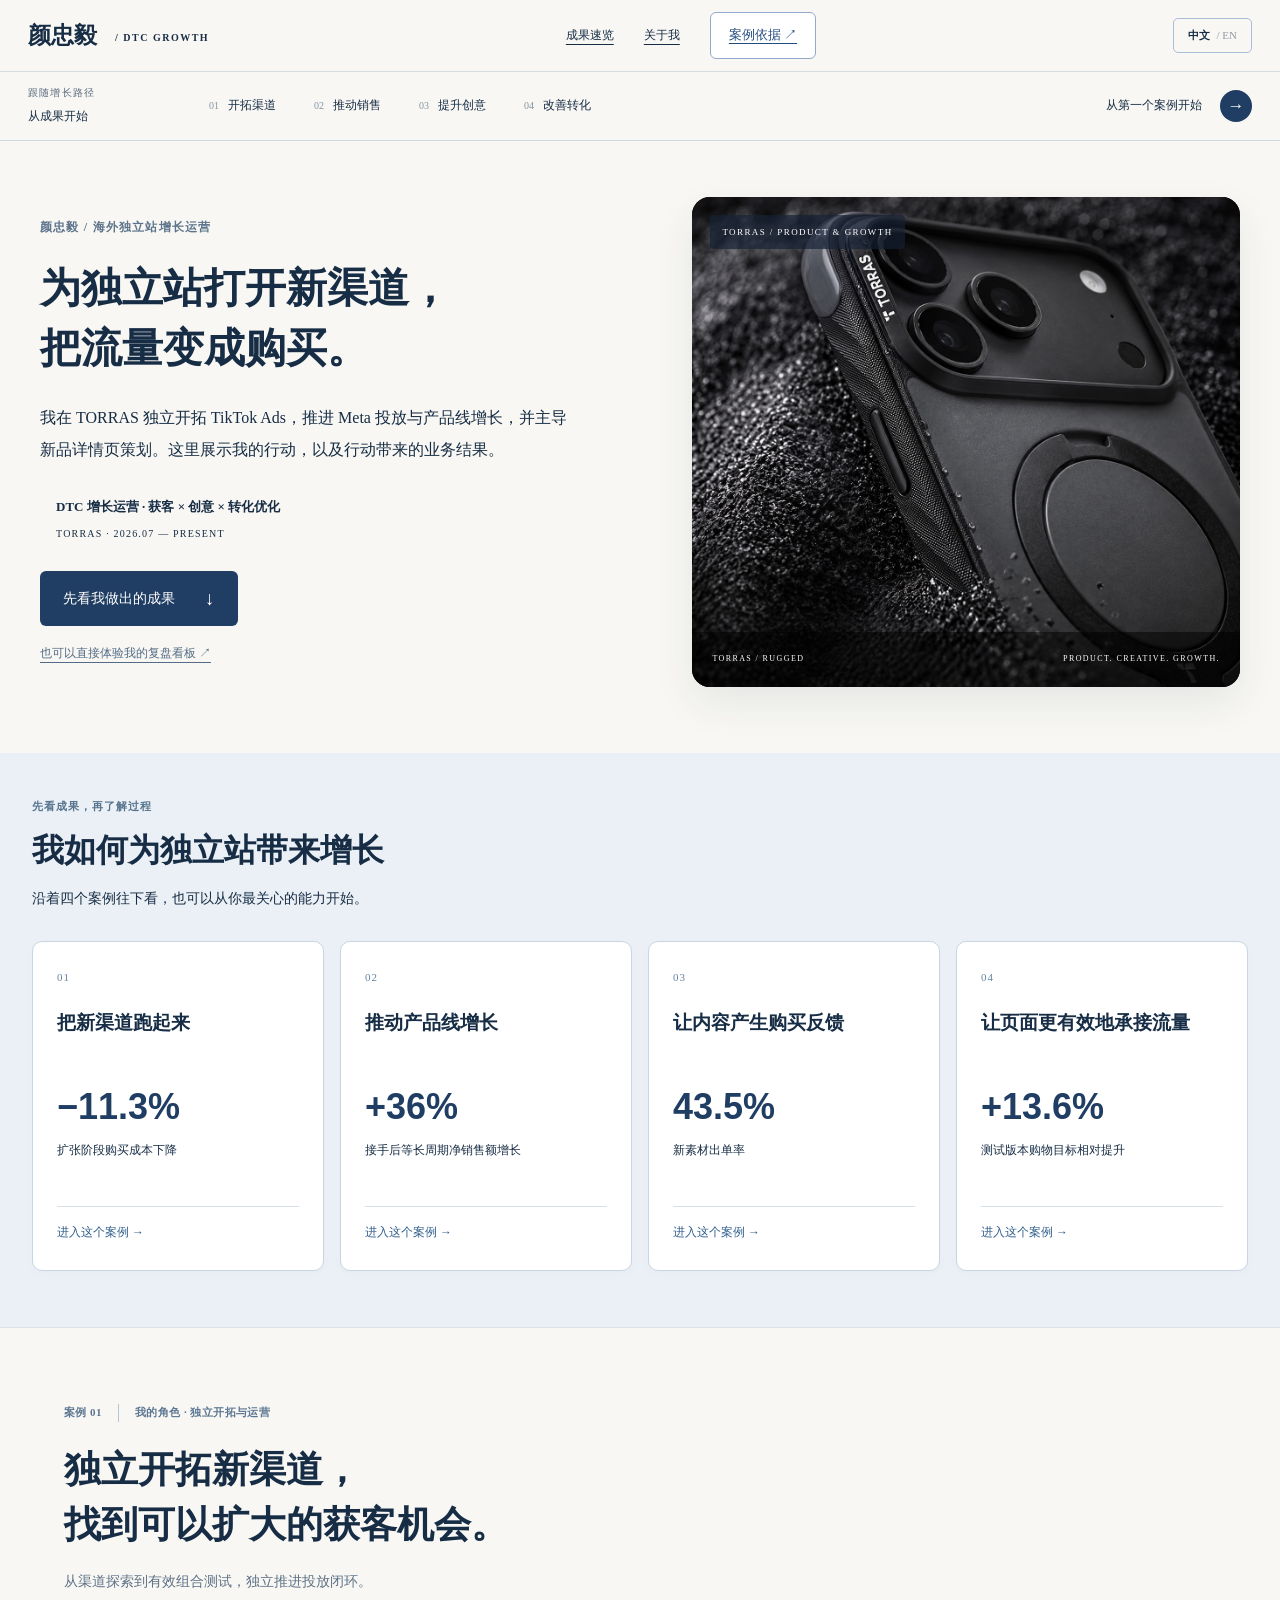
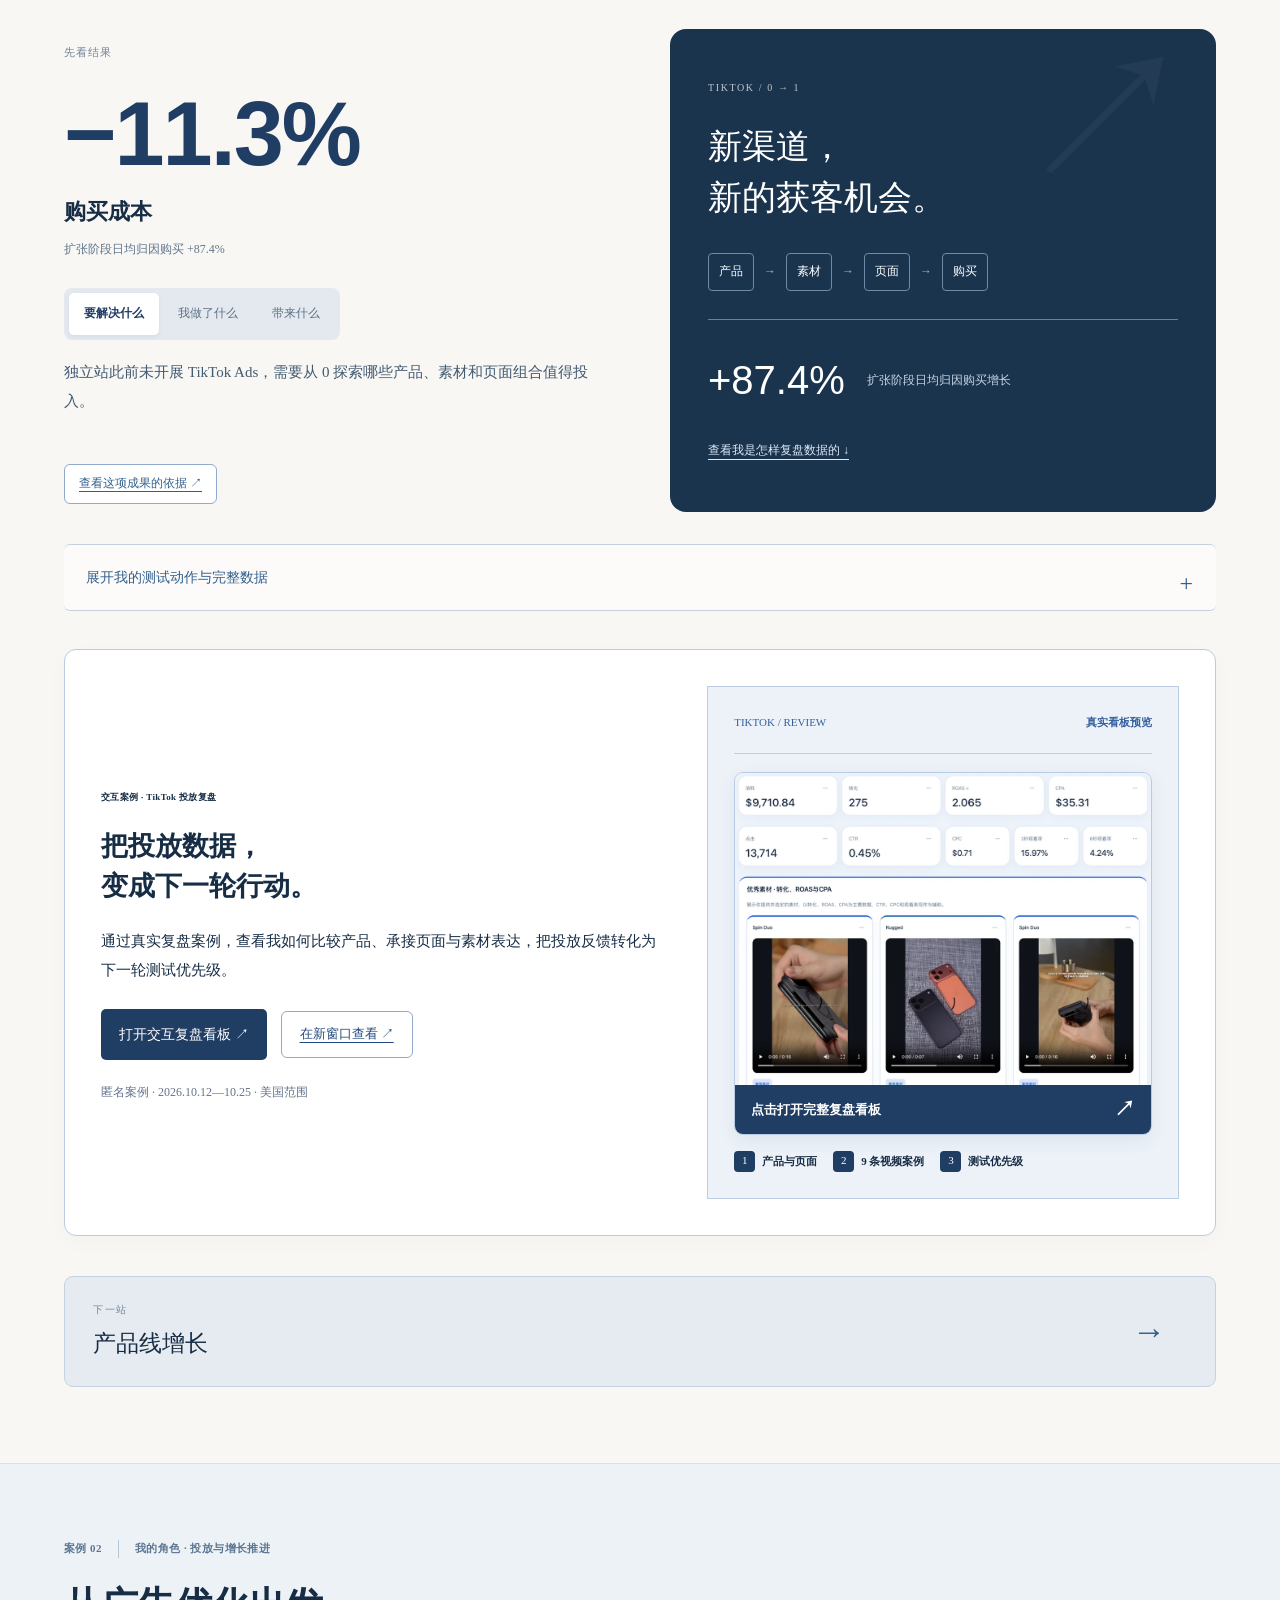
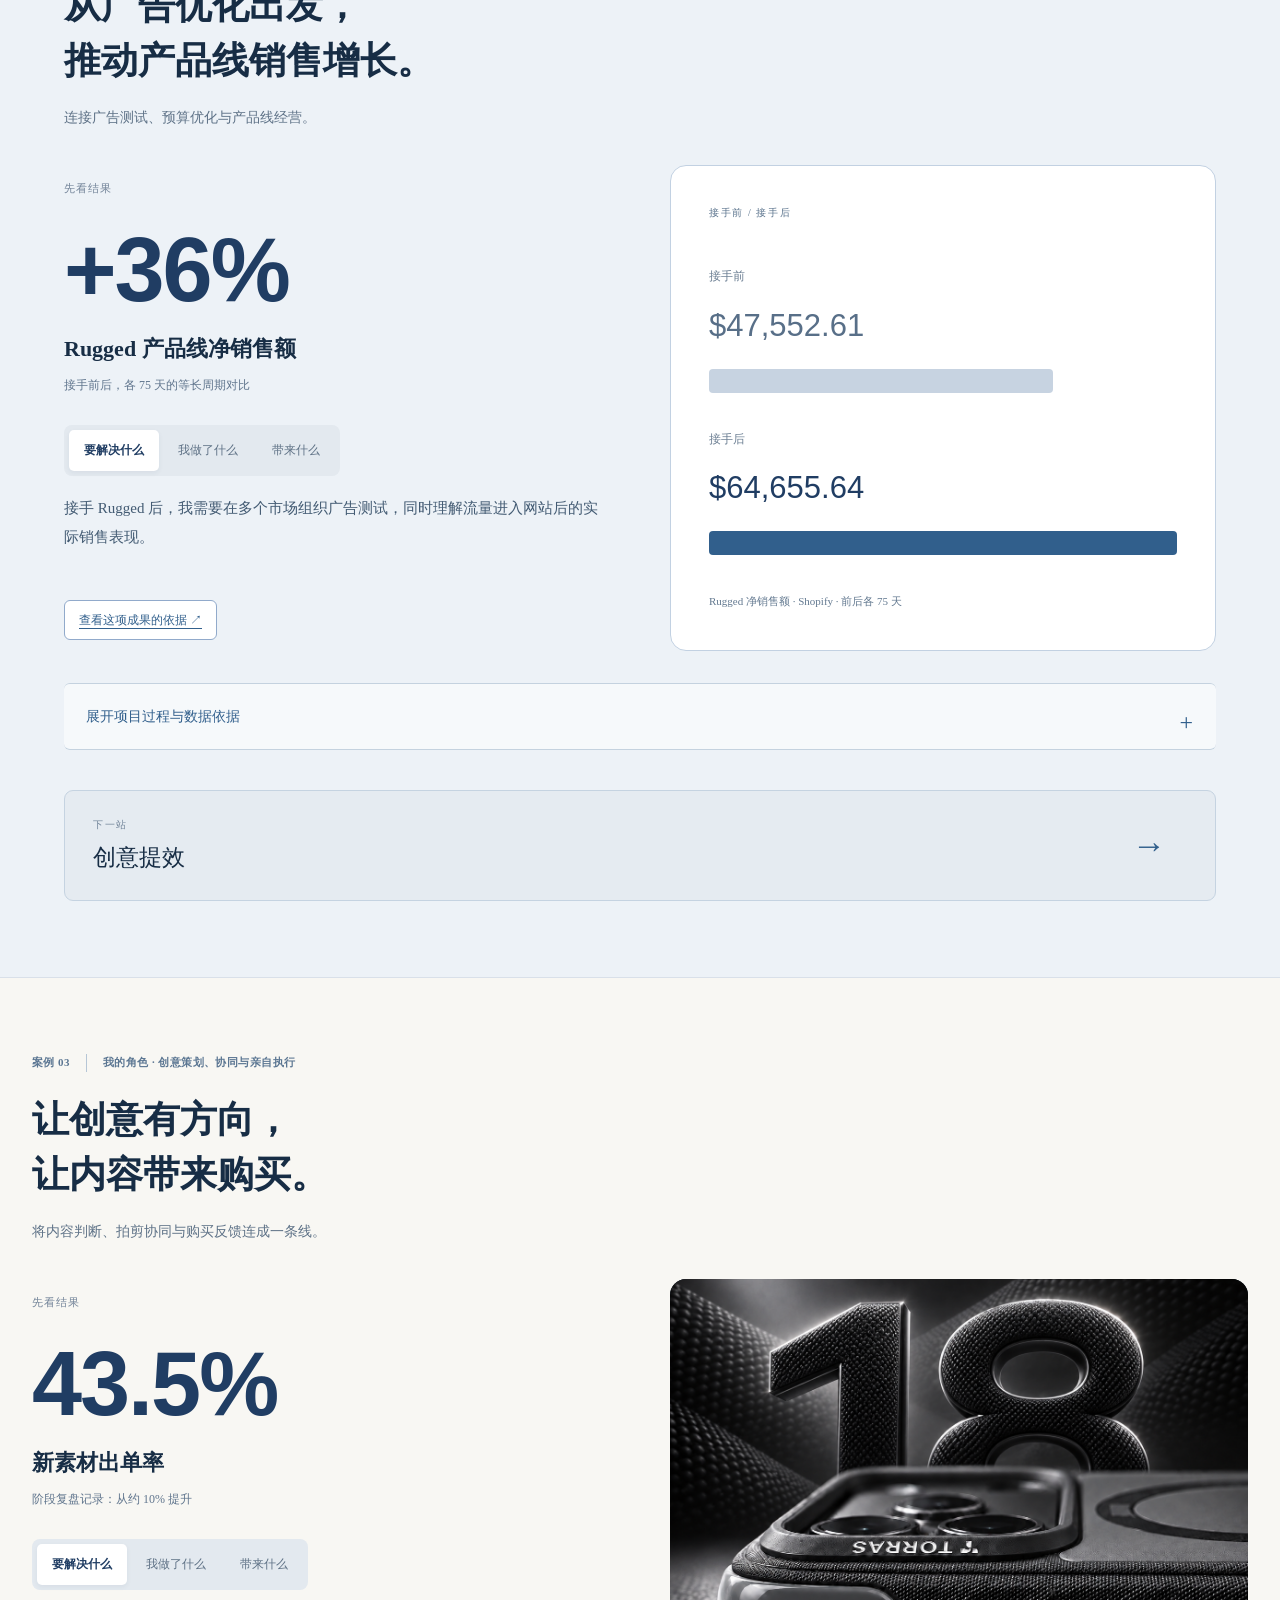
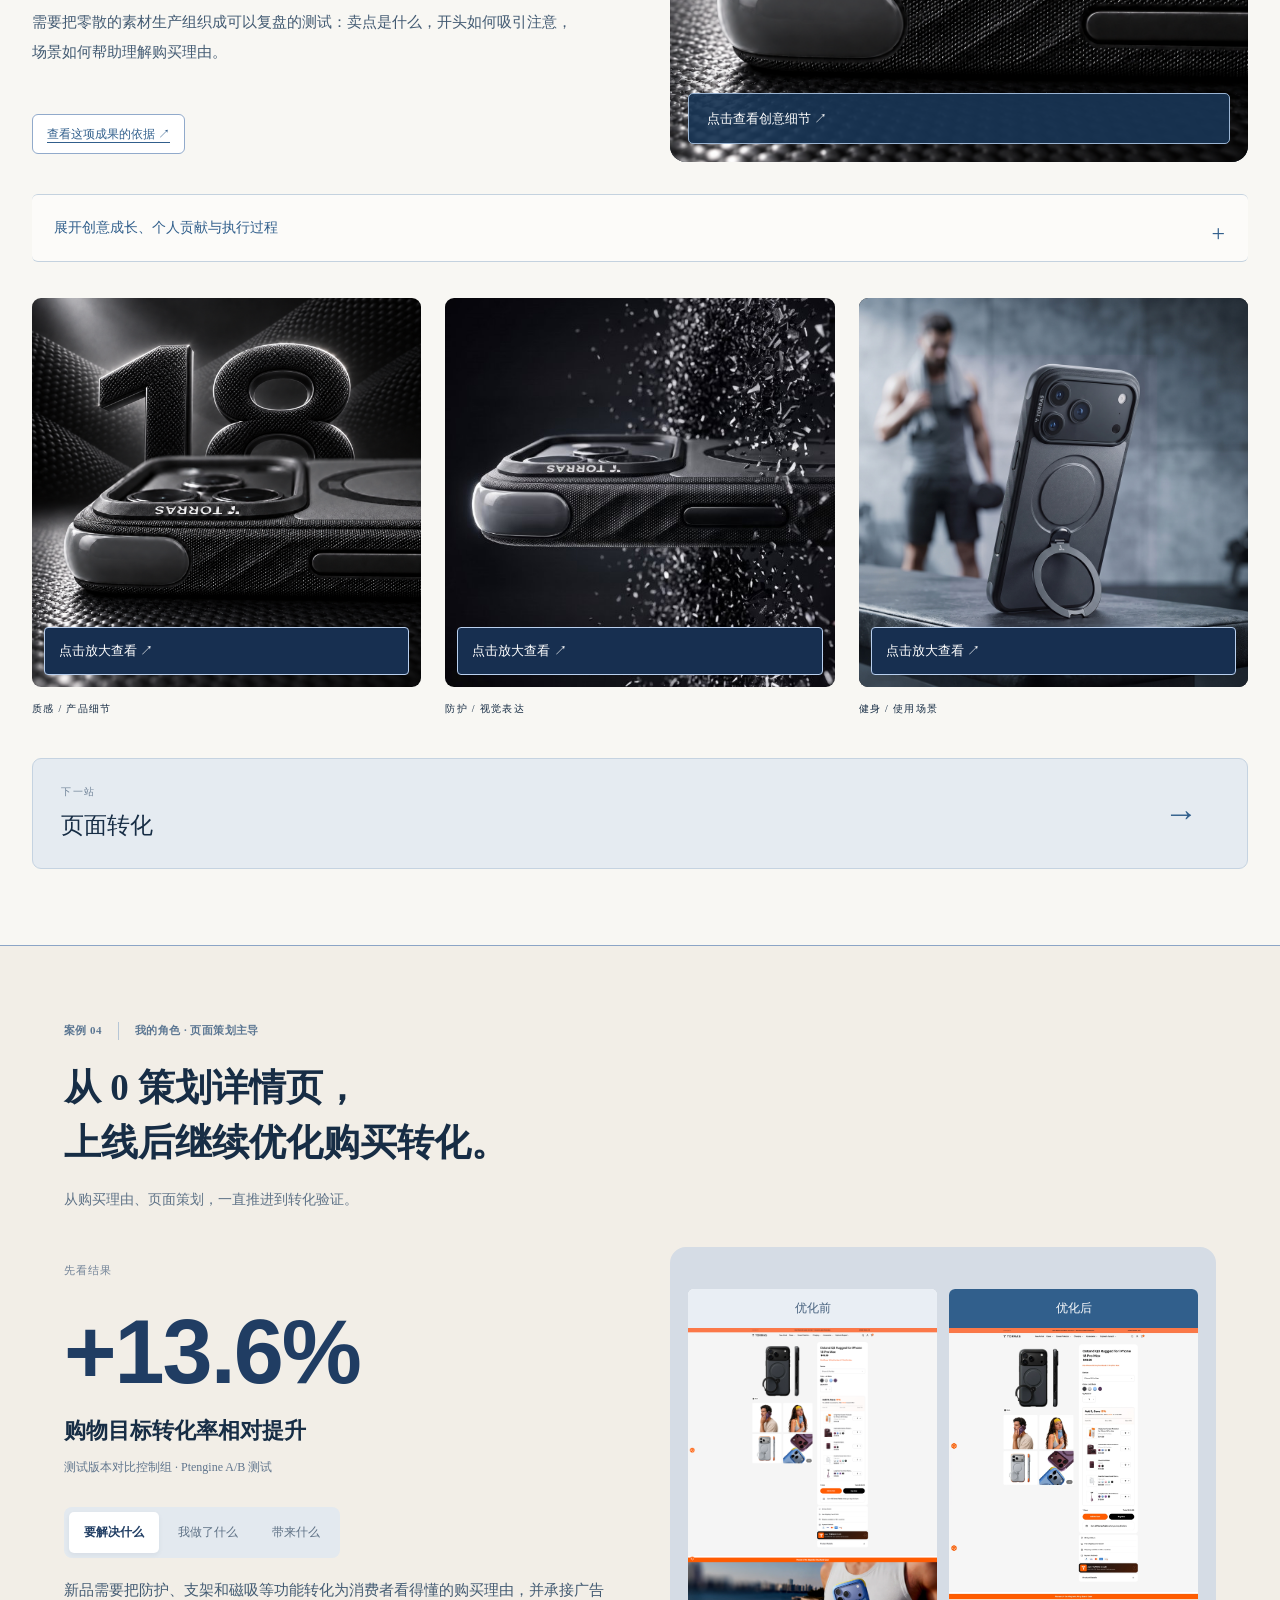
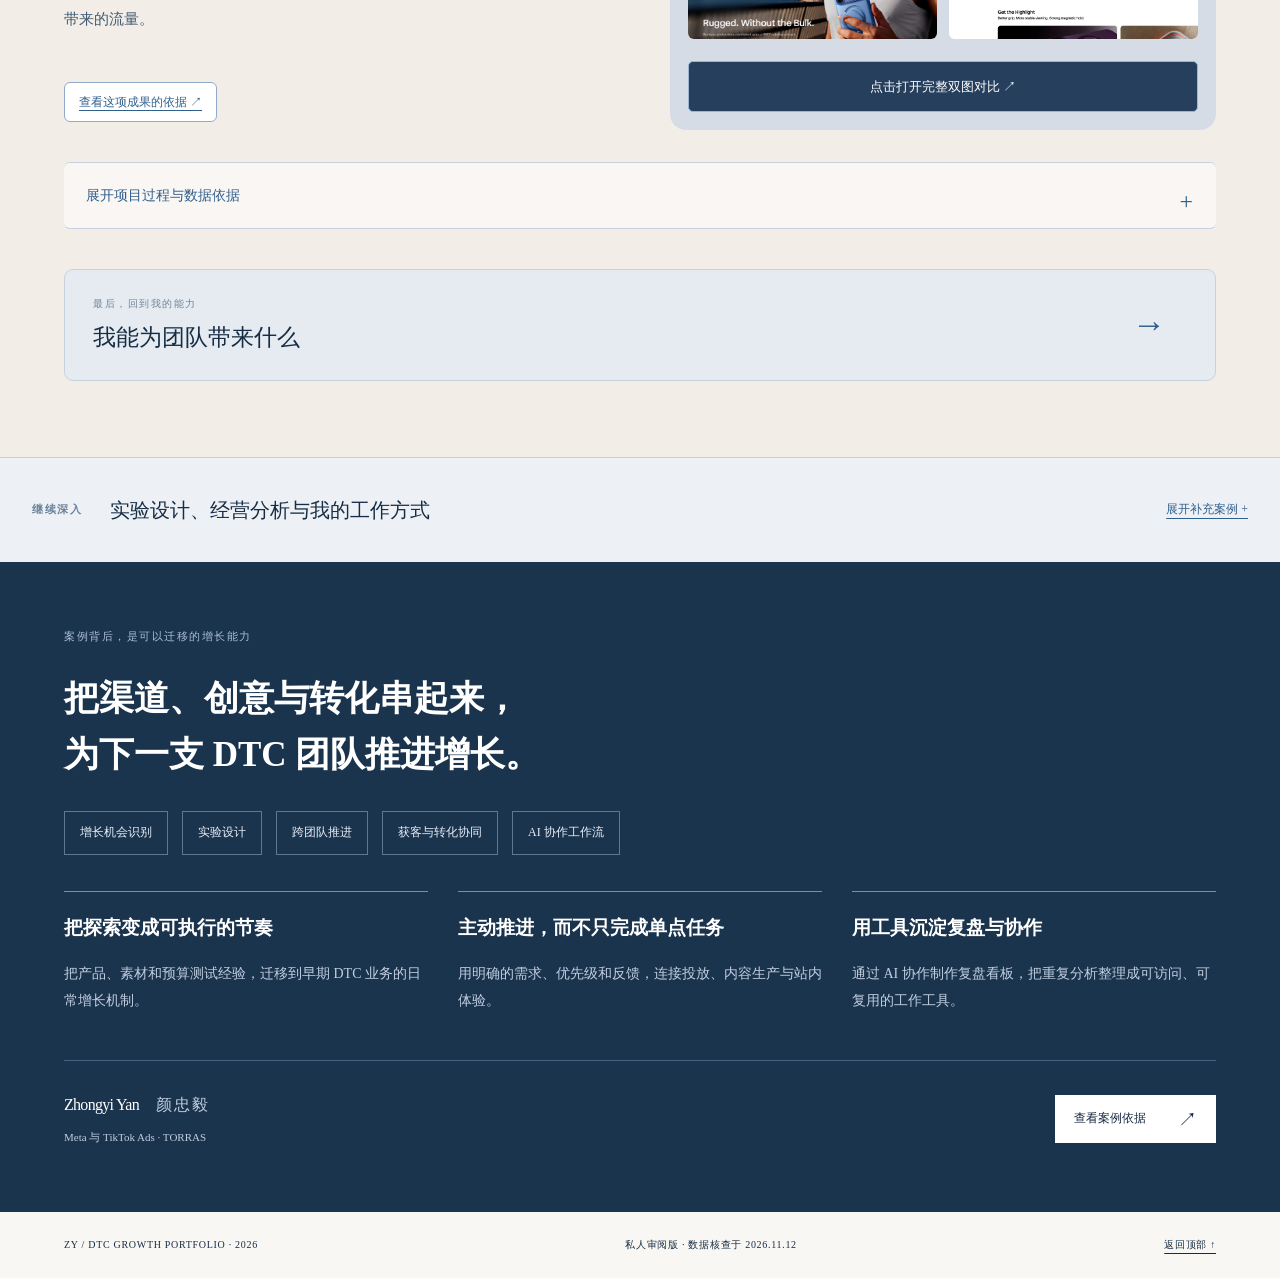
==== index.html @ 9bdf6122 "Publish DTC growth portfolio with interactive review and video examples" ====
<!doctype html>











<html lang="zh-CN">
<head>
<meta charset="utf-8"><meta name="viewport" content="width=device-width,initial-scale=1">
<title>颜忠毅 — TORRAS 独立站增长作品集</title>
<meta name="description" content="TORRAS growth case studies. Global TikTok Ads channel ownership, creative strategy, conversion optimization and growth analytics.">
<meta name="theme-color" content="#f7f8fa"><link rel="stylesheet" href="style.css"><link rel="stylesheet" href="layout.css"><link rel="stylesheet" href="chapters.css">
<link rel="stylesheet" href="presentation.css"><link rel="stylesheet" href="growth.css"><link rel="stylesheet" href="creator.css"><link rel="stylesheet" href="experience.css"></head>
<body class="guided-experience">
<div class="reading-progress" aria-hidden="true"></div>
<header class="header"><a class="wordmark" href="#top" aria-label="Zhongyi Yan home" data-en="ZY&lt;span&gt; / GROWTH&lt;/span&gt;" data-zh="颜忠毅&lt;span&gt; / DTC GROWTH&lt;/span&gt;">颜忠毅<span> / DTC GROWTH</span></a><nav aria-label="Main navigation"><a href="#work" data-en="Results" data-zh="成果速览">成果速览</a><a href="#about" data-en="About" data-zh="关于我">关于我</a><button class="source-trigger" data-en="Evidence ↗" data-zh="案例依据 ↗">案例依据 ↗</button></nav><button id="language" aria-label="切换为英文">中文 <span>/ EN</span></button></header>
<nav class="journey-nav" aria-label="案例阅读路线"><div class="journey-position"><span data-en="THE GROWTH PATH" data-zh="跟随增长路径">跟随增长路径</span><b id="journey-status" aria-live="polite">从成果开始</b></div><div class="journey-links"><a href="#tiktok"><i>01</i><span data-en="New channel" data-zh="开拓渠道">开拓渠道</span></a><a href="#meta"><i>02</i><span data-en="Sales growth" data-zh="推动销售">推动销售</span></a><a href="#creative"><i>03</i><span data-en="Creative" data-zh="提升创意">提升创意</span></a><a href="#cro"><i>04</i><span data-en="Conversion" data-zh="改善转化">改善转化</span></a></div><a class="journey-next" id="journey-next" href="#tiktok"><span data-en="Start the first case" data-zh="从第一个案例开始">从第一个案例开始</span><b>→</b></a></nav>
<main>
<section class="hero wrap" id="top">
 <div class="hero-copy"><div class="eyebrow"><i></i> ZHONGYI YAN <span>颜忠毅</span></div><p class="edition" data-en="ZHONGYI YAN / DTC GROWTH" data-zh="颜忠毅 / 海外独立站增长运营">颜忠毅 / 海外独立站增长运营</p><h1 data-en="Open new channels.&lt;br&gt;Turn traffic into purchases." data-zh="为独立站打开新渠道，&lt;br&gt;把流量变成购买。">为独立站打开新渠道，<br>把流量变成购买。</h1><p class="hero-desc" data-en="I build acquisition channels, connect creative with media feedback, and improve the purchase experience. These cases show the decisions and work behind the results." data-zh="我在 TORRAS 独立开拓 TikTok Ads，推进 Meta 投放与产品线增长，并主导新品详情页策划。这里展示我的行动，以及行动带来的业务结果。">我在 TORRAS 独立开拓 TikTok Ads，推进 Meta 投放与产品线增长，并主导新品详情页策划。这里展示我的行动，以及行动带来的业务结果。</p><div class="hero-role"><span class="status-dot"></span><div><b data-en="DTC Growth Operations · Acquisition × Creative × CRO" data-zh="DTC 增长运营 · 获客 × 创意 × 转化优化">DTC 增长运营 · 获客 × 创意 × 转化优化</b><small>TORRAS · 2026.07 — PRESENT</small></div></div><a class="primary-link" href="#work" data-en="See the results &lt;span&gt;↓&lt;/span&gt;" data-zh="先看我做出的成果 &lt;span&gt;↓&lt;/span&gt;">先看我做出的成果 <span>↓</span></a><a class="hero-secondary" href="#review-lab" data-en="Explore the interactive review ↗" data-zh="也可以直接体验我的复盘看板 ↗">也可以直接体验我的复盘看板 ↗</a></div>
 <figure class="hero-visual"><img src="assets/hero-rugged.png" alt="TORRAS 黑色 Rugged 手机壳特写，展示镜头防护与磁吸支架" fetchpriority="high"><figcaption><span>TORRAS / RUGGED</span><span>PRODUCT. CREATIVE. GROWTH.</span></figcaption><div class="image-label">TORRAS / PRODUCT &amp; GROWTH</div></figure>
</section>


<section class="selected wrap" id="work"><div class="route-heading"><span class="eyebrow" data-en="RESULTS AT A GLANCE" data-zh="先看成果，再了解过程">先看成果，再了解过程</span><h2 data-en="Four cases.&lt;br&gt;One growth operating path." data-zh="我如何为独立站带来增长">我如何为独立站带来增长</h2><p data-en="Follow the cases in order, or choose the capability you care about." data-zh="沿着四个案例往下看，也可以从你最关心的能力开始。">沿着四个案例往下看，也可以从你最关心的能力开始。</p></div><div class="route-cards"><a class="route-card" href="#tiktok"><span class="route-index" data-en="01" data-zh="01">01</span><h3 data-en="Run a new acquisition channel" data-zh="把新渠道跑起来">把新渠道跑起来</h3><strong class="route-metric" data-en="−11.3%" data-zh="−11.3%">−11.3%</strong><p data-en="Purchase CPA in the expansion window" data-zh="扩张阶段购买成本下降">扩张阶段购买成本下降</p><span class="route-cta" data-en="Open this case →" data-zh="进入这个案例 →">进入这个案例 →</span></a><a class="route-card" href="#meta"><span class="route-index" data-en="02" data-zh="02">02</span><h3 data-en="Grow a product line" data-zh="推动产品线增长">推动产品线增长</h3><strong class="route-metric" data-en="+36%" data-zh="+36%">+36%</strong><p data-en="Rugged net sales after takeover" data-zh="接手后等长周期净销售额增长">接手后等长周期净销售额增长</p><span class="route-cta" data-en="Open this case →" data-zh="进入这个案例 →">进入这个案例 →</span></a><a class="route-card" href="#creative"><span class="route-index" data-en="03" data-zh="03">03</span><h3 data-en="Turn creative into purchases" data-zh="让内容产生购买反馈">让内容产生购买反馈</h3><strong class="route-metric" data-en="43.5%" data-zh="43.5%">43.5%</strong><p data-en="New creative purchase rate" data-zh="新素材出单率">新素材出单率</p><span class="route-cta" data-en="Open this case →" data-zh="进入这个案例 →">进入这个案例 →</span></a><a class="route-card" href="#cro"><span class="route-index" data-en="04" data-zh="04">04</span><h3 data-en="Improve the purchase path" data-zh="让页面更有效地承接流量">让页面更有效地承接流量</h3><strong class="route-metric" data-en="+13.6%" data-zh="+13.6%">+13.6%</strong><p data-en="Test version vs control" data-zh="测试版本购物目标相对提升">测试版本购物目标相对提升</p><span class="route-cta" data-en="Open this case →" data-zh="进入这个案例 →">进入这个案例 →</span></a></div></section>
<section class="case-section blue-tint guided-case" id="tiktok" data-case="1"><div class="wrap"><div class="case-heading"><div><span class="section-number" data-en="CASE 01" data-zh="案例 01">案例 01</span><span class="tag" data-en="Independent channel owner" data-zh="我的角色 · 独立开拓与运营">我的角色 · 独立开拓与运营</span></div><h2 data-en="Build a new channel.&lt;br&gt;Find room to scale." data-zh="独立开拓新渠道，&lt;br&gt;找到可以扩大的获客机会。">独立开拓新渠道，<br>找到可以扩大的获客机会。</h2><p data-en="Open a new acquisition channel and scale effective combinations." data-zh="从渠道探索到有效组合测试，独立推进投放闭环。">从渠道探索到有效组合测试，独立推进投放闭环。</p></div><div class="case-story"><div class="case-story-copy"><span class="proof-eyebrow" data-en="THE RESULT" data-zh="先看结果">先看结果</span><strong class="case-result" data-en="−11.3%" data-zh="−11.3%">−11.3%</strong><h3 class="case-result-label" data-en="Purchase acquisition cost" data-zh="购买成本">购买成本</h3><p class="case-result-support" data-en="+87.4% daily attributed purchases during expansion" data-zh="扩张阶段日均归因购买 +87.4%">扩张阶段日均归因购买 +87.4%</p><div class="case-insight"><div class="insight-tabs" role="tablist" aria-label="案例说明"><button class="insight-tab" data-en="The problem" data-zh="要解决什么" type="button" role="tab" id="tiktok-tab-0" aria-controls="tiktok-panel-0" aria-selected="true" tabindex="0">要解决什么</button><button class="insight-tab" data-en="My action" data-zh="我做了什么" type="button" role="tab" id="tiktok-tab-1" aria-controls="tiktok-panel-1" aria-selected="false" tabindex="-1">我做了什么</button><button class="insight-tab" data-en="The result" data-zh="带来什么" type="button" role="tab" id="tiktok-tab-2" aria-controls="tiktok-panel-2" aria-selected="false" tabindex="-1">带来什么</button></div><div class="insight-panel" data-en="A new acquisition opportunity had no established operating playbook." data-zh="独立站此前未开展 TikTok Ads，需要从 0 探索哪些产品、素材和页面组合值得投入。" id="tiktok-panel-0" role="tabpanel" aria-labelledby="tiktok-tab-0" tabindex="0">独立站此前未开展 TikTok Ads，需要从 0 探索哪些产品、素材和页面组合值得投入。</div><div class="insight-panel" data-en="I built product and creative tests, structured campaigns, and deliberately changed budgets to examine scale and efficiency together." data-zh="我搭建产品与素材测试机制，设计广告结构和预算节奏，并主动安排放量与缩量，评估购买规模和效率。" id="tiktok-panel-1" role="tabpanel" aria-labelledby="tiktok-tab-1" tabindex="0" hidden>我搭建产品与素材测试机制，设计广告结构和预算节奏，并主动安排放量与缩量，评估购买规模和效率。</div><div class="insight-panel" data-en="In the selected October expansion window, purchases grew faster than spend while CPA fell. This informed the next testing priorities." data-zh="10 月扩张窗口中，购买增速高于消耗增速，购买成本下降。我据此筛选值得继续验证的产品与投放组合。" id="tiktok-panel-2" role="tabpanel" aria-labelledby="tiktok-tab-2" tabindex="0" hidden>10 月扩张窗口中，购买增速高于消耗增速，购买成本下降。我据此筛选值得继续验证的产品与投放组合。</div></div><button class="source-link" data-en="View the evidence ↗" data-zh="查看这项成果的依据 ↗" data-source="pulse">查看这项成果的依据 ↗</button></div><div class="case-story-visual"><div class="channel-visual"><span class="visual-caption">TIKTOK / 0 → 1</span><strong data-en="A new channel.&lt;br&gt;A working growth loop." data-zh="新渠道，&lt;br&gt;新的获客机会。">新渠道，<br>新的获客机会。</strong><div class="channel-route"><span data-en="Product" data-zh="产品">产品</span><i>→</i><span data-en="Creative" data-zh="素材">素材</span><i>→</i><span data-en="Landing page" data-zh="页面">页面</span><i>→</i><span data-en="Purchase" data-zh="购买">购买</span></div><div class="channel-proof"><b>+87.4%</b><span data-en="Daily attributed purchase growth in the expansion window" data-zh="扩张阶段日均归因购买增长">扩张阶段日均归因购买增长</span></div><a href="#review-lab" class="visual-action" data-en="See how I review the data ↓" data-zh="查看我是怎样复盘数据的 ↓">查看我是怎样复盘数据的 ↓</a></div></div></div>





<details class="case-depth" id="tiktok-depth"><summary data-en="Explore my tests and the full metrics" data-zh="展开我的测试动作与完整数据">展开我的测试动作与完整数据</summary><div class="case-depth-body"><div class="kpi-grid"><article><small data-en="AD SPEND" data-zh="广告消耗">广告消耗</small><strong>$20,689.77</strong><span>Oct 1–31, 2026</span></article><article><small data-en="WEBSITE PURCHASES" data-zh="网站购买">网站购买</small><strong>601</strong><span data-en="TikTok-attributed events" data-zh="TikTok 平台归因事件">TikTok 平台归因事件</span></article><article><small data-en="PURCHASE CPA" data-zh="购买 CPA">购买 CPA</small><strong>$34.43</strong><span data-en="Spend ÷ website purchases" data-zh="广告消耗 ÷ 网站购买">广告消耗 ÷ 网站购买</span></article><article><small data-en="PURCHASE ROAS" data-zh="购买 ROAS">购买 ROAS</small><strong>2.08<span>×</span></strong><span data-en="Platform attribution" data-zh="平台归因口径">平台归因口径</span></article></div><div class="three-col"><article><div class="small-index" data-en="1 / PRODUCT &amp; DESTINATION" data-zh="1 / 产品与页面匹配">1 / 产品与页面匹配</div><h3 data-en="Connect product, creative and destination" data-zh="打通产品、素材与承接页面">打通产品、素材与承接页面</h3><p data-en="Organized tests by product and price tier, aligning the buying reason, creative execution and landing destination to build effective acquisition combinations." data-zh="围绕产品与客单价组织测试，将购买理由、素材表达和承接页面匹配，验证有效的获客组合。">围绕产品与客单价组织测试，将购买理由、素材表达和承接页面匹配，验证有效的获客组合。</p></article><article><div class="small-index" data-en="2 / CREATIVE PRIORITIES" data-zh="2 / 素材测试优先级">2 / 素材测试优先级</div><h3 data-en="Turn a large asset pool into priorities" data-zh="把大量素材变成明确的测试优先级">把大量素材变成明确的测试优先级</h3><p data-en="Reviewed 457 ad records across 339 creative names. Identified 12 names with at least 10 website purchases and CPA at or below the account average, creating a focused pool for further testing." data-zh="从 457 条广告记录、339 个素材名称中，识别出 12 个至少获得 10 次网站购买、CPA 不高于账户均值的素材名称，为后续测试建立优先池。">从 457 条广告记录、339 个素材名称中，识别出 12 个至少获得 10 次网站购买、CPA 不高于账户均值的素材名称，为后续测试建立优先池。</p></article><article><div class="small-index" data-en="3 / EXPERIMENT DESIGN" data-zh="3 / 主动实验设计">3 / 主动实验设计</div><h3 data-en="Design a test around the business question" data-zh="围绕业务问题主动设计实验">围绕业务问题主动设计实验</h3><p data-en="Designed and executed budget pulsing and planned spend withdrawal, bringing TikTok delivery signals together with Shopify daily orders to inform channel evaluation and budget decisions." data-zh="事先设计并执行预算脉冲与主动缩量测试，联动 TikTok 投放信号和 Shopify 日级订单，为渠道评价与预算决策补充依据。">事先设计并执行预算脉冲与主动缩量测试，联动 TikTok 投放信号和 Shopify 日级订单，为渠道评价与预算决策补充依据。</p></article></div><div class="achievement-panel" id="scaling"><div class="achievement-intro"><span class="small-index" data-en="SCALING ACHIEVEMENT" data-zh="投放扩张成果">投放扩张成果</span><h3 data-en="More scale.&lt;br&gt;Better purchase efficiency." data-zh="规模扩大，&lt;br&gt;购买效率同步改善。">规模扩大，<br>购买效率同步改善。</h3><p data-en="During the Oct 15–26 expansion, the product, creative and campaign mix generated faster growth in attributed purchases than in spend." data-zh="10 月 15—26 日扩张阶段，产品、素材与广告组合的归因购买增速高于消耗增速。">10 月 15—26 日扩张阶段，产品、素材与广告组合的归因购买增速高于消耗增速。</p></div><div class="achievement-metrics"><article><strong>+66.2%</strong><span data-en="Daily ad spend" data-zh="日均广告消耗">日均广告消耗</span></article><article><strong>+87.4%</strong><span data-en="Daily attributed website purchases" data-zh="日均平台归因网站购买">日均平台归因网站购买</span></article><article><strong>−11.3%</strong><span data-en="Website purchase CPA" data-zh="网站购买 CPA">网站购买 CPA</span></article></div><div class="achievement-footer"><p data-en="Oct 1–14 vs Oct 15–26, 2026 · CPA $35.53 → $31.51 · TikTok-attributed website purchases." data-zh="2026.10.01—10.14 对比 10.15—10.26 · CPA $35.53 → $31.51 · TikTok 平台归因网站购买。">2026.10.01—10.14 对比 10.15—10.26 · CPA $35.53 → $31.51 · TikTok 平台归因网站购买。</p><button class="source-link" data-source="pulse" data-en="[09] Scaling evidence ↗" data-zh="[09] 扩张成果依据 ↗">[09] 扩张成果依据 ↗</button></div></div><div class="achievement-panel core-combinations"><div class="achievement-intro"><span class="small-index" data-en="PRODUCT × CREATIVE × CAMPAIGN" data-zh="产品 × 素材 × 广告组合">产品 × 素材 × 广告组合</span><h3 data-en="Two core combinations.&lt;br&gt;Disproportionate purchase output." data-zh="两个核心组合，&lt;br&gt;更高效的购买产出。">两个核心组合，<br>更高效的购买产出。</h3><p data-en="The two highest-spend October ad groups, focused on SpinDuo and Rugged, delivered 45.1% of account-attributed website purchases with 34.7% of spend." data-zh="10 月消耗最高的两个广告组，分别围绕 SpinDuo 与 Rugged，以 34.7% 的账户消耗获得 45.1% 的平台归因网站购买。">10 月消耗最高的两个广告组，分别围绕 SpinDuo 与 Rugged，以 34.7% 的账户消耗获得 45.1% 的平台归因网站购买。</p><ol class="combination-list"><li><span>1</span><b>SpinDuo</b></li><li><span>2</span><b>Rugged</b></li></ol></div><div class="achievement-metrics"><article><strong>271</strong><span data-en="Attributed website purchases" data-zh="平台归因网站购买">平台归因网站购买</span></article><article><strong>$26.46</strong><span data-en="Combined purchase CPA" data-zh="合并购买 CPA">合并购买 CPA</span></article><article><strong>35.4%</strong><span data-en="Lower CPA than the remaining ad groups" data-zh="CPA 低于其余广告组">CPA 低于其余广告组</span></article></div><div class="achievement-footer"><p data-en="Oct 1–31, 2026 · $7,171.94 combined spend · compared with CPA $40.96 for the remaining ad groups." data-zh="2026.10.01—10.31 · 合计消耗 $7,171.94 · 对比其余广告组 CPA $40.96。">2026.10.01—10.31 · 合计消耗 $7,171.94 · 对比其余广告组 CPA $40.96。</p><button class="source-link" data-source="pulse" data-en="[09] Combination analysis ↗" data-zh="[09] 核心组合分析 ↗">[09] 核心组合分析 ↗</button></div></div></div></details><div class="review-showcase" id="review-lab"><div class="review-showcase-copy"><span class="small-index" data-en="INTERACTIVE CASE STUDY" data-zh="交互案例 · TikTok 投放复盘">交互案例 · TikTok 投放复盘</span><h3 data-en="Turn media data&lt;br&gt;into the next operating decision." data-zh="把投放数据，&lt;br&gt;变成下一轮行动。">把投放数据，<br>变成下一轮行动。</h3><p data-en="Explore how I compare products, landing destinations and creative approaches, and turn campaign feedback into testing priorities." data-zh="通过真实复盘案例，查看我如何比较产品、承接页面与素材表达，把投放反馈转化为下一轮测试优先级。">通过真实复盘案例，查看我如何比较产品、承接页面与素材表达，把投放反馈转化为下一轮测试优先级。</p><div class="review-showcase-actions"><button class="review-open primary-link" data-review-url="review/tiktok/index.html?view=1&amp;tab=dashboard" aria-haspopup="dialog" aria-controls="review-dialog" data-en="Explore the review ↗" data-zh="打开交互复盘看板 ↗">打开交互复盘看板 ↗</button><a class="source-link" href="review/tiktok/index.html?view=1&amp;tab=dashboard" target="_blank" rel="noopener" data-en="Open in a new window ↗" data-zh="在新窗口查看 ↗">在新窗口查看 ↗</a></div><span class="review-privacy" data-en="Anonymized case · Oct 12–25, 2026 · US scope" data-zh="匿名案例 · 2026.10.12—10.25 · 美国范围">匿名案例 · 2026.10.12—10.25 · 美国范围</span></div><div class="review-showcase-preview"><div class="review-preview-bar"><span>TIKTOK / REVIEW</span><b data-en="Actual dashboard preview" data-zh="真实看板预览">真实看板预览</b></div><button type="button" class="review-open review-thumbnail" data-review-url="review/tiktok/index.html?view=1&amp;tab=dashboard" aria-haspopup="dialog" aria-controls="review-dialog" aria-label="打开完整 TikTok 复盘看板"><img src="assets/review-dashboard-preview.webp" width="1024" height="768" loading="lazy" alt="脱敏 TikTok 复盘看板缩略图，展示投放指标与视频素材案例"><span class="review-thumbnail-cta"><span data-en="Open the full interactive review" data-zh="点击打开完整复盘看板">点击打开完整复盘看板</span><b aria-hidden="true">↗</b></span></button><ol class="review-preview-topics"><li><span>1</span><b data-en="Products &amp; pages" data-zh="产品与页面">产品与页面</b></li><li><span>2</span><b data-en="9 video cases" data-zh="9 条视频案例">9 条视频案例</b></li><li><span>3</span><b data-en="Test priorities" data-zh="测试优先级">测试优先级</b></li></ol></div></div><a class="case-next" href="#meta"><span class="next-eyebrow" data-en="NEXT CASE" data-zh="下一站">下一站</span><strong data-en="Product-line growth" data-zh="产品线增长">产品线增长</strong><b class="next-arrow" data-en="→" data-zh="→">→</b></a></div></section>

<section class="case-section offwhite guided-case" id="meta" data-case="2"><div class="wrap"><div class="case-heading"><div><span class="section-number" data-en="CASE 02" data-zh="案例 02">案例 02</span><span class="tag muted" data-en="Campaign and growth operations" data-zh="我的角色 · 投放与增长推进">我的角色 · 投放与增长推进</span></div><h2 data-en="Connect media optimization&lt;br&gt;with product-line growth." data-zh="从广告优化出发，&lt;br&gt;推动产品线销售增长。">从广告优化出发，<br>推动产品线销售增长。</h2><p data-en="Turn campaign learning into product-line sales results." data-zh="连接广告测试、预算优化与产品线经营。">连接广告测试、预算优化与产品线经营。</p></div><div class="case-story"><div class="case-story-copy"><span class="proof-eyebrow" data-en="THE RESULT" data-zh="先看结果">先看结果</span><strong class="case-result" data-en="+36%" data-zh="+36%">+36%</strong><h3 class="case-result-label" data-en="Rugged product-line net sales" data-zh="Rugged 产品线净销售额">Rugged 产品线净销售额</h3><p class="case-result-support" data-en="Two equal 75-day windows, before and after takeover" data-zh="接手前后，各 75 天的等长周期对比">接手前后，各 75 天的等长周期对比</p><div class="case-insight"><div class="insight-tabs" role="tablist" aria-label="案例说明"><button class="insight-tab" data-en="The problem" data-zh="要解决什么" type="button" role="tab" id="meta-tab-0" aria-controls="meta-panel-0" aria-selected="true" tabindex="0">要解决什么</button><button class="insight-tab" data-en="My action" data-zh="我做了什么" type="button" role="tab" id="meta-tab-1" aria-controls="meta-panel-1" aria-selected="false" tabindex="-1">我做了什么</button><button class="insight-tab" data-en="The result" data-zh="带来什么" type="button" role="tab" id="meta-tab-2" aria-controls="meta-panel-2" aria-selected="false" tabindex="-1">带来什么</button></div><div class="insight-panel" data-en="Performance needed to be evaluated beyond a single ad account." data-zh="接手 Rugged 后，我需要在多个市场组织广告测试，同时理解流量进入网站后的实际销售表现。" id="meta-panel-0" role="tabpanel" aria-labelledby="meta-tab-0" tabindex="0">接手 Rugged 后，我需要在多个市场组织广告测试，同时理解流量进入网站后的实际销售表现。</div><div class="insight-panel" data-en="I managed campaign structure, creative testing and budgets, and checked product-line sales through Shopify." data-zh="我调整广告结构、素材测试与预算配置，并结合 Shopify 产品销售复盘，将广告与产品线经营连接起来。" id="meta-panel-1" role="tabpanel" aria-labelledby="meta-tab-1" tabindex="0" hidden>我调整广告结构、素材测试与预算配置，并结合 Shopify 产品销售复盘，将广告与产品线经营连接起来。</div><div class="insight-panel" data-en="The first 75 days after takeover recorded $64,655.64 in product-line net sales, 36% above the previous equal window." data-zh="接手后首个 75 天，产品线净销售额达到 $64,655.64，较此前等长窗口增长 36%。这体现了我的投放与经营联动能力。" id="meta-panel-2" role="tabpanel" aria-labelledby="meta-tab-2" tabindex="0" hidden>接手后首个 75 天，产品线净销售额达到 $64,655.64，较此前等长窗口增长 36%。这体现了我的投放与经营联动能力。</div></div><button class="source-link" data-en="View the evidence ↗" data-zh="查看这项成果的依据 ↗" data-source="meta">查看这项成果的依据 ↗</button></div><div class="case-story-visual"><div class="sales-visual"><span class="visual-caption" data-en="BEFORE / AFTER OWNERSHIP" data-zh="接手前 / 接手后">接手前 / 接手后</span><div class="sales-bar"><span data-en="Before takeover" data-zh="接手前">接手前</span><strong>$47,552.61</strong><i style="--amount:73.55%"></i></div><div class="sales-bar after"><span data-en="After takeover" data-zh="接手后">接手后</span><strong>$64,655.64</strong><i style="--amount:100%"></i></div><p data-en="Rugged net sales · Shopify · equal 75-day windows" data-zh="Rugged 净销售额 · Shopify · 前后各 75 天">Rugged 净销售额 · Shopify · 前后各 75 天</p></div></div></div>


<details class="case-depth" id="meta-depth"><summary data-en="Explore project work and supporting evidence" data-zh="展开项目过程与数据依据">展开项目过程与数据依据</summary><div class="case-depth-body"><div class="two-col comparison-grid"><article class="comparison"><span class="eyebrow" data-en="SHOPIFY / EQUAL 75-DAY WINDOWS" data-zh="Shopify · 等长 75 天窗口">Shopify · 等长 75 天窗口</span><h3 data-en="Rugged net sales" data-zh="Rugged 商品净销售额">Rugged 商品净销售额</h3><div class="stat-head"><strong>+36.0%</strong><small data-en="RESULTS AFTER I TOOK OWNERSHIP" data-zh="我接手后的项目成果">我接手后的项目成果</small></div><div class="horizontal-bars"><div><span data-en="Before I took over · Apr 29–Jul 12" data-zh="接手前 · 4月29日—7月12日">接手前 · 4月29日—7月12日</span><div style="width:73.55%">$47,552.61</div></div><div><span data-en="After I took over · Jul 13–Sep 25" data-zh="接手后 · 7月13日—9月25日">接手后 · 7月13日—9月25日</span><div class="accent" style="width:100%">$64,655.64</div></div></div><p class="note" data-en="Rugged product-line net sales across acquisition sources · Shopify · two equal 75-day windows." data-zh="Rugged 产品线净销售额 · 全来源 · Shopify · 前后等长 75 天窗口。">Rugged 产品线净销售额 · 全来源 · Shopify · 前后等长 75 天窗口。</p></article><article class="comparison"><span class="eyebrow" data-en="META / PLATFORM ATTRIBUTION" data-zh="Meta · 平台归因口径">Meta · 平台归因口径</span><h3>Meta-attributed AOV</h3><div class="stat-head"><strong>+15.9%</strong><small data-en="RESULTS AFTER I TOOK OWNERSHIP" data-zh="我接手后的项目成果">我接手后的项目成果</small></div><div class="aov-pair"><div><span data-en="Before I took over" data-zh="接手前">接手前</span><strong>$59.26</strong><small>Apr 29–Jul 12 · 75 days</small></div><span>→</span><div><span data-en="After I took over" data-zh="接手后">接手后</span><strong>$68.66</strong><small>Jul 13–Oct 31 · 111 days</small></div></div><p class="note" data-en="Meta-attributed purchase value divided by attributed purchases; reporting windows shown above." data-zh="Meta 归因购买价值 ÷ 归因购买次数；对应统计窗口见上。">Meta 归因购买价值 ÷ 归因购买次数；对应统计窗口见上。</p></article></div><button class="source-link" data-source="meta" data-en="[03] Calculations &amp; sources ↗" data-zh="[03] 计算口径与来源 ↗">[03] 计算口径与来源 ↗</button></div></details><a class="case-next" href="#creative"><span class="next-eyebrow" data-en="NEXT CASE" data-zh="下一站">下一站</span><strong data-en="Creative performance" data-zh="创意提效">创意提效</strong><b class="next-arrow" data-en="→" data-zh="→">→</b></a></div></section>
<section class="case-section wrap guided-case" id="creative" data-case="3"><div class="case-heading"><div><span class="section-number" data-en="CASE 03" data-zh="案例 03">案例 03</span><span class="tag muted" data-en="Creative strategy and hands-on execution" data-zh="我的角色 · 创意策划、协同与亲自执行">我的角色 · 创意策划、协同与亲自执行</span></div><h2 data-en="Give creative direction.&lt;br&gt;Turn content into purchase response." data-zh="让创意有方向，&lt;br&gt;让内容带来购买。">让创意有方向，<br>让内容带来购买。</h2><p data-en="Connect creative strategy, collaboration and purchase feedback." data-zh="将内容判断、拍剪协同与购买反馈连成一条线。">将内容判断、拍剪协同与购买反馈连成一条线。</p></div><div class="case-story"><div class="case-story-copy"><span class="proof-eyebrow" data-en="THE RESULT" data-zh="先看结果">先看结果</span><strong class="case-result" data-en="43.5%" data-zh="43.5%">43.5%</strong><h3 class="case-result-label" data-en="New creative purchase rate" data-zh="新素材出单率">新素材出单率</h3><p class="case-result-support" data-en="From approximately 10% in historical review-stage records" data-zh="阶段复盘记录：从约 10% 提升">阶段复盘记录：从约 10% 提升</p><div class="case-insight"><div class="insight-tabs" role="tablist" aria-label="案例说明"><button class="insight-tab" data-en="The problem" data-zh="要解决什么" type="button" role="tab" id="creative-tab-0" aria-controls="creative-panel-0" aria-selected="true" tabindex="0">要解决什么</button><button class="insight-tab" data-en="My action" data-zh="我做了什么" type="button" role="tab" id="creative-tab-1" aria-controls="creative-panel-1" aria-selected="false" tabindex="-1">我做了什么</button><button class="insight-tab" data-en="The result" data-zh="带来什么" type="button" role="tab" id="creative-tab-2" aria-controls="creative-panel-2" aria-selected="false" tabindex="-1">带来什么</button></div><div class="insight-panel" data-en="Producing more assets alone did not provide a clear learning loop." data-zh="需要把零散的素材生产组织成可以复盘的测试：卖点是什么，开头如何吸引注意，场景如何帮助理解购买理由。" id="creative-panel-0" role="tabpanel" aria-labelledby="creative-tab-0" tabindex="0">需要把零散的素材生产组织成可以复盘的测试：卖点是什么，开头如何吸引注意，场景如何帮助理解购买理由。</div><div class="insight-panel" data-en="I coordinated four filming/editing contributors and participated in AI image creation, connecting media feedback with the next creative brief." data-zh="我牵头协同 4 人拍剪团队，复盘历史素材、研究竞品和 Creator 表达，也亲自参与 AI 图片制作与投放联动。" id="creative-panel-1" role="tabpanel" aria-labelledby="creative-tab-1" tabindex="0" hidden>我牵头协同 4 人拍剪团队，复盘历史素材、研究竞品和 Creator 表达，也亲自参与 AI 图片制作与投放联动。</div><div class="insight-panel" data-en="Review-stage purchase rates reached 43.5%. Creatives I contributed to and was credited on recorded 317 attributed purchases in the launch month, exceeding the four filming and editing contributors’ combined 223. Among creative credit groups, only the design team’s poster creatives recorded more." data-zh="新素材出单率在阶段复盘中达到 43.5%；新机首月本人参与并署名的素材组获得 317 次归因购买，超过 4 名拍剪人员合计的 223 次，在素材归属分组中仅次于设计团队的海报素材，体现内容判断与执行能力。" id="creative-panel-2" role="tabpanel" aria-labelledby="creative-tab-2" tabindex="0" hidden>新素材出单率在阶段复盘中达到 43.5%；新机首月本人参与并署名的素材组获得 317 次归因购买，超过 4 名拍剪人员合计的 223 次，在素材归属分组中仅次于设计团队的海报素材，体现内容判断与执行能力。</div></div><button class="source-link" data-en="View the evidence ↗" data-zh="查看这项成果的依据 ↗" data-source="creative">查看这项成果的依据 ↗</button></div><div class="case-story-visual"><button class="image-open case-creative-image" data-image="assets/creative-texture.png" data-caption="Rugged 创意执行示例"><img src="assets/creative-texture.png" alt="Rugged 产品质感创意示例" loading="lazy"><span data-en="Explore the creative ↗" data-zh="点击查看创意细节 ↗">点击查看创意细节 ↗</span></button></div></div>

<details class="case-depth" id="creative-depth"><summary data-en="Explore creative learning and personal contribution" data-zh="展开创意成长、个人贡献与执行过程">展开创意成长、个人贡献与执行过程</summary><div class="case-depth-body"><div class="creative-phases"><h3 data-en="Creative learning, across four review stages" data-zh="四阶段复盘，呈现创意测试的成长轨迹">四阶段复盘，呈现创意测试的成长轨迹</h3><div class="phase-grid">
<article><small data-en="Early stage" data-zh="初期">初期</small><strong>10.3%</strong><div class="phase-track"><i style="width:23.68%"></i></div></article>
<article><small data-en="Stage two" data-zh="第二阶段">第二阶段</small><strong>15.4%</strong><div class="phase-track"><i style="width:35.40%"></i></div></article>
<article><small data-en="Stage three" data-zh="第三阶段">第三阶段</small><strong>22.6%</strong><div class="phase-track"><i style="width:51.95%"></i></div></article>
<article><small data-en="Later stage" data-zh="后期">后期</small><strong>43.5%</strong><div class="phase-track"><i style="width:100%"></i></div></article>
</div><p data-en="Review-stage records · supporting details in the source index." data-zh="阶段复盘记录 · 详细口径见来源说明。">阶段复盘记录 · 详细口径见来源说明。</p></div><div class="creative-layout"><div><div class="creative-stat creative-hero"><strong>43.5<span>%</span></strong><div><b data-en="New creative purchase rate" data-zh="新素材出单率">新素材出单率</b><p data-en="Turning creative learning into purchase response" data-zh="让创意复盘转化为购买反馈">让创意复盘转化为购买反馈</p></div></div><p class="note" data-en="Aug 17–23, 2026 · Meta-attributed purchases" data-zh="2026.08.17—08.23 · Meta 平台归因购买">2026.08.17—08.23 · Meta 平台归因购买</p><button class="source-link" data-source="creative" data-en="[04] Calculation details ↗" data-zh="[04] 计算口径 ↗">[04] 计算口径 ↗</button></div><div class="process"><div><span>01</span><h3 data-en="Research the buying reason" data-zh="研究购买理由">研究购买理由</h3><p data-en="Review past winners, competitors in Ad Library and strong creator executions." data-zh="复盘历史优胜素材、Ad Library 竞品广告与 Creator 的镜头表达。">复盘历史优胜素材、Ad Library 竞品广告与 Creator 的镜头表达。</p></div><div><span>02</span><h3 data-en="Write a testable concept" data-zh="拆解可验证的创意概念">拆解可验证的创意概念</h3><p>Product benefit → Concept → Hook → Scene → Format</p></div><div><span>03</span><h3 data-en="Show the result of using the feature" data-zh="展示功能使用后的结果">展示功能使用后的结果</h3><p data-en="Make the practical outcome visible immediately after the feature demonstration." data-zh="在功能展示之后立即呈现实际使用结果，让卖点被直观理解。">在功能展示之后立即呈现实际使用结果，让卖点被直观理解。</p></div><div><span>04</span><h3 data-en="Feed the evidence back" data-zh="把数据反馈给创意生产">把数据反馈给创意生产</h3><p data-en="Compare spend, purchases and CPA; carry useful hooks and executions into the next brief." data-zh="对比消耗、购买与 CPA，把有效的 Hook 和表达方式带入下一轮需求。">对比消耗、购买与 CPA，把有效的 Hook 和表达方式带入下一轮需求。</p></div></div></div><div class="personal-proof" id="personal-creative"><div class="personal-proof-heading"><span class="small-index" data-en="PERSONAL CREATIVE EXECUTION" data-zh="个人创意执行与业务验证">个人创意执行与业务验证</span><h3 data-en="I turn creative judgment&lt;br&gt;into tested advertising assets." data-zh="我不只判断创意方向，&lt;br&gt;也亲自把创意推进到购买反馈。">我不只判断创意方向，<br>也亲自把创意推进到购买反馈。</h3><p data-en="Alongside media operations, I participated in AI-assisted image creation and connected creative execution with live campaign feedback." data-zh="在承担投放工作的同时，我参与 AI 广告图片制作，将产品卖点、视觉表达与投放反馈连接起来。">在承担投放工作的同时，我参与 AI 广告图片制作，将产品卖点、视觉表达与投放反馈连接起来。</p></div>
<div class="creator-comparison"><article class="creator-me"><span class="creator-me-label" data-en="MY NAMED CREATIVE GROUP" data-zh="本人命名归属素材组">本人命名归属素材组</span><strong>317</strong><span class="creator-me-caption" data-en="Meta-attributed purchases" data-zh="Meta 平台归因购买">Meta 平台归因购买</span><div class="creator-share"><b>24.90<span>%</span></b><p data-en="of account purchase events in the same period" data-zh="对应同期账户购买事件占比">对应同期账户购买事件占比</p></div><div class="creator-role" data-en="AI-assisted image creation × media feedback" data-zh="AI 图片制作 × 投放反馈联动">AI 图片制作 × 投放反馈联动</div></article>
<div class="creator-peers"><h4 data-en="Four filming / editing contributors" data-zh="四位拍剪人员署名素材对照">四位拍剪人员署名素材对照</h4><table><thead><tr><th data-en="Contributor" data-zh="匿名人员">匿名人员</th><th data-en="Purchases" data-zh="归因购买">归因购买</th><th data-en="Account share" data-zh="账户购买占比">账户购买占比</th></tr></thead><tbody>
<tr><td data-en="Contributor 1" data-zh="拍剪人员 1">拍剪人员 1</td><td>172</td><td>13.51%</td></tr>
<tr><td data-en="Contributor 2" data-zh="拍剪人员 2">拍剪人员 2</td><td>23</td><td>1.81%</td></tr>
<tr><td data-en="Contributor 3" data-zh="拍剪人员 3">拍剪人员 3</td><td>16</td><td>1.26%</td></tr>
<tr><td data-en="Contributor 4" data-zh="拍剪人员 4">拍剪人员 4</td><td>12</td><td>0.94%</td></tr>
</tbody><tfoot><tr><td data-en="Combined attribution count" data-zh="归属计数合计">归属计数合计</td><td>223</td><td>17.52%</td></tr></tfoot></table><p class="creator-peer-role" data-en="Video filming and editing" data-zh="工作类型：视频拍摄与剪辑">工作类型：视频拍摄与剪辑</p></div></div>
<div class="creator-comparison-result"><div><strong>+42.2%</strong><p data-en="My named-group purchase count versus the four contributors’ combined attribution count" data-zh="本人素材组归属购买计数，高于四位拍剪人员归属计数合计">本人素材组归属购买计数，高于四位拍剪人员归属计数合计</p></div><span data-en="Sep 9–Oct 9, 2026 · Naming-based attribution; shared credits are not deduplicated. This compares attributed counts, not productivity." data-zh="2026.09.09—10.09 · 按广告命名归属统计，多人署名不去重。对比归属购买计数，不作为人员效率排名。">2026.09.09—10.09 · 按广告命名归属统计，多人署名不去重。对比归属购买计数，不作为人员效率排名。</span><button class="source-link" data-source="personal" data-en="[10] Attribution rules ↗" data-zh="[10] 归属口径 ↗">[10] 归属口径 ↗</button></div></div></div></details><div class="creative-gallery three-creatives"><figure><button class="image-open" data-image="assets/creative-texture.png" data-caption="质感 / 产品细节"><img src="assets/creative-texture.png" alt="TORRAS Rugged：质感 / 产品细节" loading="lazy"><span class="image-action" data-en="Click to enlarge ↗" data-zh="点击放大查看 ↗">点击放大查看 ↗</span></button><figcaption data-en="TEXTURE / PRODUCT DETAIL" data-zh="质感 / 产品细节">质感 / 产品细节</figcaption></figure><figure><button class="image-open" data-image="assets/creative-impact.png" data-caption="防护 / 视觉表达"><img src="assets/creative-impact.png" alt="TORRAS Rugged：防护 / 视觉表达" loading="lazy"><span class="image-action" data-en="Click to enlarge ↗" data-zh="点击放大查看 ↗">点击放大查看 ↗</span></button><figcaption data-en="PROTECTION / VISUAL EXPRESSION" data-zh="防护 / 视觉表达">防护 / 视觉表达</figcaption></figure><figure><button class="image-open" data-image="assets/creative-fitness.png" data-caption="健身 / 使用场景"><img src="assets/creative-fitness.png" alt="TORRAS Rugged：健身 / 使用场景" loading="lazy"><span class="image-action" data-en="Click to enlarge ↗" data-zh="点击放大查看 ↗">点击放大查看 ↗</span></button><figcaption data-en="FITNESS / USE CASE" data-zh="健身 / 使用场景">健身 / 使用场景</figcaption></figure><div class="gallery-note"><span data-en="THE WORKING MATRIX" data-zh="创意测试框架">创意测试框架</span><h3 data-en="One concept.&lt;br&gt;Several executions." data-zh="同一个概念，&lt;br&gt;多种执行方式。">同一个概念，<br>多种执行方式。</h3><p data-en="Separate the buying reason from the scene and format. The imagery shown is actual historical work, not a claim that every pictured execution was a winner." data-zh="区分购买理由、使用场景和素材形式。这里展示真实历史素材，不将每张配图都标为优胜素材。">区分购买理由、使用场景和素材形式。这里展示真实历史素材，不将每张配图都标为优胜素材。</p><button class="source-link" data-source="creative" data-en="[04] Weekly sample ↗" data-zh="[04] 单周样本 ↗">[04] 单周样本 ↗</button></div></div><a class="case-next" href="#cro"><span class="next-eyebrow" data-en="NEXT CASE" data-zh="下一站">下一站</span><strong data-en="Purchase conversion" data-zh="页面转化">页面转化</strong><b class="next-arrow" data-en="→" data-zh="→">→</b></a></section>
<section class="case-section dark guided-case" id="cro" data-case="4"><div class="wrap"><div class="case-heading"><div><span class="section-number" data-en="CASE 04" data-zh="案例 04">案例 04</span><span class="tag dark-tag" data-en="PDP planning lead" data-zh="我的角色 · 页面策划主导">我的角色 · 页面策划主导</span></div><h2 data-en="Build the product page from zero.&lt;br&gt;Keep improving after launch." data-zh="从 0 策划详情页，&lt;br&gt;上线后继续优化购买转化。">从 0 策划详情页，<br>上线后继续优化购买转化。</h2><p data-en="Lead the purchase experience from planning through testing." data-zh="从购买理由、页面策划，一直推进到转化验证。">从购买理由、页面策划，一直推进到转化验证。</p></div><div class="case-story"><div class="case-story-copy"><span class="proof-eyebrow" data-en="THE RESULT" data-zh="先看结果">先看结果</span><strong class="case-result" data-en="+13.6%" data-zh="+13.6%">+13.6%</strong><h3 class="case-result-label" data-en="Relative purchase-goal conversion lift" data-zh="购物目标转化率相对提升">购物目标转化率相对提升</h3><p class="case-result-support" data-en="Test version compared with control · Ptengine A/B test" data-zh="测试版本对比控制组 · Ptengine A/B 测试">测试版本对比控制组 · Ptengine A/B 测试</p><div class="case-insight"><div class="insight-tabs" role="tablist" aria-label="案例说明"><button class="insight-tab" data-en="The problem" data-zh="要解决什么" type="button" role="tab" id="cro-tab-0" aria-controls="cro-panel-0" aria-selected="true" tabindex="0">要解决什么</button><button class="insight-tab" data-en="My action" data-zh="我做了什么" type="button" role="tab" id="cro-tab-1" aria-controls="cro-panel-1" aria-selected="false" tabindex="-1">我做了什么</button><button class="insight-tab" data-en="The result" data-zh="带来什么" type="button" role="tab" id="cro-tab-2" aria-controls="cro-panel-2" aria-selected="false" tabindex="-1">带来什么</button></div><div class="insight-panel" data-en="Traffic needed a page that clearly translated the buying reason into a purchase experience." data-zh="新品需要把防护、支架和磁吸等功能转化为消费者看得懂的购买理由，并承接广告带来的流量。" id="cro-panel-0" role="tabpanel" aria-labelledby="cro-tab-0" tabindex="0">新品需要把防护、支架和磁吸等功能转化为消费者看得懂的购买理由，并承接广告带来的流量。</div><div class="insight-panel" data-en="I led competitor research, messaging and PDP planning, coordinated creative requirements, then tested the page after launch." data-zh="我主导竞品研究、卖点梳理、内容结构与素材需求，协调广告承接，并在上线后用 A/B 测试验证页面调整。" id="cro-panel-1" role="tabpanel" aria-labelledby="cro-tab-1" tabindex="0" hidden>我主导竞品研究、卖点梳理、内容结构与素材需求，协调广告承接，并在上线后用 A/B 测试验证页面调整。</div><div class="insight-panel" data-en="The test version reached 2.573% against 2.265% for control: a 13.6% relative difference on the purchase goal." data-zh="测试版本购物目标达成率为 2.573%，控制组为 2.265%，相对提升 13.6%。我把工作从页面上线推进到转化验证。" id="cro-panel-2" role="tabpanel" aria-labelledby="cro-tab-2" tabindex="0" hidden>测试版本购物目标达成率为 2.573%，控制组为 2.265%，相对提升 13.6%。我把工作从页面上线推进到转化验证。</div></div><button class="source-link" data-en="View the evidence ↗" data-zh="查看这项成果的依据 ↗" data-source="cro">查看这项成果的依据 ↗</button></div><div class="case-story-visual"><button class="page-compare-open case-page-image" aria-haspopup="dialog" aria-controls="page-compare-dialog"><div class="page-pair"><figure><figcaption data-en="BEFORE" data-zh="优化前">优化前</figcaption><img src="assets/rugged-before.webp" alt="优化前 Rugged 页面" loading="lazy"></figure><figure><figcaption data-en="AFTER" data-zh="优化后">优化后</figcaption><img src="assets/rugged-page.webp" alt="优化后 Rugged 页面" loading="lazy"></figure></div><span data-en="Open both full pages ↗" data-zh="点击打开完整双图对比 ↗">点击打开完整双图对比 ↗</span></button></div></div>

<details class="case-depth" id="cro-depth"><summary data-en="Explore project work and supporting evidence" data-zh="展开项目过程与数据依据">展开项目过程与数据依据</summary><div class="case-depth-body"><div class="rugged-scope"><span class="small-index" data-en="MY OWNERSHIP" data-zh="我的主导范围">我的主导范围</span><h3 data-en="Connect the product story, creative and purchase experience." data-zh="贯通产品卖点、内容表达与购买承接。">贯通产品卖点、内容表达与购买承接。</h3><p data-en="Across Rugged’s go-to-market and growth work, I took a leading role in competitor research, messaging, PDP planning, creative coordination, media testing and conversion optimization." data-zh="围绕 Rugged 的上市与增长，我深度参与并主导推进竞品研究、卖点表达、详情页策划、素材协同、广告测试与转化优化，推动各环节围绕同一个购买理由形成合力。">围绕 Rugged 的上市与增长，我深度参与并主导推进竞品研究、卖点表达、详情页策划、素材协同、广告测试与转化优化，推动各环节围绕同一个购买理由形成合力。</p></div><ol class="rugged-journey"><li><span class="journey-number" aria-hidden="true">1</span><h3 data-en="Define the buying reason" data-zh="明确购买理由">明确购买理由</h3><p data-en="Study competitors, features and use cases to define the product story." data-zh="研究竞品、产品功能与使用场景，梳理防护、支架、磁吸等核心卖点，明确页面需要回答的购买问题。">研究竞品、产品功能与使用场景，梳理防护、支架、磁吸等核心卖点，明确页面需要回答的购买问题。</p></li><li><span class="journey-number" aria-hidden="true">2</span><h3 data-en="Plan the PDP from zero" data-zh="从 0 策划详情页">从 0 策划详情页</h3><p data-en="Build the content structure and turn benefits into page and creative requirements." data-zh="主导页面内容结构与卖点呈现顺序，将产品功能转化为可理解的场景、结果表达和视觉素材需求。">主导页面内容结构与卖点呈现顺序，将产品功能转化为可理解的场景、结果表达和视觉素材需求。</p></li><li><span class="journey-number" aria-hidden="true">3</span><h3 data-en="Connect launch and acquisition" data-zh="联动上市与广告获客">联动上市与广告获客</h3><p data-en="Coordinate creative requirements, campaign tests and the landing experience." data-zh="推动页面策划与拍摄剪辑、广告创意及投放测试衔接，使广告承诺与页面承接保持一致。">推动页面策划与拍摄剪辑、广告创意及投放测试衔接，使广告承诺与页面承接保持一致。</p></li><li><span class="journey-number" aria-hidden="true">4</span><h3 data-en="Optimize purchase conversion" data-zh="上线后优化购买转化">上线后优化购买转化</h3><p data-en="Run a purchase-goal A/B test and use the results to guide page iteration." data-zh="上线后通过 Ptengine 进行购物目标 A/B 测试，对比页面版本，用购买完成表现检验优化方向。">上线后通过 Ptengine 进行购物目标 A/B 测试，对比页面版本，用购买完成表现检验优化方向。</p></li></ol><div class="launch-line"><span data-en="RESEARCH" data-zh="竞品研究">竞品研究</span><p>ESR · UAG · OtterBox · Rokform · PITAKA</p><span data-en="Price / Features / Messaging / Promotions" data-zh="价格 / 功能 / 营销表达 / 促销">价格 / 功能 / 营销表达 / 促销</span></div><div class="cro-layout"><div class="page-preview"><button class="page-compare-open" aria-haspopup="dialog" aria-controls="page-compare-dialog"><img src="assets/rugged-page.webp" alt="Full Rugged product detail page planned for the iPhone 18 launch" loading="lazy"><span data-en="Compare before / after ↗" data-zh="点击查看优化前后对比 ↗">点击查看优化前后对比 ↗</span></button></div><div class="experiment"><span class="eyebrow" data-en="PTENGINE / PURCHASE GOAL" data-zh="PTENGINE / 购物目标">PTENGINE / 购物目标</span><h3 data-en="From page planning to a tested conversion improvement" data-zh="从页面策划，推进到购买转化验证">从页面策划，推进到购买转化验证</h3><p data-en="I compared the original page with a version removing the opening image, using the purchase goal (checkout_completed) to measure completed purchases." data-zh="我对比原页面与移除首图的版本，以购物目标（checkout_completed）评估购买完成表现。">我对比原页面与移除首图的版本，以购物目标（checkout_completed）评估购买完成表现。</p><div class="ab-pair"><div><small data-en="CONTROL" data-zh="控制组">控制组</small><strong>2.265%</strong><span>162 / 7,152 users</span></div><div><small data-en="VARIANT 1" data-zh="实验版本 1">实验版本 1</small><strong>2.573%</strong><span>184 / 7,151 users</span></div></div><div class="experiment-lift"><strong>+13.60%</strong><span data-en="Relative purchase-goal lift in the running test" data-zh="运行中实验的购物目标相对提升">运行中实验的购物目标相对提升</span></div><p class="note" data-en="Running since Oct 22, 2026; screenshot end date unspecified. Ptengine reports 88.56% win probability. This is a directional result, not a declared final winner or sitewide CVR lift." data-zh="自 2026.10.22 运行，截图截止日期未注明。Ptengine 显示优胜率 88.56%。这是阶段性方向结果，不宣称最终胜出或全站 CVR 提升。">自 2026.10.22 运行，截图截止日期未注明。Ptengine 显示优胜率 88.56%。这是阶段性方向结果，不宣称最终胜出或全站 CVR 提升。</p><button class="text-link image-open" data-image="assets/ab-test.webp" data-caption="Ptengine screenshot · running A/B experiment" data-en="View the experiment evidence ↗" data-zh="查看实验原始截图 ↗">查看实验原始截图 ↗</button></div></div><div class="other-pages"><span data-en="SUPPLIED PAGE REFERENCES" data-zh="补充页面参考">补充页面参考</span><button class="image-open" data-image="assets/iphone18-page.webp" data-caption="iPhone 18 collection · supplied reference, individual contribution not independently documented" data-en="View iPhone 18 collection ↗" data-zh="查看 iPhone 18 系列页 ↗">查看 iPhone 18 系列页 ↗</button><button class="image-open" data-image="assets/duo-page.webp" data-caption="iPhone Duo collection · supplied reference, individual contribution not independently documented" data-en="View iPhone Duo collection ↗" data-zh="查看 iPhone Duo 系列页 ↗">查看 iPhone Duo 系列页 ↗</button><button class="source-link" data-source="cro" data-en="[05] Scope &amp; evidence ↗" data-zh="[05] 项目范围与依据 ↗">[05] 项目范围与依据 ↗</button></div></div></details><a class="case-next" href="#closing"><span class="next-eyebrow" data-en="THE TAKEAWAY" data-zh="最后，回到我的能力">最后，回到我的能力</span><strong data-en="What I bring to a team" data-zh="我能为团队带来什么">我能为团队带来什么</strong><b class="next-arrow" data-en="→" data-zh="→">→</b></a></div></section>



<details class="more-work" id="more-work"><summary><span class="eyebrow" data-en="MORE TO EXPLORE" data-zh="继续深入">继续深入</span><strong data-en="Experiment design, business analysis and operating approach" data-zh="实验设计、经营分析与我的工作方式">实验设计、经营分析与我的工作方式</strong><span class="more-work-hint" data-en="Expand additional cases +" data-zh="展开补充案例 +">展开补充案例 +</span></summary><section class="case-section wrap" id="attribution"><div class="case-heading"><div><span class="supporting-eyebrow" data-en="04 / PROACTIVE EXPERIMENTS" data-zh="04 / 主动实验与预算决策">04 / 主动实验与预算决策</span><span class="tag" data-en="CHANNEL OPERATIONS" data-zh="渠道运营">渠道运营</span></div><h2 data-en="Design the test.&lt;br&gt;Improve the budget decision." data-zh="主动设计验证，&lt;br&gt;让渠道预算有更好的判断依据。">主动设计验证，<br>让渠道预算有更好的判断依据。</h2><p data-en="To evaluate a new channel, I designed and executed a three-stage budget test: establish a baseline, pulse spend, then deliberately reduce delivery. I connected campaign signals with Shopify daily orders to inform the next budget decision." data-zh="为评估新渠道的业务价值，我事先设计并执行三阶段预算测试：建立基准、脉冲放量、主动缩量，再联动投放信号与 Shopify 日级订单，为下一步预算决策提供依据。">为评估新渠道的业务价值，我事先设计并执行三阶段预算测试：建立基准、脉冲放量、主动缩量，再联动投放信号与 Shopify 日级订单，为下一步预算决策提供依据。</p></div><ol class="experiment-route"><li><article><small>1</small><h3 data-en="Oct 1–14 · Baseline" data-zh="10/1—14 · 建立基准">10/1—14 · 建立基准</h3><p data-en="Define the delivery level and observe purchase signals." data-zh="明确常规投放水平，观察购买与站内行为信号。">明确常规投放水平，观察购买与站内行为信号。</p></article></li><li><article><small>2</small><h3 data-en="Oct 15–26 · Spend pulse" data-zh="10/15—26 · 脉冲放量">10/15—26 · 脉冲放量</h3><p data-en="Expand the product and campaign test; examine scale and efficiency together." data-zh="扩大产品与投放组合测试，同时评估购买规模与获客效率。">扩大产品与投放组合测试，同时评估购买规模与获客效率。</p></article></li><li><article><small>3</small><h3 data-en="Nov 2–4 · Planned withdrawal" data-zh="11/2—4 · 主动缩量">11/2—4 · 主动缩量</h3><p data-en="Reduce delivery deliberately and compare platform signals with store results." data-zh="主动压低投放，结合平台信号和全站经营表现检验原有判断。">主动压低投放，结合平台信号和全站经营表现检验原有判断。</p></article></li></ol><div class="experiment-thinking"><h3 data-en="The thinking behind the test" data-zh="我如何把渠道问题拆成可执行的实验">我如何把渠道问题拆成可执行的实验</h3><div class="thinking-grid"><article><span class="thinking-number">1</span><h4 data-en="Ask a business question" data-zh="先提出业务问题">先提出业务问题</h4><p data-en="A new channel must earn its next budget increase. I wanted to understand how changes in TikTok delivery related to purchase response and store performance." data-zh="TikTok 是独立站此前未开展的新渠道。我需要回答的不是“能否花出去”，而是“增加投放后，购买反馈是否跟得上，哪些组合值得继续投入”。">TikTok 是独立站此前未开展的新渠道。我需要回答的不是“能否花出去”，而是“增加投放后，购买反馈是否跟得上，哪些组合值得继续投入”。</p></article><article><span class="thinking-number">2</span><h4 data-en="State a testable hypothesis" data-zh="提出可检验的假设">提出可检验的假设</h4><p data-en="If a product–creative–page combination has room to scale, purchases should respond to increased delivery while acquisition costs remain manageable." data-zh="如果产品、素材与页面组合具备扩张空间，增加投放后，购买产出应同步响应，且获客成本应保持可控；主动缩量则提供一个反向检查判断的窗口。">如果产品、素材与页面组合具备扩张空间，增加投放后，购买产出应同步响应，且获客成本应保持可控；主动缩量则提供一个反向检查判断的窗口。</p></article><article><span class="thinking-number">3</span><h4 data-en="Create a deliberate contrast" data-zh="主动创造对照变化">主动创造对照变化</h4><p data-en="I planned a baseline, a spend pulse and a withdrawal period instead of relying only on passive report review. The withdrawal was an intentional test decision." data-zh="我事先安排基准、放量、缩量三个阶段，主动改变预算强度，并按日期对齐投放与 Shopify 日级经营信号。缩量是主动设计的验证动作。">我事先安排基准、放量、缩量三个阶段，主动改变预算强度，并按日期对齐投放与 Shopify 日级经营信号。缩量是主动设计的验证动作。</p></article><article><span class="thinking-number">4</span><h4 data-en="Define the decision rule" data-zh="把结果变成决策规则">把结果变成决策规则</h4><p data-en="Assess purchases and CPA together; treat store-level co-movement as supporting evidence. Prioritize combinations that grow purchases without sacrificing efficiency, and retest weak responses." data-zh="同时看购买规模和 CPA，不单看消耗或曝光。购买增长快于消耗、CPA 改善的组合，进入下一轮扩张优先级；若响应变弱，则回到产品、素材和页面重新定位问题。">同时看购买规模和 CPA，不单看消耗或曝光。购买增长快于消耗、CPA 改善的组合，进入下一轮扩张优先级；若响应变弱，则回到产品、素材和页面重新定位问题。</p></article></div><div class="experiment-readout"><span class="small-index" data-en="WHAT THE SCALING WINDOW SHOWED" data-zh="扩张窗口给出的业务反馈">扩张窗口给出的业务反馈</span><h3 data-en="Purchases grew faster than spend." data-zh="购买增速高于消耗增速，支持继续验证有效组合。">购买增速高于消耗增速，支持继续验证有效组合。</h3><div class="test-readout-grid"><div><strong>+66.2%</strong><span data-en="Daily spend" data-zh="日均消耗">日均消耗</span></div><div><strong>+87.4%</strong><span data-en="Daily attributed purchases" data-zh="日均归因购买">日均归因购买</span></div><div><strong>−11.3%</strong><span data-en="Purchase CPA" data-zh="购买 CPA">购买 CPA</span></div></div><p data-en="Oct 1–14 baseline vs Oct 15–26 expansion · CPA $35.53 → $31.51 · TikTok attribution. These are period comparisons, not a causal incrementality estimate." data-zh="10/1—14 基准期对比 10/15—26 扩张期 · CPA $35.53 → $31.51 · TikTok 平台归因。以上为阶段对比，不直接换算为因果增量订单。">10/1—14 基准期对比 10/15—26 扩张期 · CPA $35.53 → $31.51 · TikTok 平台归因。以上为阶段对比，不直接换算为因果增量订单。</p></div></div><p class="note" data-en="A planned directional test, not a randomized holdout. It informs channel investigation rather than proving an incremental-order count." data-zh="这是事先设计的方向性验证，非随机留出实验；用于推进渠道判断，不将结果直接换算为已证实的增量订单。">这是事先设计的方向性验证，非随机留出实验；用于推进渠道判断，不将结果直接换算为已证实的增量订单。</p>

<div class="decision"><span data-en="WHAT CHANGED IN MY APPROACH" data-zh="我的决策方式">我的决策方式</span><p data-en="I actively create testable changes, compare delivery and business signals, and carry the findings into product, creative and budget decisions." data-zh="我主动创造可比较的投放变化，结合购买与经营信号复盘，把判断落实到下一轮产品测试、素材选择和预算配置。">我主动创造可比较的投放变化，结合购买与经营信号复盘，把判断落实到下一轮产品测试、素材选择和预算配置。</p><button class="source-link" data-source="pulse" data-en="[09] View experiment methodology ↗" data-zh="[09] 查看实验设计与依据 ↗">[09] 查看实验设计与依据 ↗</button></div></section><section class="case-section wrap" id="cross-category"><div class="case-heading"><div><span class="supporting-eyebrow" data-en="08 / CROSS-CATEGORY ANALYSIS" data-zh="08 / 跨品类销售分析">08 / 跨品类销售分析</span><span class="tag muted" data-en="CROSS-CATEGORY INSIGHT" data-zh="跨品类洞察">跨品类洞察</span></div><h2 data-en="Read the basket.&lt;br&gt;Find the next product opportunity." data-zh="从真实购物篮中，&lt;br&gt;发现跨品类增长机会。">从真实购物篮中，<br>发现跨品类增长机会。</h2><p data-en="I matched Meta-linked orders to Shopify line items to see what customers bought beyond the advertised SKU, creating evidence for cross-category landing and product-combination hypotheses." data-zh="我将 Meta 关联订单与 Shopify 商品行匹配，识别广告 SKU 之外的购买需求，为跨品类承接与产品组合测试寻找方向。">我将 Meta 关联订单与 Shopify 商品行匹配，识别广告 SKU 之外的购买需求，为跨品类承接与产品组合测试寻找方向。</p></div><div class="cross-head"><div><strong>72.26<span>%</span></strong><p data-en="of linked-order item value came from non-Rugged products" data-zh="关联订单商品金额由非 Rugged 商品贡献">关联订单商品金额由非 Rugged 商品贡献</p></div><div class="cross-total"><span data-en="LINKED-ORDER ITEM VALUE" data-zh="关联订单商品金额">关联订单商品金额</span><strong>$75,425.31</strong><p>1,143 deduplicated orders</p></div></div><div class="stack-bar cross-stack"><span style="width:27.73749%">Rugged <b>$20,921.09</b></span><span style="width:72.26251%">Non-Rugged <b>$54,504.22</b></span></div><div class="two-col cross-detail"><article><h3 data-en="What was in the order?" data-zh="订单购买结构">订单购买结构</h3><div class="order-table"><div><span data-en="Rugged only" data-zh="仅购买 Rugged">仅购买 Rugged</span><b>353</b><small>30.88%</small></div><div><span data-en="Rugged + other products" data-zh="Rugged 与其他商品">Rugged 与其他商品</span><b>78</b><small>6.82%</small></div><div><span data-en="Other products only" data-zh="仅购买其他商品">仅购买其他商品</span><b>711</b><small>62.20%</small></div><div><span data-en="Excluded items only" data-zh="仅包含排除项">仅包含排除项</span><b>1</b><small>0.09%</small></div></div></article><article><h3 data-en="Leading non-Rugged products" data-zh="主要非 Rugged 商品">主要非 Rugged 商品</h3><div id="product-bars"></div><p class="note" data-en="Units, not orders or revenue share. 1,565 units in total; 1,121 were non-Rugged." data-zh="单位为商品件数，不是订单数或收入占比。共 1,565 件，其中 1,121 件为非 Rugged 商品。">单位为商品件数，不是订单数或收入占比。共 1,565 件，其中 1,121 件为非 Rugged 商品。</p></article></div><div class="decision"><span data-en="BUSINESS IMPLICATION" data-zh="业务启示">业务启示</span><p data-en="Evaluate the basket after the click. An ad-to-SKU view can miss the broader product demand inside its linked order set." data-zh="点击之后还要看购物篮。只看广告对应 SKU，可能忽略关联订单中的其他产品需求。">点击之后还要看购物篮。只看广告对应 SKU，可能忽略关联订单中的其他产品需求。</p><p class="note" data-en="Associated order value is not proven incremental revenue. Historical matched cohort; exact order-window boundaries and raw matching rows were not supplied." data-zh="关联订单金额不等于已证明的增量收入。该数据为历史匹配订单集合；未提供准确订单起止日期及原始匹配明细。">关联订单金额不等于已证明的增量收入。该数据为历史匹配订单集合；未提供准确订单起止日期及原始匹配明细。</p><button class="source-link" data-source="cross" data-en="[06] Cohort definition ↗" data-zh="[06] 订单集合定义 ↗">[06] 订单集合定义 ↗</button></div></section><section class="case-section offwhite" id="business"><div class="wrap business-grid"><div><span class="supporting-eyebrow" data-en="09 / BUSINESS ANALYTICS" data-zh="09 / 产品线经营分析">09 / 产品线经营分析</span><h2 data-en="Read the business&lt;br&gt;at the right grain." data-zh="在正确的粒度上，&lt;br&gt;理解经营表现。">在正确的粒度上，<br>理解经营表现。</h2><p data-en="Separated landing sessions, orders and product-line sales. Used customer and basket structure to extend the analysis beyond media reports." data-zh="区分落地页会话、订单与商品行销售，用新老客和购物篮结构补全广告报表之外的经营视角。">区分落地页会话、订单与商品行销售，用新老客和购物篮结构补全广告报表之外的经营视角。</p><div class="business-value"><strong>$118,627.59</strong><span>RUGGED NET SALES / HISTORICAL SNAPSHOT</span></div><p class="note" data-en="Jul 13–Nov 9, 2026 · four Rugged products, excluding Duo. The Nov 12 live recheck returns $118,584.46; the $43.13 snapshot difference is retained in evidence notes." data-zh="2026.07.13—11.09 · 四款 Rugged，不含 Duo。11 月 12 日实时复核为 $118,584.46；$43.13 的快照差异保留在来源说明中。">2026.07.13—11.09 · 四款 Rugged，不含 Duo。11 月 12 日实时复核为 $118,584.46；$43.13 的快照差异保留在来源说明中。</p><button class="source-link" data-source="business" data-en="[07] Historical snapshot ↗" data-zh="[07] 历史经营快照 ↗">[07] 历史经营快照 ↗</button></div><div class="business-stats"><article><div><strong>73.6%</strong><span data-en="FIRST-PURCHASE ORDERS" data-zh="全店首购订单">全店首购订单</span></div><div class="thin-track"><i style="width:73.5955%"></i></div><p data-en="1,834 store-first-purchase orders containing Rugged; $86,170.48 in Rugged net sales." data-zh="1,834 笔全店首购订单包含 Rugged，对应 Rugged 净销售额 $86,170.48。">1,834 笔全店首购订单包含 Rugged，对应 Rugged 净销售额 $86,170.48。</p></article><article><div><strong>26.4%</strong><span data-en="RETURNING-CUSTOMER ORDERS" data-zh="回头客订单">回头客订单</span></div><div class="thin-track"><i style="width:26.4045%"></i></div><p data-en="658 returning-customer orders; $32,457.11 in Rugged net sales." data-zh="658 笔回头客订单，对应 Rugged 净销售额 $32,457.11。">658 笔回头客订单，对应 Rugged 净销售额 $32,457.11。</p></article><article><div><strong>60.1%</strong><span data-en="MULTI-ITEM ORDERS" data-zh="多商品订单">多商品订单</span></div><p data-en="1,498 of 2,492 orders. May include service add-ons; this is not a verified bundle attach rate." data-zh="2,492 笔订单中有 1,498 笔多商品订单，可能含附加服务，不能视为真实组合购连带率。">2,492 笔订单中有 1,498 笔多商品订单，可能含附加服务，不能视为真实组合购连带率。</p></article></div></div></section><section class="case-section wrap" id="bfcm"><div class="case-heading"><div><span class="supporting-eyebrow" data-en="10 / BFCM PLANNING" data-zh="10 / 黑五网一规划">10 / 黑五网一规划</span><span class="tag" data-en="PLANNED, NOT REALIZED" data-zh="策略规划 · 非已实现业绩">策略规划 · 非已实现业绩</span></div><h2 data-en="Plan the growth window.&lt;br&gt;Connect products, content and spend." data-zh="围绕营销节点，&lt;br&gt;把产品、素材与预算组织成增长计划。">围绕营销节点，<br>把产品、素材与预算组织成增长计划。</h2><p data-en="I built a 38-day BFCM channel plan spanning validation, preheat, peak demand and post-event follow-through, with staged budgets and operating checks." data-zh="我独立制定 38 天黑五网一渠道计划，把素材验证、活动预热、峰值放量与活动后承接串联起来，并设置阶段预算及监测要求。">我独立制定 38 天黑五网一渠道计划，把素材验证、活动预热、峰值放量与活动后承接串联起来，并设置阶段预算及监测要求。</p></div><div id="budget-timeline" class="budget-timeline"></div><p class="note" data-en="Nov 7–Dec 14, 2026 · daily ceilings in USD. $24,700 base-plan total; $31,400 cumulative conditional ceiling. Neither is actual spend or a sales forecast." data-zh="2026.11.07—12.14 · 单位为美元/天。基础参考预算 $24,700，条件放量累计上限 $31,400；两者均不是实际消耗或销量预测。">2026.11.07—12.14 · 单位为美元/天。基础参考预算 $24,700，条件放量累计上限 $31,400；两者均不是实际消耗或销量预测。</p><button class="source-link" data-source="bfcm" data-en="[08] Planning assumptions ↗" data-zh="[08] 规划口径 ↗">[08] 规划口径 ↗</button></section><section class="wrap overview" id="about"><div class="supporting-eyebrow" data-en="01 / PERSPECTIVE" data-zh="01 / 职业概览">01 / 职业概览</div><div><h2 data-en="A growth operator.&lt;br&gt;From opportunity to execution." data-zh="不止执行投放，&lt;br&gt;更主动寻找下一步增长。">不止执行投放，<br>更主动寻找下一步增长。</h2><p class="large-copy" data-en="I develop growth through three connected levers." data-zh="我围绕三个明确的方向，主动寻找并推进增长机会。">我围绕三个明确的方向，主动寻找并推进增长机会。</p><ol class="growth-levers"><li><span class="lever-number" aria-hidden="true">1</span><div><h3 data-en="Open a new acquisition channel" data-zh="开拓新的获客渠道">开拓新的获客渠道</h3><p data-en="Independently pioneered TikTok Ads for a storefront that had never used the channel." data-zh="独立从 0 探索独立站此前未涉及的 TikTok Ads 渠道，推进产品测试、广告搭建与预算配置。">独立从 0 探索独立站此前未涉及的 TikTok Ads 渠道，推进产品测试、广告搭建与预算配置。</p></div></li><li><span class="lever-number" aria-hidden="true">2</span><div><h3 data-en="Turn creative judgment into purchases" data-zh="让内容判断转化为购买">让内容判断转化为购买</h3><p data-en="Connect creative strategy, hands-on execution and media feedback to improve creative output." data-zh="把产品卖点、创意策划、亲自制作与投放反馈连接起来，推动新素材出单率提升。">把产品卖点、创意策划、亲自制作与投放反馈连接起来，推动新素材出单率提升。</p></div></li><li><span class="lever-number" aria-hidden="true">3</span><div><h3 data-en="Improve conversion after the click" data-zh="提升流量进入网站后的转化">提升流量进入网站后的转化</h3><p data-en="Translate buying reasons into PDP content and test changes against a purchase goal." data-zh="将购买理由转化为 PDP 内容，通过购物目标 A/B 测试寻找既有流量的转化空间。">将购买理由转化为 PDP 内容，通过购物目标 A/B 测试寻找既有流量的转化空间。</p></div></li></ol><div class="role-grid"><article><span class="tag" data-en="OPPORTUNITY → TEST" data-zh="发现机会 → 设计验证">发现机会 → 设计验证</span><h3 data-en="Turn an open question into a test" data-zh="把不确定的问题变成可执行的测试">把不确定的问题变成可执行的测试</h3><p data-en="From TikTok product and creative tests to planned budget interventions, I define what to change, what to measure and what the next decision should depend on." data-zh="从 TikTok 产品与素材测试，到主动预算干预，我先明确要改变什么、观察什么，以及下一步决策依赖什么。">从 TikTok 产品与素材测试，到主动预算干预，我先明确要改变什么、观察什么，以及下一步决策依赖什么。</p></article>
<article><span class="tag" data-en="LEARNING → EXECUTION" data-zh="数据反馈 → 协同落地">数据反馈 → 协同落地</span><h3 data-en="Carry the learning into the work" data-zh="把复盘结论推进到素材、页面与预算">把复盘结论推进到素材、页面与预算</h3><p data-en="I connect media findings with a four-person production team, product-page planning and business analysis so the next round of work has a clearer direction." data-zh="把投放发现连接到 4 人拍剪团队、产品页面策划和经营分析，让下一轮创意生产、页面调整与预算安排有明确方向。">把投放发现连接到 4 人拍剪团队、产品页面策划和经营分析，让下一轮创意生产、页面调整与预算安排有明确方向。</p></article></div></div></section></details><section class="closing" id="closing"><div class="wrap"><div class="closing-eyebrow" data-en="THE CAPABILITY BEHIND THE CASES" data-zh="案例背后，是可以迁移的增长能力">案例背后，是可以迁移的增长能力</div><h2 data-en="Bring channel, creative and conversion work&lt;br&gt;into your next growth opportunity." data-zh="把渠道、创意与转化串起来，&lt;br&gt;为下一支 DTC 团队推进增长。">把渠道、创意与转化串起来，<br>为下一支 DTC 团队推进增长。</h2><div class="capability-list"><span data-en="Opportunity discovery" data-zh="增长机会识别">增长机会识别</span><span data-en="Experiment design" data-zh="实验设计">实验设计</span><span data-en="Cross-functional execution" data-zh="跨团队推进">跨团队推进</span><span data-en="Acquisition &amp; conversion" data-zh="获客与转化协同">获客与转化协同</span><span data-en="AI-assisted workflows" data-zh="AI 协作工作流">AI 协作工作流</span></div><div class="transfer-grid"><article><h3 data-en="Build an operating rhythm" data-zh="把探索变成可执行的节奏">把探索变成可执行的节奏</h3><p data-en="Apply product, creative and budget testing experience to an early DTC growth motion." data-zh="把产品、素材和预算测试经验，迁移到早期 DTC 业务的日常增长机制。">把产品、素材和预算测试经验，迁移到早期 DTC 业务的日常增长机制。</p></article><article><h3 data-en="Own the work across functions" data-zh="主动推进，而不只完成单点任务">主动推进，而不只完成单点任务</h3><p data-en="Connect media, production and on-site experience through clear briefs, priorities and feedback." data-zh="用明确的需求、优先级和反馈，连接投放、内容生产与站内体验。">用明确的需求、优先级和反馈，连接投放、内容生产与站内体验。</p></article><article><h3 data-en="Make learning reusable" data-zh="用工具沉淀复盘与协作">用工具沉淀复盘与协作</h3><p data-en="Use AI-assisted workflows to build review dashboards and turn recurring analysis into accessible working tools." data-zh="通过 AI 协作制作复盘看板，把重复分析整理成可访问、可复用的工作工具。">通过 AI 协作制作复盘看板，把重复分析整理成可访问、可复用的工作工具。</p></article></div><div class="closing-bottom"><div><strong>Zhongyi Yan <span>颜忠毅</span></strong><p data-en="Meta &amp; TikTok Ads · TORRAS" data-zh="Meta 与 TikTok Ads · TORRAS">Meta 与 TikTok Ads · TORRAS</p></div><button class="primary-link source-trigger" data-en="Explore the evidence &lt;span&gt;↗&lt;/span&gt;" data-zh="查看案例依据 &lt;span&gt;↗&lt;/span&gt;">查看案例依据 <span>↗</span></button></div></div></section>
</main>
<footer class="wrap"><span>ZY / DTC GROWTH PORTFOLIO · 2026</span><span data-en="Private review copy · data reviewed Nov 12, 2026" data-zh="私人审阅版 · 数据核查于 2026.11.12">私人审阅版 · 数据核查于 2026.11.12</span><a href="#top" data-en="Back to top ↑" data-zh="返回顶部 ↑">返回顶部 ↑</a></footer>
<dialog id="evidence-dialog" aria-labelledby="evidence-title"><div class="dialog-header"><div><span class="eyebrow" data-en="EVIDENCE INDEX" data-zh="数据来源索引">数据来源索引</span><h2 id="evidence-title" data-en="Behind the numbers" data-zh="数字背后的依据">数字背后的依据</h2></div><button class="dialog-close" aria-label="Close evidence">×</button></div><div id="evidence-content"></div></dialog>
<dialog id="image-dialog" aria-label="Source image viewer"><div class="image-toolbar"><p id="image-caption"></p><button class="dialog-close" aria-label="Close image viewer">×</button></div><div class="image-scroll"><img id="full-image" alt=""></div></dialog>

<script src="app.js" defer></script><script src="experience.js" defer></script>
<dialog id="page-compare-dialog" aria-labelledby="page-compare-title"><div class="page-compare-header"><div><span class="eyebrow">iPHONE 18 RUGGED / PDP</span><h2 id="page-compare-title" data-en="Before / after page comparison" data-zh="落地页优化前后对比">落地页优化前后对比</h2></div><button class="dialog-close" aria-label="关闭对比">×</button></div><div class="page-compare-controls"><p data-en="Both versions appear together. Scroll to compare the full pages; zoom in for details." data-zh="两版页面同时展示。上下滚动比较完整页面，放大后可左右移动查看细节。">两版页面同时展示。上下滚动比较完整页面，放大后可左右移动查看细节。</p><div class="compare-zoom" role="group" aria-label="对比图片缩放"><button type="button" id="compare-zoom-out" aria-label="缩小">−</button><output id="compare-zoom-value" aria-live="polite">100%</output><button type="button" id="compare-zoom-in" aria-label="放大">＋</button><button type="button" id="compare-zoom-reset" data-en="Reset" data-zh="重置">重置</button></div></div><div class="page-compare-scroll" tabindex="0" role="region" aria-label="优化前后页面图片"><div class="page-compare-canvas"><figure><figcaption><b data-en="BEFORE" data-zh="优化前">优化前</b><span data-en="Original landing page" data-zh="原版落地页">原版落地页</span></figcaption><img src="assets/rugged-before.webp" alt="iPhone 18 Rugged 优化前的完整落地页" loading="lazy"></figure><figure><figcaption><b data-en="AFTER" data-zh="优化后">优化后</b><span data-en="Updated landing page" data-zh="优化后的落地页">优化后的落地页</span></figcaption><img src="assets/rugged-page.webp" alt="iPhone 18 Rugged 优化后的完整落地页" loading="lazy"></figure></div></div></dialog><dialog id="review-dialog" aria-labelledby="review-dialog-title"><div class="review-dialog-header"><div><h2 id="review-dialog-title" data-en="TikTok campaign review" data-zh="TikTok 投放复盘案例">TikTok 投放复盘案例</h2><p data-en="Anonymized metrics and nine video examples" data-zh="匿名指标与 9 条视频案例">匿名指标与 9 条视频案例</p></div><button class="dialog-close" aria-label="关闭复盘看板">×</button></div><iframe id="review-frame" title="TikTok 投放复盘匿名看板" sandbox="allow-scripts allow-same-origin allow-downloads" allow="fullscreen" referrerpolicy="no-referrer"></iframe></dialog></body></html>
---- style.css ----
450;500;550;600;650;700&family=Manrope:wght@400;500;600;650;700;750;800&display=swap');
:root{--ink:#17212d;--muted:#64707e;--line:#dce1e7;--blue:#355f9f;--pale:#edf2f8;--paper:#fff;--off:#f6f7f8;--heading:Manrope,'Helvetica Neue',Arial,'PingFang SC',sans-serif;--body:'DM Sans','Helvetica Neue',Arial,'PingFang SC',sans-serif}
*{box-sizing:border-box}html{scroll-behavior:smooth;scroll-padding-top:85px}body{margin:0;color:var(--ink);background:var(--paper);font:15px/1.65 var(--body);-webkit-font-smoothing:antialiased}body:has(dialog[open]){overflow:hidden}button,a,input,select{touch-action:manipulation}button,select{font:inherit}button,a{color:inherit}button{cursor:pointer}button{border:0;background:none}a{text-decoration:none}a:focus-visible,button:focus-visible,select:focus-visible,summary:focus-visible{outline:3px solid #5681c1;outline-offset:5px}img{display:block;max-width:100%}h1,h2,h3,p,figure{margin:0}h1,h2,h3{font-family:var(--heading);font-weight:600}h2{font-size:clamp(32px,3.25vw,50px);line-height:1.17;letter-spacing:-1.9px}h3{font-size:20px;line-height:1.35;letter-spacing:-.5px}p{color:var(--muted)}.wrap{max-width:1320px;margin:auto;padding-inline:54px}.reading-progress{position:fixed;inset:0 auto auto 0;height:3px;width:0;background:var(--blue);z-index:120}.header{height:82px;display:flex;align-items:center;justify-content:space-between;padding-inline:4.2%;border-bottom:1px solid var(--line);background:rgba(255,255,255,.96);position:sticky;top:0;z-index:30;backdrop-filter:blur(14px)}.wordmark{font-family:var(--heading);font-weight:800;font-size:24px;letter-spacing:-1px}.wordmark span{font:600 10px var(--body);letter-spacing:2px;margin-left:10px;vertical-align:middle}.header nav{display:flex;gap:30px;align-items:center;font-size:12px}.header nav a:hover,.header nav button:hover{color:var(--blue)}.header nav button{padding:0}.header>button{font-size:11px;font-weight:700;padding:8px 0 8px 18px;border-left:1px solid var(--line);line-height:1}.header>button span{color:#939ba4;font-weight:400;margin-left:4px}.hero{padding-top:54px;padding-bottom:55px;display:grid;grid-template-columns:1.08fr 1fr;gap:52px;min-height:710px;align-items:center}.eyebrow,.section-number,.edition,.tag,.small-index,.case-index{font-size:10px;letter-spacing:1.6px;font-weight:600;line-height:1.4}.eyebrow{display:flex;gap:12px;align-items:center}.eyebrow>i{display:block;width:7px;height:7px;background:var(--blue);border-radius:50%}.eyebrow>span{font-size:11px;letter-spacing:2px;color:var(--muted)}.edition{margin-top:32px;color:var(--blue);letter-spacing:1.75px}h1{font-size:clamp(42px,4.6vw,69px);line-height:1.08;letter-spacing:-3.4px;margin:16px 0 24px}.hero-desc{max-width:440px;font-size:15px;line-height:1.75}.hero-role{display:flex;gap:10px;margin-top:25px;align-items:flex-start}.hero-role b{font-size:12px;font-weight:600}.hero-role small{display:block;font-size:10px;letter-spacing:1.2px;margin-top:4px;color:var(--muted)}.status-dot{background:var(--blue);border-radius:50%;width:6px;height:6px;margin-top:9px}.primary-link{display:inline-flex;align-items:center;gap:32px;margin-top:28px;background:var(--ink);color:white;padding:13px 19px;font-size:12px;font-weight:500}.primary-link span{font-size:19px;line-height:1}.primary-link:hover{background:var(--blue)}.hero-visual{position:relative;align-self:stretch;background:#101016;display:flex;flex-direction:column;min-height:540px;overflow:hidden}.hero-visual>img{height:100%;width:100%;object-fit:cover;position:absolute;object-position:center}.hero-visual figcaption{position:absolute;bottom:0;left:0;right:0;padding:22px;color:white;display:flex;justify-content:space-between;font-size:8px;letter-spacing:1.4px;background:rgba(0,0,0,.5)}.image-label{position:absolute;top:18px;left:18px;border:1px solid #ffffff50;color:white;background:#0006;font-size:8px;letter-spacing:1.4px;padding:7px 9px}.discipline-strip{border-block:1px solid var(--line)}.discipline-strip>div{display:flex;justify-content:space-between;gap:30px;padding-block:21px;font-size:11px;letter-spacing:.6px;color:var(--muted)}.overview{padding-block:86px;display:grid;grid-template-columns:230px 1fr;gap:40px}.section-number{color:var(--muted)}.overview h2{margin-bottom:24px}.large-copy{font-size:17px;max-width:790px}.role-grid{margin-top:38px;display:grid;grid-template-columns:1fr 1fr;gap:40px}.role-grid article{padding-top:22px;border-top:2px solid var(--blue)}.role-grid article.past{border-top:2px solid #b9c0c8}.tag{font-size:8px;letter-spacing:1.1px;color:var(--blue);background:#e8eff8;padding:5px 8px;display:inline-block}.tag.muted{color:#6c727a;background:#e9ecef}.role-grid h3{font-size:24px;margin:15px 0 10px}.role-grid p{font-size:13px}.selected{padding-bottom:92px}.section-top{display:flex;justify-content:space-between;align-items:center;margin-bottom:23px}.subtle{color:var(--muted);font-size:12px}.case-grid{display:grid;grid-template-columns:repeat(3,1fr);gap:18px}.case-card{border:1px solid var(--line);padding:25px 25px 21px;display:flex;flex-direction:column;transition:border-color .2s,background .2s}.case-card:hover{border-color:var(--blue);background:#f7f9fc}.case-index{font-size:8px;letter-spacing:1.1px;display:flex;justify-content:space-between;color:var(--muted)}.case-index b{font-size:17px;font-weight:400;line-height:1}.case-card h3{font-size:24px;margin:31px 0 35px;letter-spacing:-.8px;line-height:1.3}.case-proof{font-family:var(--heading);font-size:30px;font-weight:600;letter-spacing:-1px;margin-top:auto}.case-proof small{display:block;font:11px var(--body);letter-spacing:0;color:var(--muted);margin-top:4px}.case-card>p{font-size:8px;letter-spacing:1.1px;margin-top:20px}.case-section{padding-block:90px;scroll-margin-top:20px}.blue-tint{background:var(--pale)}.offwhite{background:var(--off)}.case-heading{display:grid;grid-template-columns:1.12fr 1fr;column-gap:72px;align-items:end;margin-bottom:40px}.case-heading>div{grid-column:1/-1;display:flex;gap:18px;align-items:center;margin-bottom:24px}.case-heading>p{font-size:14px;line-height:1.8;max-width:490px}.kpi-grid{display:grid;grid-template-columns:repeat(4,1fr);margin:40px 0 32px;border-block:1px solid #cbd5e1;padding-block:28px}.kpi-grid article{padding-inline:22px;border-right:1px solid #cbd5e1}.kpi-grid article:first-child{padding-left:0}.kpi-grid article:last-child{border:0}.kpi-grid small{display:block;font-size:9px;letter-spacing:1.2px}.kpi-grid strong{display:block;font:600 clamp(25px,2.8vw,40px)/1.2 var(--heading);letter-spacing:-1.5px;margin:12px 0 8px;white-space:nowrap}.kpi-grid strong>span{font-size:23px;margin-left:3px}.kpi-grid article>span{font-size:10px;color:var(--muted)}.chart-panel{background:white;border:1px solid var(--line);padding:28px}.chart-title{display:flex;justify-content:space-between;align-items:center;gap:20px}.chart-title h3{font-size:18px}.chart-title p{font-size:10px;margin-top:5px}.segmented{display:inline-flex;background:var(--off);border:1px solid var(--line);padding:3px;gap:2px}.segmented button{padding:6px 12px;font-size:10px;white-space:nowrap;color:var(--muted)}.segmented .active{background:var(--ink);color:white}.chart{margin-top:23px;height:265px}.chart svg{width:100%;height:100%;overflow:visible}.chart svg text{font:10px var(--body);fill:#77808b}.chart-foot{border-top:1px solid var(--line);padding-top:16px;display:flex;justify-content:space-between;gap:24px;align-items:start;font-size:9px;color:var(--muted);margin-top:10px;line-height:1.65}.chart-foot>span{max-width:800px}.source-link{font-size:10px;color:var(--blue);padding:7px 0;text-align:left;white-space:nowrap}.source-link:hover{text-decoration:underline}.three-col{display:grid;grid-template-columns:repeat(3,1fr);gap:37px;margin-top:40px}.small-index{color:var(--blue);font-size:9px}.three-col h3{font-size:18px;margin:12px 0 12px}.three-col p{font-size:12px;line-height:1.85}.attribution-counts{display:grid;grid-template-columns:1fr 35px 1fr 35px 1fr;align-items:center;border-block:1px solid var(--line);padding-block:28px;gap:25px}.attribution-counts strong{font:600 62px/1.2 var(--heading);letter-spacing:-3px}.attribution-counts h3{font-size:16px;margin:9px 0 6px}.attribution-counts p{font-size:11px;max-width:280px}.not-equal{color:#aab3bd;font-size:28px}.note{font-size:10px;line-height:1.8;color:#75818e;margin-top:15px}.two-col{display:grid;grid-template-columns:1fr 1fr;gap:28px}.attribution-detail{margin-top:35px}.inset{background:var(--off);padding:28px}.inset h3{font-size:19px;max-width:330px}.stack-bar{display:flex;overflow:hidden}.attribution-stack{margin:25px 0 20px;height:40px}.stack-bar span{display:flex;align-items:center;justify-content:center;font-size:10px;font-weight:500}.attribution-stack span:first-child{background:#355f9f;color:white}.attribution-stack span:nth-child(2){background:#90a8c8;color:#152c4b}.attribution-stack span:nth-child(3){background:#d7e2ee;color:#30425c}.legend-list>div{display:flex;gap:8px;align-items:center;font-size:11px;margin:10px 0}.legend-list b{margin-left:auto;font-weight:500}.swatch{width:8px;height:8px;display:block}.swatch.blue{background:#355f9f}.swatch.mid{background:#90a8c8}.swatch.light{background:#d7e2ee}.model-select{display:flex;justify-content:space-between;align-items:center;margin-top:18px;gap:14px;font-size:10px;color:var(--muted)}select{padding:7px;border:1px solid #c7d0db;background:white;color:var(--ink);font-size:11px;border-radius:0}.model-row{display:grid;grid-template-columns:48px 1fr 40px;gap:12px;align-items:center;font-size:11px;margin-top:17px}.model-track{height:12px;background:#e2e6eb}.model-track i{height:100%;display:block;background:var(--blue);transition:width .3s}.model-row b{font-size:12px;text-align:right;font-weight:500}.decision{border-left:2px solid var(--blue);padding:3px 0 0 23px;margin-top:35px;max-width:900px}.decision>span{font-size:8px;letter-spacing:1.5px;color:var(--blue)}.decision>p:not(.note){font-size:18px;line-height:1.65;color:var(--ink);margin-top:8px}.comparison{background:#fff;padding:32px}.comparison .eyebrow{color:var(--muted);font-size:8px}.comparison h3{margin-top:12px;font-size:23px}.stat-head{margin:20px 0}.stat-head strong{display:block;font:600 45px var(--heading);letter-spacing:-2px;color:var(--blue)}.stat-head small{font-size:8px;letter-spacing:1px;color:var(--muted)}.horizontal-bars>div{margin-top:15px}.horizontal-bars>div>span{font-size:9px;color:var(--muted);display:block;margin-bottom:6px}.horizontal-bars>div>div{background:#c6d3e5;padding:8px 12px;font-size:11px;min-width:115px}.horizontal-bars .accent{background:var(--blue);color:white}.aov-pair{display:flex;align-items:center;gap:20px;margin-top:25px}.aov-pair>div{flex:1}.aov-pair>span{color:#acb5c0}.aov-pair div>span{font-size:8px;letter-spacing:1px;color:var(--muted)}.aov-pair strong{display:block;font:600 clamp(22px,2.5vw,35px) var(--heading);letter-spacing:-1.5px;margin:7px 0}.aov-pair div:last-child strong{color:var(--blue)}.aov-pair small{font-size:9px;display:block;color:var(--muted)}.evidence-detail{border-block:1px solid var(--line);margin-top:27px}.evidence-detail summary{padding:17px 0;cursor:pointer;list-style:none;font-size:12px;display:flex;justify-content:space-between}.evidence-detail summary::-webkit-details-marker{display:none}.evidence-detail>p{margin-bottom:20px;max-width:860px}.table-scroll{overflow:auto}table{border-collapse:collapse;width:100%;font-size:12px}th,td{text-align:left;border-bottom:1px solid var(--line);padding:12px 15px}th{font-size:10px;color:var(--muted);font-weight:500}td:first-child{color:var(--muted)}.creative-layout{display:grid;grid-template-columns:1fr 1fr;gap:85px}.creative-stat{display:flex;gap:25px;align-items:center}.creative-stat>strong{font:600 88px/1.2 var(--heading);letter-spacing:-5px}.creative-stat>strong>span{font-size:40px;letter-spacing:-2px;color:#abb5c2}.creative-stat b{font-size:28px;color:var(--blue);font-weight:500}.creative-stat p{font-size:12px;max-width:170px}.creative-layout>.note{max-width:400px}#creative-matrix{display:grid;grid-template-columns:repeat(8,1fr);gap:7px;margin-top:28px}#creative-matrix>span{height:34px;display:flex;align-items:center;justify-content:center;background:#edf0f4;color:#9ba6b4;font-size:9px}#creative-matrix>.converted{background:var(--blue);color:white}.mini-legend{display:flex;gap:25px;font-size:9px;color:var(--muted);margin-top:15px}.mini-legend>span{display:flex;align-items:center;gap:6px}.mini-legend i{display:inline-block;width:7px;height:7px;background:var(--blue)}.mini-legend>span:last-child i{background:#e7ebf0}.process>div{position:relative;border-top:1px solid var(--line);padding:16px 0 17px 36px}.process>div>span{position:absolute;left:0;top:18px;font-size:9px;color:var(--blue)}.process h3{font-size:15px}.process p{font-size:11px;margin-top:7px}.creative-gallery{display:grid;grid-template-columns:1fr 1fr 1.15fr;gap:18px;margin-top:55px}.creative-gallery figure img{aspect-ratio:1;object-fit:cover}.image-open{padding:0;text-align:left;display:block}.image-open:hover img{filter:brightness(.96)}.creative-gallery figcaption{font-size:8px;letter-spacing:1.3px;margin-top:12px;color:var(--muted)}.gallery-note{padding:0 10px 0 30px}.gallery-note>span{font-size:8px;letter-spacing:1.1px;color:var(--blue)}.gallery-note h3{font-size:25px;margin:18px 0}.gallery-note p{font-size:11px;line-height:1.8}.dark{background:#111923;color:#fff}.dark p{color:#aeb8c7}.dark .section-number{color:#9cabc0}.dark-tag{background:#243145;color:#bfcee2}.launch-line{display:flex;align-items:center;gap:25px;padding-block:17px;border-block:1px solid #33404f;font-size:10px;flex-wrap:wrap}.launch-line>span:first-child{font-size:8px;letter-spacing:1px;color:#9dacc0}.launch-line p{font-size:12px;color:#d5dde7}.launch-line>span:last-child{margin-left:auto;color:#92a0b3;font-size:9px}.cro-layout{display:grid;grid-template-columns:1fr 1fr;gap:65px;margin-top:40px;align-items:start}.page-preview{height:565px;overflow:hidden;position:relative;background:#dce0e4}.page-preview .image-open{width:100%;height:100%}.page-preview img{width:100%;max-width:none;object-fit:cover;object-position:top}.page-preview .image-open>span{position:absolute;bottom:0;left:0;right:0;color:#fff;background:#243145;display:block;padding:16px 20px;font-size:11px;text-align:center}.experiment{padding-top:12px}.experiment>.eyebrow{color:#94b0d4;font-size:9px}.experiment h3{font-size:28px;line-height:1.3;margin:18px 0;letter-spacing:-1px}.experiment>p{font-size:12px;line-height:1.85}.ab-pair{display:grid;grid-template-columns:1fr 1fr;margin:28px 0 22px;padding-block:22px;border-block:1px solid #33404f;gap:25px}.ab-pair small{display:block;font-size:8px;letter-spacing:1.4px;color:#9badc5}.ab-pair strong{font:500 36px var(--heading);letter-spacing:-1.5px;display:block;margin:9px 0}.ab-pair>div:last-child strong{color:#a7c2e7}.ab-pair span{font-size:9px;color:#aab9cc}.experiment-lift{display:flex;align-items:baseline;gap:15px;margin-bottom:10px}.experiment-lift strong{font:500 38px var(--heading);letter-spacing:-1.4px}.experiment-lift>span{font-size:10px;color:#9fb3ce}.experiment>p.note{font-size:10px;color:#8d9eb4}.text-link{font-size:11px;color:#c6d7ed;margin-top:20px}.other-pages{display:flex;align-items:center;border-top:1px solid #33404f;margin-top:35px;padding-top:22px;gap:28px}.other-pages>span{font-size:8px;letter-spacing:1px;color:#9aabc1}.other-pages button{font-size:10px;color:#c2d2e8}.other-pages>.source-link{margin-left:auto}.cross-head{display:flex;align-items:end;justify-content:space-between;margin-top:45px;gap:25px}.cross-head>div:first-child{display:flex;align-items:center;gap:30px}.cross-head>div:first-child>strong{font:600 95px/1 var(--heading);letter-spacing:-6px;color:var(--blue)}.cross-head>div:first-child>strong>span{font-size:40px;letter-spacing:-1px}.cross-head>div:first-child>p{max-width:230px;font-size:13px}.cross-total{padding-bottom:8px}.cross-total>span{font-size:8px;letter-spacing:1.1px;color:var(--muted)}.cross-total>strong{display:block;font:500 28px var(--heading);letter-spacing:-1px;margin-top:7px}.cross-total>p{font-size:10px;margin-top:4px}.cross-stack{height:74px;margin:35px 0}.cross-stack span{justify-content:flex-start;flex-direction:column;align-items:start;gap:2px;padding:17px 20px;font-size:10px}.cross-stack b{font-size:15px;font-weight:500}.cross-stack>span:first-child{background:#d9e2ef;color:#263c5a}.cross-stack>span:last-child{background:var(--blue);color:white}.cross-detail{gap:65px;margin-top:33px}.cross-detail h3{font-size:18px;margin-bottom:22px}.order-table>div{display:grid;grid-template-columns:1fr 40px 62px;gap:15px;border-bottom:1px solid var(--line);padding:12px 0;font-size:11px;align-items:center}.order-table small{text-align:right;color:var(--muted);font-size:10px}.order-table b{font-weight:500;text-align:right}.product-row{display:grid;grid-template-columns:85px 1fr 30px;gap:12px;align-items:center;font-size:10px;margin:15px 0}.product-track{background:var(--off);height:10px}.product-track i{height:100%;display:block;background:#7895bd}.product-row b{text-align:right;font-weight:500}.business-grid{display:grid;grid-template-columns:1fr 1fr;gap:90px}.business-grid h2{margin:24px 0}.business-grid>div>p:not(.note){font-size:14px;max-width:450px}.business-value{margin-top:30px}.business-value>strong{display:block;font:600 39px var(--heading);letter-spacing:-1.6px}.business-value>span{font-size:8px;letter-spacing:1px;color:var(--muted)}.business-stats article{border-bottom:1px solid var(--line);padding:22px 0}.business-stats article:first-child{padding-top:0}.business-stats article>div:first-child{display:flex;align-items:center;gap:25px}.business-stats strong{font:500 35px var(--heading);letter-spacing:-1px}.business-stats span{font-size:9px;letter-spacing:1px;color:var(--muted)}.business-stats p{font-size:11px;margin-top:12px}.thin-track{height:7px;background:#e1e6ee;margin-top:14px}.thin-track>i{height:100%;background:var(--blue);display:block}.budget-timeline{display:grid;grid-template-columns:repeat(6,1fr);gap:10px;margin-top:45px}.budget-stage{border-top:2px solid #a9b9cf;padding:15px 12px 15px 0}.budget-stage.peak{border-color:var(--blue)}.budget-stage small{font-size:8px;color:var(--muted);letter-spacing:.8px}.budget-stage h3{font-size:14px;margin:12px 0;min-height:38px}.budget-stage strong{font:500 29px var(--heading);letter-spacing:-1px}.budget-stage strong>span{font-size:10px;letter-spacing:0;color:var(--muted);font-family:var(--body)}.budget-stage p{font-size:10px;margin-top:12px;line-height:1.75}.closing{background:var(--pale);padding:75px 0}.closing h2{font-size:clamp(35px,4vw,58px);margin-top:25px;letter-spacing:-2.3px}.capability-list{display:flex;gap:10px;flex-wrap:wrap;margin-top:28px}.capability-list>span{border:1px solid #c6d0dd;font-size:10px;padding:7px 12px}.closing-bottom{display:flex;justify-content:space-between;align-items:center;border-top:1px solid #c6d0dd;margin-top:45px;padding-top:30px}.closing-bottom strong{font:600 21px var(--heading);letter-spacing:-.7px}.closing-bottom strong span{font:12px var(--body);color:var(--muted);letter-spacing:2px;margin-left:14px}.closing-bottom p{font-size:11px;margin-top:8px}.closing-bottom .primary-link{margin:0}footer{display:flex;justify-content:space-between;align-items:center;gap:25px;padding-block:26px;font-size:8px;letter-spacing:.7px;color:var(--muted)}footer a{color:var(--ink)}dialog{border:1px solid var(--line);box-shadow:0 20px 90px #0003;border-radius:0;max-width:880px;width:calc(100% - 40px);max-height:88vh;padding:35px;color:var(--ink)}dialog::backdrop{background:#0b1524b5;backdrop-filter:blur(5px)}.dialog-header{display:flex;justify-content:space-between;align-items:start;border-bottom:1px solid var(--line);padding-bottom:22px;gap:20px}.dialog-header h2{font-size:30px;margin-top:10px;letter-spacing:-1px}.dialog-header .eyebrow{color:var(--blue)}.dialog-close{font-size:28px;line-height:1;padding:2px 5px;color:var(--muted)}.source-entry{padding-top:25px;margin-top:25px;border-top:1px solid var(--line);scroll-margin-top:0}.source-entry:first-child{border:0;margin-top:0}.source-entry>small{font-size:9px;letter-spacing:1.2px;color:var(--blue)}.source-entry h3{font-size:20px;margin:8px 0 13px}.source-entry p{font-size:12px;line-height:1.8;margin:9px 0}.source-entry dl{font-size:11px;margin:15px 0}.source-entry dt{font-weight:600;color:var(--ink);margin-top:12px}.source-entry dd{margin:4px 0 0;color:var(--muted);word-break:break-word}.source-entry.highlight{background:#edf2f8;padding:20px;margin-inline:-10px}.evidence-disclosure{margin-top:25px;padding:18px;background:var(--off);font-size:11px;line-height:1.8}.image-toolbar{display:flex;justify-content:space-between;gap:20px;align-items:center;padding:0 0 15px}.image-toolbar p{font-size:11px}.image-scroll{overflow:auto;max-height:74vh;background:#e9ecf0;padding:10px}.image-scroll img{margin:auto;height:auto;width:100%;max-width:1600px}#image-dialog{max-width:1200px;width:calc(100% - 40px);padding:24px}#chart-tooltip{position:fixed;z-index:130;display:none;background:var(--ink);color:#fff;padding:9px 12px;font-size:11px;pointer-events:none;box-shadow:0 4px 12px #0002}.trend-hover{cursor:crosshair}.trend-hover:hover{fill:#35619d12}
@media(min-width:1600px){.hero{min-height:760px}.hero-visual{min-height:600px}}
@media(max-width:1100px){.wrap{padding-inline:35px}.hero{gap:30px;min-height:630px}.hero-visual{min-height:520px}h1{font-size:51px;letter-spacing:-2.7px}.overview{grid-template-columns:150px 1fr}.case-heading{gap:35px}.case-card{padding:22px}.case-card h3{font-size:21px}.case-proof{font-size:26px}.kpi-grid strong{font-size:30px}.creative-layout{gap:40px}.aov-pair{gap:12px}.cross-head>div:first-child{gap:20px}.cross-head>div:first-child>strong{font-size:75px}.cross-head>div:first-child>p{font-size:11px;max-width:180px}.cross-total>strong{font-size:23px}.cro-layout{gap:35px}.experiment h3{font-size:24px}.business-grid{gap:45px}.budget-stage strong{font-size:24px}}
@media(max-width:800px){.header{height:70px;padding-inline:25px}.header nav{gap:18px;font-size:11px}.header nav .source-trigger{display:none}.wordmark{font-size:21px}.wordmark span{font-size:8px;margin-left:6px}.wrap{padding-inline:26px}.hero{padding-top:35px;grid-template-columns:1fr 1fr;gap:22px;min-height:560px}.hero-visual{min-height:475px}h1{font-size:40px;letter-spacing:-2px}.hero-desc{font-size:13px}.edition{font-size:8px;margin-top:24px}.hero-role b{font-size:10px}.hero-role small{font-size:8px}.primary-link{font-size:10px;gap:20px}.hero-visual figcaption{font-size:7px;padding:14px}.hero-visual figcaption>span:last-child{display:none}.discipline-strip>div{font-size:9px;gap:20px}.overview{padding-block:60px;grid-template-columns:1fr;gap:25px}.overview h2{font-size:35px}.large-copy{font-size:15px}.role-grid{gap:25px}.role-grid p{font-size:12px}.selected{padding-bottom:60px}.section-top .subtle{font-size:10px}.case-grid{gap:10px}.case-card{padding:17px}.case-card h3{font-size:18px;margin-block:25px}.case-index{font-size:7px}.case-proof{font-size:24px}.case-proof small{font-size:9px}.case-card>p{font-size:7px}.case-section{padding-block:60px}.case-heading{grid-template-columns:1fr;gap:20px}.case-heading>div{margin-bottom:5px}.case-heading h2{font-size:36px}.case-heading>p{font-size:13px;max-width:620px}.kpi-grid strong{font-size:27px}.kpi-grid article{padding-inline:14px}.kpi-grid small{font-size:8px}.kpi-grid article>span{font-size:8px}.chart-panel{padding:20px}.three-col{gap:25px}.three-col h3{font-size:16px}.three-col p{font-size:11px}.attribution-counts{gap:16px;grid-template-columns:1fr 20px 1fr 20px 1fr}.attribution-counts strong{font-size:50px}.attribution-counts h3{font-size:14px}.attribution-counts p{font-size:10px}.inset{padding:22px}.inset h3{font-size:17px}.comparison{padding:22px}.aov-pair{gap:10px;flex-wrap:wrap}.aov-pair strong{font-size:26px}.aov-pair small{font-size:8px}.creative-layout{gap:35px}.creative-stat>strong{font-size:67px}.creative-stat>strong>span{font-size:30px}.creative-stat{gap:15px}.creative-stat b{font-size:22px}.creative-stat p{font-size:10px}.creative-gallery{gap:13px}.gallery-note{padding-left:10px}.gallery-note h3{font-size:22px}.cro-layout{gap:28px}.page-preview{height:530px}.ab-pair{gap:12px}.ab-pair strong{font-size:29px}.experiment-lift{display:block}.experiment-lift>span{display:block}.experiment-lift strong{font-size:34px}.other-pages{gap:20px;flex-wrap:wrap}.other-pages>span{width:100%}.other-pages>.source-link{margin-left:0}.cross-head{align-items:start}.cross-head>div:first-child{display:block}.cross-head>div:first-child>p{max-width:320px;margin-top:16px}.cross-head>div:first-child>strong{font-size:78px}.cross-detail{gap:35px}.business-value>strong{font-size:32px}.business-stats strong{font-size:30px}.business-stats article>div:first-child{gap:18px}.business-stats span{font-size:8px}.budget-timeline{grid-template-columns:repeat(3,1fr);gap:24px}.budget-stage h3{min-height:0}.closing-bottom{gap:25px}.closing-bottom strong{font-size:18px}footer{font-size:7px;flex-wrap:wrap}}
@media(max-width:580px){.header{height:64px;padding-inline:20px}.header nav{gap:16px}.header nav a:nth-child(2){display:none}.wordmark span{letter-spacing:1px}.header>button{padding-left:12px}.wrap{padding-inline:22px}.hero{grid-template-columns:1fr;padding-top:35px;gap:32px;padding-bottom:30px}.hero h1{font-size:49px;letter-spacing:-2.6px}.hero-desc{font-size:14px;max-width:400px}.hero-role b{font-size:11px}.hero-role small{font-size:9px}.primary-link{font-size:12px;margin-top:24px}.hero-visual{min-height:395px;aspect-ratio:1/1}.hero-visual>img{object-fit:cover}.hero-visual figcaption>span:last-child{display:block}.edition{font-size:9px}.eyebrow{font-size:10px}.discipline-strip>div{display:grid;grid-template-columns:1fr 1fr;gap:12px;font-size:9px;padding-block:20px}.role-grid{grid-template-columns:1fr;gap:25px;margin-top:25px}.role-grid h3{font-size:23px}.role-grid p{font-size:13px}.case-grid{grid-template-columns:1fr;gap:15px}.section-top{display:block}.section-top .subtle{display:block;margin-top:12px}.case-card{padding:25px}.case-index{font-size:9px}.case-card h3{font-size:26px;margin:22px 0}.case-proof{font-size:30px}.case-proof small{font-size:11px}.case-card>p{font-size:8px}.case-section{padding-block:52px}.case-heading h2,h2{font-size:32px;letter-spacing:-1.4px}.case-heading>div{gap:12px;align-items:start;flex-wrap:wrap}.section-number{font-size:9px}.tag{font-size:7px}.kpi-grid{grid-template-columns:1fr 1fr;padding-block:0;margin-block:28px}.kpi-grid article{padding:22px 15px;border-right:0;border-bottom:1px solid #cbd5e1}.kpi-grid article:nth-child(odd){padding-left:0;border-right:1px solid #cbd5e1}.kpi-grid article:nth-child(2n){padding-right:0}.kpi-grid article:nth-child(n+3){border-bottom:0}.kpi-grid strong{font-size:29px;letter-spacing:-1.2px}.kpi-grid small{font-size:8px}.kpi-grid article>span{font-size:9px}.chart-title{align-items:start;flex-direction:column;gap:15px}.chart-title h3{font-size:17px}.chart-panel{padding:20px 15px}.chart{height:235px;margin-top:15px}.chart-foot{flex-direction:column;gap:8px}.three-col{grid-template-columns:1fr;gap:28px}.three-col h3{font-size:18px}.three-col p{font-size:12px}.three-col article{padding-bottom:22px;border-bottom:1px solid #cbd5e1}.three-col article:last-child{border:0;padding:0}.attribution-counts{grid-template-columns:1fr;gap:18px;padding-block:25px}.attribution-counts article{display:grid;grid-template-columns:110px 1fr;gap:0 16px;align-items:center}.attribution-counts article strong{grid-row:1/3;font-size:48px}.attribution-counts article h3{margin:0;font-size:14px}.attribution-counts article p{font-size:11px}.not-equal{display:none}.two-col{grid-template-columns:1fr;gap:20px}.inset{padding:24px}.model-select{margin-top:18px}.inset h3{font-size:19px}.decision{padding-left:18px}.decision>p:not(.note){font-size:16px}.comparison{padding:26px}.aov-pair{gap:16px}.aov-pair strong{font-size:34px}.aov-pair small{font-size:9px}.creative-layout{grid-template-columns:1fr;gap:30px}.creative-stat>strong{font-size:83px}.creative-stat b{font-size:27px}.creative-stat p{font-size:12px}.creative-gallery{grid-template-columns:1fr 1fr;gap:15px;margin-top:30px}.gallery-note{grid-column:1/-1;padding:15px 0 0}.gallery-note h3{font-size:26px;margin-block:12px}.gallery-note p{font-size:12px}.cro-layout{grid-template-columns:1fr;gap:30px}.page-preview{height:440px}.experiment h3{font-size:26px}.experiment>p{font-size:13px}.experiment-lift{display:flex;gap:12px}.ab-pair strong{font-size:35px}.launch-line{gap:12px}.launch-line>span:last-child{margin:0;width:100%;padding-left:0}.other-pages{gap:20px}.cross-head{flex-direction:column;gap:25px;margin-top:30px}.cross-head>div:first-child>strong{font-size:84px;letter-spacing:-4px}.cross-head>div:first-child>p{font-size:13px;max-width:300px}.cross-total>strong{font-size:28px}.cross-total>span{font-size:9px}.cross-stack{height:90px;margin:25px 0}.cross-stack span{font-size:9px;padding:15px 12px;justify-content:center}.cross-stack b{font-size:12px}.cross-detail{gap:30px}.business-grid{grid-template-columns:1fr;gap:30px}.business-value>strong{font-size:36px}.business-grid h2{margin:20px 0}.business-stats article>div:first-child{gap:25px}.business-stats span{font-size:9px}.budget-timeline{grid-template-columns:1fr 1fr;gap:20px;margin-top:30px}.budget-stage strong{font-size:29px}.budget-stage h3{font-size:15px}.budget-stage p{font-size:11px}.closing{padding:50px 0}.closing h2{font-size:35px;letter-spacing:-1.5px}.closing-bottom{flex-direction:column;align-items:start;gap:25px}.closing-bottom strong{font-size:22px}footer{align-items:start;gap:15px;font-size:8px}footer>span:nth-child(2){order:3;width:100%}dialog{padding:24px;max-height:90vh}.dialog-header h2{font-size:26px}.source-entry h3{font-size:18px}.source-entry.highlight{padding:15px;margin-inline:-5px}#image-dialog{padding:15px;width:calc(100% - 20px)}}
@media(prefers-reduced-motion:reduce){html{scroll-behavior:auto}*,*::before,*::after{transition:none!important;animation:none!important}}
@media print{.header,.reading-progress,.source-trigger,.source-link,dialog,.segmented,.image-label,#chart-tooltip{display:none!important}.wrap{max-width:none;padding-inline:25px}.case-section{padding-block:35px;break-inside:avoid}.hero{min-height:0}.hero-visual{min-height:430px}.overview,.selected{padding-block:35px}.dark{background:#fff;color:#17212d}.dark p{color:#64707e}.hero-role,.closing-bottom{break-inside:avoid}.page-preview{height:420px}.case-grid{grid-template-columns:repeat(3,1fr)}.case-card h3{font-size:22px}a{color:inherit}}
---- layout.css ----
/* Reading-space revision: stable numeric spacing and content-led breakpoints. */
.achievement-panel { margin-top: 64px; padding-top: 42px; border-top: 1px solid #cbd5e1; }
.achievement-intro { display: grid; grid-template-columns: 1fr 1fr; column-gap: 64px; row-gap: 20px; }
.achievement-intro .small-index { grid-column: 1/-1; }
.achievement-intro h3 { font-size: 30px; line-height: 1.4; letter-spacing: -.02em; }
.achievement-intro p { font-size: 14px; line-height: 1.95; align-self: end; }
.achievement-metrics { display: grid; grid-template-columns: repeat(3,minmax(0,1fr)); gap: 40px; margin-block: 36px 28px; }
.achievement-metrics article { min-width: 0; }
.achievement-metrics strong { display: block; font: 600 36px/1.4 var(--heading); font-variant-numeric: tabular-nums; letter-spacing: 0; white-space: nowrap; color: var(--blue); }
.achievement-metrics span { display: block; margin-top: 14px; font-size: 13px; line-height: 1.8; }
.achievement-footer { display: flex; align-items: start; gap: 32px; }
.achievement-footer p { font-size: 11px; line-height: 1.9; flex: 1; }
.achievement-footer .source-link { padding-top: 0; }
@media(max-width:800px) {
  .achievement-intro { grid-template-columns: 1fr; gap: 22px; }
  .achievement-metrics { gap: 24px; }
  .achievement-metrics strong { font-size: 30px; }
}
@media(max-width:580px) {
  .achievement-panel { margin-top: 44px; padding-top: 32px; }
  .achievement-intro h3 { font-size: 26px; }
  .achievement-metrics { grid-template-columns: 1fr; gap: 28px; }
  .achievement-metrics strong { font-size: 36px; }
  .achievement-metrics span { margin-top: 8px; }
  .achievement-footer { flex-direction: column; gap: 14px; }
}
body { line-height: 1.8; }
h1 { line-height: 1.16; letter-spacing: -.035em; }
h2 { line-height: 1.3; letter-spacing: -.025em; }
h3 { line-height: 1.5; letter-spacing: -.01em; }
.wrap { max-width: 1400px; padding-inline: 64px; }
.hero { column-gap: 64px; padding-block: 72px; }
.hero h1 { font-size: clamp(42px, 4.1vw, 62px); }
.hero-desc { line-height: 1.9; }
.case-section { padding-block: 110px; }
.case-heading { column-gap: 80px; row-gap: 28px; margin-bottom: 52px; }
.case-heading > div { margin-bottom: 4px; }
.case-heading > p { line-height: 1.95; }
.role-grid, .three-col { gap: 44px; }
.role-grid p, .three-col p, .gallery-note p, .process p { font-size: 14px; line-height: 1.9; }
.role-grid h3, .three-col h3 { margin-bottom: 18px; }
.case-card { padding: 32px; }
.case-card h3 { line-height: 1.5; margin-block: 36px; }
.case-card > p { line-height: 1.9; margin-top: 26px; }

/* Numerals must never inherit the condensed display-headline tracking. */
.case-proof, .kpi-grid strong, .attribution-counts strong,
.stat-head strong, .aov-pair strong, .creative-stat strong,
.creative-stat b, .ab-pair strong, .experiment-lift strong,
.cross-head strong, .cross-total strong, .business-value strong,
.business-stats strong, .budget-stage strong, table, .model-row b,
.product-row b, .order-table b, .stack-bar b {
  font-variant-numeric: lining-nums tabular-nums;
  font-feature-settings: "lnum" 1, "tnum" 1;
  letter-spacing: 0;
  line-height: 1.4;
}
.case-proof { display: flex; flex-direction: column; gap: 14px; font-size: 30px; }
.case-proof small { margin: 0; line-height: 1.7; font-size: 12px; }
.kpi-grid { gap: 0; padding-block: 32px; margin-block: 46px; }
.kpi-grid article { min-width: 0; padding-inline: 28px; }
.kpi-grid strong { font-size: clamp(26px, 2.3vw, 34px); margin-block: 20px 16px; white-space: nowrap; }
.kpi-grid strong > span { display: inline-block; margin-left: 9px; font-size: .65em; }
.kpi-grid small { font-size: 11px; letter-spacing: .08em; }
.kpi-grid article > span { font-size: 12px; line-height: 1.8; display: block; }
.chart-panel { padding: 34px; }
.chart-title p { font-size: 12px; line-height: 1.8; margin-top: 10px; }
.chart { height: 285px; margin-top: 32px; }
.chart svg text { font-size: 12px; letter-spacing: 0; }
.chart-foot { font-size: 11px; line-height: 1.9; gap: 24px; padding-top: 22px; }
.segmented { gap: 5px; padding: 5px; }
.segmented button { padding: 8px 16px; font-size: 12px; }
.note { font-size: 12px; line-height: 1.95; margin-top: 22px; }
.source-link { font-size: 12px; padding-block: 12px; }
.attribution-counts { gap: 32px; padding-block: 36px; }
.attribution-counts strong { font-size: 56px; display: block; margin-bottom: 16px; }
.attribution-counts h3 { margin-bottom: 12px; }
.attribution-counts p { font-size: 13px; line-height: 1.85; }
.not-equal { font-size: 24px; text-align: center; }
.inset { padding: 34px; }
.inset h3 { line-height: 1.6; max-width: none; }
.legend-list > div { font-size: 12px; margin-block: 16px; gap: 12px; flex-wrap: wrap; }
.model-select { font-size: 12px; gap: 20px; margin-block: 26px; }
.model-select select { font-size: 13px; padding: 10px; }
.model-row { grid-template-columns: 54px minmax(0,1fr) 52px; gap: 18px; margin-block: 22px; font-size: 12px; }
.model-row b { font-size: 13px; }
.comparison { padding: 38px; min-width: 0; }
.comparison-grid { gap: 32px; }
.stat-head { margin-block: 28px; }
.stat-head strong { font-size: 43px; margin-bottom: 10px; }
.stat-head small { font-size: 10px; }
.horizontal-bars > div { margin-top: 24px; }
.horizontal-bars > div > span { font-size: 11px; margin-bottom: 10px; }
.horizontal-bars > div > div { font-size: 13px; padding-block: 13px; white-space: nowrap; }
.aov-pair { display: grid; grid-template-columns: minmax(0,1fr) 22px minmax(0,1fr); gap: 18px; align-items: center; margin-top: 32px; }
.aov-pair > div { min-width: 0; }
.aov-pair strong { font-size: 31px; margin-block: 16px; white-space: nowrap; }
.aov-pair small { font-size: 11px; line-height: 1.9; }
.aov-pair div > span { font-size: 10px; }
.evidence-detail summary { padding-block: 24px; font-size: 14px; }
th, td { padding: 18px 22px; font-size: 13px; line-height: 1.8; }
td:not(:first-child) { white-space: nowrap; }
.creative-layout { gap: 80px; }
.creative-stat { align-items: start; gap: 32px; flex-wrap: wrap; }
.creative-stat > strong { display: inline-flex; gap: 14px; align-items: baseline; font-size: 72px; white-space: nowrap; }
.creative-stat > strong > span { font-size: 35px; letter-spacing: 0; line-height: 1.4; }
.creative-stat b { display: block; font-size: 28px; margin-block: 8px 12px; }
.creative-stat p { max-width: 220px; font-size: 13px; line-height: 1.8; }
#creative-matrix { margin-top: 32px; gap: 10px; }
#creative-matrix > span { height: 40px; font-size: 11px; }
.process > div { padding-block: 22px; padding-left: 42px; }
.process > div > span { top: 26px; }
.process h3 { font-size: 17px; }
.creative-gallery { margin-top: 64px; gap: 24px; }
.creative-gallery figcaption { font-size: 10px; line-height: 1.9; }
.launch-line { gap: 20px 32px; padding-block: 24px; }
.launch-line > span:last-child { margin-left: 0; line-height: 1.8; }
.cro-layout { gap: 72px; }
.experiment h3 { font-size: 27px; line-height: 1.5; }
.experiment > p { font-size: 14px; }
.experiment > p.note { font-size: 12px; }
.ab-pair { gap: 24px; padding-block: 28px; margin-block: 32px; }
.ab-pair small { font-size: 10px; }
.ab-pair strong { font-size: 32px; margin-block: 16px; white-space: nowrap; }
.ab-pair span { font-size: 12px; display: block; line-height: 1.9; }
.experiment-lift { flex-direction: column; gap: 10px; align-items: start; }
.experiment-lift strong { font-size: 36px; }
.experiment-lift > span { font-size: 12px; }
.cross-head { align-items: start; gap: 48px; }
.cross-head > div:first-child { flex-direction: column; align-items: start; gap: 22px; }
.cross-head > div:first-child > strong { font-size: 72px; white-space: nowrap; }
.cross-head > div:first-child > strong > span { font-size: 36px; letter-spacing: 0; margin-left: 12px; }
.cross-head > div:first-child > p { max-width: 390px; font-size: 15px; }
.cross-total { padding-top: 16px; }
.cross-total > strong { font-size: 30px; margin-block: 16px; white-space: nowrap; }
.cross-total > p { font-size: 13px; }
.cross-total > span { font-size: 10px; }
.cross-stack { height: 96px; margin-block: 40px; }
.cross-stack span { padding: 20px 24px; gap: 9px; font-size: 12px; }
.cross-stack b { font-size: 16px; white-space: nowrap; }
.cross-detail { gap: 60px; }
.order-table > div { grid-template-columns: minmax(0,1fr) 50px 70px; padding-block: 18px; gap: 20px; font-size: 13px; }
.order-table small { font-size: 12px; white-space: nowrap; }
.product-row { grid-template-columns: 95px minmax(0,1fr) 35px; gap: 20px; margin-block: 23px; font-size: 12px; }
.business-grid { gap: 80px; }
.business-value > strong { font-size: 36px; margin-bottom: 14px; white-space: nowrap; }
.business-value > span { display: block; font-size: 10px; line-height: 1.9; }
.business-stats article { padding-block: 28px; }
.business-stats article > div:first-child { flex-direction: column; align-items: start; gap: 12px; }
.business-stats strong { font-size: 36px; }
.business-stats span { font-size: 11px; line-height: 1.8; }
.business-stats p { font-size: 13px; line-height: 1.9; margin-top: 18px; }
.budget-timeline { grid-template-columns: repeat(3,minmax(0,1fr)); gap: 40px 36px; }
.budget-stage { padding-top: 22px; }
.budget-stage small { font-size: 11px; }
.budget-stage h3 { margin-block: 18px; font-size: 18px; min-height: 0; }
.budget-stage strong { display: flex; gap: 12px; align-items: baseline; font-size: 32px; white-space: nowrap; }
.budget-stage strong > span { font-size: 13px; }
.budget-stage p { font-size: 13px; line-height: 1.9; margin-top: 18px; }
.source-entry dd { line-height: 1.95; }
.closing { padding-block: 90px; }
.capability-list { gap: 14px; }
.capability-list > span { font-size: 12px; padding: 10px 15px; }

@media(max-width:1100px) {
  .wrap { padding-inline: 40px; }
  .case-heading { column-gap: 40px; }
  .kpi-grid { grid-template-columns: repeat(2,minmax(0,1fr)); padding-block: 0; }
  .kpi-grid article { padding: 30px; border-right: 0; border-bottom: 1px solid #cbd5e1; }
  .kpi-grid article:nth-child(odd) { border-right: 1px solid #cbd5e1; padding-left: 0; }
  .kpi-grid article:nth-child(n+3) { border-bottom: 0; }
  .kpi-grid strong { font-size: 36px; }
  .case-grid { grid-template-columns: 1fr; gap: 24px; }
  .case-card { display: grid; grid-template-columns: 1fr 1fr; gap: 24px 36px; }
  .case-index { grid-column: 1/-1; }
  .case-card h3 { margin: 0; font-size: 26px; }
  .case-proof { align-self: center; }
  .case-card > p { margin: 0; grid-column: 1/-1; }
  .comparison-grid, .cro-layout, .business-grid, .creative-layout { grid-template-columns: 1fr; gap: 48px; }
  .page-preview { height: 550px; max-width: 600px; }
  .aov-pair { max-width: 600px; }
  .aov-pair strong { font-size: 36px; }
  .creative-gallery { grid-template-columns: 1fr 1fr; }
  .gallery-note { grid-column: 1/-1; padding: 12px 0 0; }
  .attribution-counts { gap: 20px; }
  .attribution-counts strong { font-size: 44px; }
  .attribution-detail, .cross-detail { grid-template-columns: 1fr; gap: 34px; }
  .three-col { gap: 28px; }
}
@media(max-width:800px) {
  .wrap { padding-inline: 30px; }
  .hero { grid-template-columns: 1fr; gap: 40px; padding-block: 48px; }
  .hero-copy { max-width: 600px; }
  .hero h1 { font-size: 50px; }
  .hero-visual { min-height: 480px; }
  .case-section { padding-block: 72px; }
  .case-heading { gap: 24px; margin-bottom: 38px; }
  .role-grid, .three-col { grid-template-columns: 1fr; gap: 32px; }
  .attribution-counts { grid-template-columns: 1fr; gap: 30px; }
  .attribution-counts article { display: grid; grid-template-columns: 130px 1fr; gap: 8px 28px; align-items: start; }
  .attribution-counts article strong { grid-row: 1/3; font-size: 46px; margin: 0; }
  .attribution-counts article h3 { margin: 0; }
  .attribution-counts article p { font-size: 13px; max-width: none; }
  .not-equal { display: none; }
  .cross-head { flex-direction: column; gap: 24px; }
  .cross-head > div:first-child > strong { font-size: 66px; }
  .budget-timeline { grid-template-columns: repeat(2,minmax(0,1fr)); gap: 34px 28px; }
}
@media(max-width:580px) {
  .wrap { padding-inline: 24px; }
  .hero h1 { font-size: 43px; letter-spacing: -.025em; line-height: 1.25; }
  .hero-visual { min-height: 360px; }
  .case-card { grid-template-columns: 1fr; gap: 24px; padding: 28px; }
  .case-index, .case-card > p { grid-column: auto; }
  .case-card h3 { font-size: 25px; }
  .case-proof { gap: 12px; }
  .kpi-grid { grid-template-columns: 1fr; }
  .kpi-grid article, .kpi-grid article:first-child, .kpi-grid article:nth-child(odd), .kpi-grid article:nth-child(2n), .kpi-grid article:nth-child(n+3) { padding: 28px 0; border-right: 0; border-bottom: 1px solid #cbd5e1; }
  .kpi-grid article:last-child { border-bottom: 0; }
  .kpi-grid strong { font-size: 36px; margin-block: 16px; }
  .chart-panel, .inset, .comparison { padding: 26px 22px; }
  .chart-panel { padding-inline: 16px; }
  .chart { height: 285px; }
  .segmented button { padding: 8px 10px; font-size: 11px; }
  .attribution-counts article { grid-template-columns: 1fr; gap: 10px; }
  .attribution-counts article strong { grid-row: auto; margin-bottom: 4px; }
  .stat-head strong { font-size: 38px; }
  .aov-pair { grid-template-columns: 1fr; gap: 20px; }
  .aov-pair > span { display: none; }
  .aov-pair > div + div { padding-top: 20px; }
  .aov-pair strong { font-size: 34px; margin-block: 12px; }
  .aov-pair > div:last-child { border-top: 1px solid var(--line); padding-top: 22px; }
  .creative-stat { gap: 24px; }
  .creative-stat > strong { font-size: 62px; gap: 12px; }
  .creative-stat > strong > span { font-size: 31px; }
  .creative-stat b { font-size: 27px; }
  .creative-gallery { gap: 18px; }
  .page-preview { height: 440px; }
  .ab-pair { grid-template-columns: 1fr; gap: 28px; }
  .ab-pair > div:last-child { border-top: 1px solid #33404f; padding-top: 28px; }
  .ab-pair strong { font-size: 36px; }
  .experiment-lift { display: flex; flex-direction: column; gap: 12px; }
  .experiment-lift strong { font-size: 36px; }
  .cross-head > div:first-child > strong { font-size: 54px; }
  .cross-head > div:first-child > strong > span { font-size: 28px; margin-left: 8px; }
  .cross-total > strong, .business-value > strong { font-size: 29px; }
  .cross-stack { height: auto; min-height: 120px; }
  .cross-stack span { padding: 18px 10px; gap: 14px; font-size: 11px; }
  .cross-stack b { font-size: 11px; }
  .order-table > div { grid-template-columns: minmax(0,1fr) 38px 62px; gap: 12px; font-size: 12px; }
  .order-table small { font-size: 11px; }
  .product-row { grid-template-columns: 85px minmax(0,1fr) 30px; gap: 12px; }
  .budget-timeline { grid-template-columns: 1fr; gap: 28px; }
  .budget-stage strong { gap: 14px; }
  .budget-stage p { max-width: none; }
  .closing { padding-block: 60px; }
}
@media print {
  .wrap { padding-inline: 20px; }
  .case-section { padding-block: 35px; }
  .kpi-grid { grid-template-columns: repeat(2,minmax(0,1fr)); }
  .budget-timeline { grid-template-columns: repeat(3,minmax(0,1fr)); }
}
---- chapters.css ----
/* Clear chapter boundaries and a Chinese-first reading hierarchy. */
html { scroll-padding-top: 155px; }
.chapter-nav { position: sticky; top: 82px; z-index: 29; display: flex; align-items: stretch; gap: 0; overflow-x: auto; background: #17283f; color: #e4eaf4; border-bottom: 4px solid #91acce; padding-inline: max(24px,calc((100% - 1320px)/2)); scrollbar-width: thin; }
.chapter-nav a { display: flex; align-items: center; justify-content: center; gap: 9px; flex: 1 0 auto; padding: 16px 15px; font-size: 12px; line-height: 1.5; white-space: nowrap; border-right: 1px solid #ffffff16; }
.chapter-nav b { color: #98b0d1; font-size: 10px; font-weight: 500; font-variant-numeric: tabular-nums; }
.chapter-nav a:hover { background: #2b4260; }
.chapter-nav .is-current { color: white; background: #355f9f; }
.chapter-nav .is-current b { color: white; }
main > section:not(.hero) { border-top: 14px solid #d9e0e9; }
#about, #work, #attribution, #creative, #cross-category, #bfcm { max-width: none; padding-inline: max(32px,calc((100% - 1272px)/2)); }
#about { background: #fff; padding-block: 85px; }
#work { background: #edf1f6; padding-top: 65px; }
#tiktok { background: #e1eaf6; }
#attribution { background: #fff; }
#meta { background: #edf0f4; }
#creative { background: #e7edf6; }
#cro { border-top-color: #8ca5c6; }
#cross-category { background: #fff; }
#business { background: #e9edf3; }
#bfcm { background: #e2ebf7; }
#closing { background: #17283f; color: #fff; border-top-color: #91acce; }
#closing p, #closing .section-number, #closing .closing-bottom strong span { color: #c1cee0; }
#closing .closing-bottom { border-color: #49607e; }
#closing .capability-list > span { color: #e8eef7; border-color: #607691; }
#closing .primary-link { background: #fff; color: #17283f; }
.section-number { display: inline-flex; align-items: center; width: fit-content; padding: 12px 18px; background: #203d63; color: #fff; font-size: 13px; letter-spacing: .07em; font-weight: 600; border-left: 5px solid #90add3; }
.case-heading > div { padding-bottom: 22px; border-bottom: 2px solid #b5c4d8; margin-bottom: 14px; gap: 18px; align-items: center; }
.dark .case-heading > div { border-color: #4a6281; }
.dark .section-number { background: #dce7f7; color: #17283f; border-left-color: #7597c4; }
.tag { padding: 8px 12px; line-height: 1.6; font-size: 10px; letter-spacing: .05em; border: 1px solid #b3c6e1; background: #fff; }
.tag.muted { border-color: #bec7d3; background: #f5f7fa; color: #536174; }
.tag.dark-tag { background: #233a58; color: #d6e2f2; border-color: #5a7393; }
.overview > .section-number { align-self: start; }
.section-top { padding-bottom: 25px; border-bottom: 2px solid #bbc7d7; margin-bottom: 30px; gap: 20px; }
.case-grid { gap: 24px; }
.case-card { background: #fff; border-top: 4px solid #355f9f; }
.achievement-panel { border-top: 3px solid #93aac9; padding-top: 38px; }
.chart-panel, .comparison, .inset { background: #fff; }
.dark .page-preview { border: 7px solid #526c8c; }
.creative-phases { margin-block: 0 42px; padding: 30px; background: #fff; border-top: 4px solid #355f9f; }
.creative-phases > h3 { margin-bottom: 26px; font-size: 23px; }
.phase-grid { display: grid; grid-template-columns: repeat(4,minmax(0,1fr)); gap: 28px; }
.phase-grid article { min-width: 0; }
.phase-grid small { display: block; color: #64707e; font-size: 12px; }
.phase-grid strong { display: block; margin-block: 12px; color: #355f9f; font: 600 30px/1.5 var(--heading); letter-spacing: 0; font-variant-numeric: tabular-nums; }
.phase-track { height: 12px; background: #e5ebf3; }
.phase-track i { display: block; height: 100%; background: #6b8ebc; }
.phase-grid article:last-child .phase-track i { background: #355f9f; }
.creative-phases > p { font-size: 11px; line-height: 1.9; margin-top: 24px; }
html[lang="zh-CN"] h1, html[lang="zh-CN"] h2, html[lang="zh-CN"] h3 { letter-spacing: 0; }
html[lang="zh-CN"] h1 { line-height: 1.35; font-size: clamp(38px,4vw,56px); }
html[lang="zh-CN"] h2 { line-height: 1.5; font-size: clamp(30px,3vw,43px); }
html[lang="zh-CN"] .section-number, html[lang="zh-CN"] .tag, html[lang="zh-CN"] .small-index { letter-spacing: .04em; }
html[lang="zh-CN"] .hero-desc, html[lang="zh-CN"] .large-copy { line-height: 2; }
@media(max-width:1100px) { .chapter-nav a { padding-inline: 13px; } }
@media(max-width:800px) { .chapter-nav { top: 70px; } html { scroll-padding-top: 150px; } .phase-grid { grid-template-columns: 1fr 1fr; gap: 28px; } main > section:not(.hero) { border-top-width: 12px; } .section-number { font-size: 12px; } }
@media(max-width:580px) {
  .chapter-nav { top: 64px; padding-inline: 10px; }
  .chapter-nav a { padding: 14px 13px; font-size: 12px; }
  #about, #work, #attribution, #creative, #cross-category, #bfcm { padding-inline: 24px; }
  #about { padding-block: 55px; }
  #work { padding-top: 45px; }
  .section-number { padding: 10px 13px; font-size: 11px; }
  .case-heading > div { gap: 12px; align-items: start; }
  .tag { font-size: 9px; padding: 7px 10px; }
  .creative-phases { padding: 24px 20px; }
  .creative-phases > h3 { font-size: 21px; }
  .phase-grid { gap: 25px 20px; }
  .phase-grid strong { font-size: 27px; }
  html[lang="zh-CN"] h1 { font-size: 42px; }
  html[lang="zh-CN"] h2 { font-size: 30px; }
}
@media print { .chapter-nav { display: none; } main > section:not(.hero) { border-top-width: 5px; } .section-number { background: #e5ebf3; color: #17283f; } #closing { background: #fff; color: #17283f; } }
---- presentation.css ----
/* Results-first layout. Explicit font properties avoid invalid shorthand fallbacks. */
.role-grid article.past { border-top-color: #355f9f; }
.kpi-grid { grid-template-columns: repeat(2,minmax(0,1fr)); gap: 22px; padding: 0; border: 0; }
.kpi-grid article, .kpi-grid article:first-child, .kpi-grid article:nth-child(odd), .kpi-grid article:nth-child(n+3) { padding: 32px; background: #fff; border: 1px solid #c0cee0; border-top: 5px solid #355f9f; }
.kpi-grid article small { font-size: 13px; letter-spacing: .06em; }
.kpi-grid article strong { font-family: Arial,'PingFang SC',sans-serif; font-size: 58px; font-weight: 600; line-height: 1.2; letter-spacing: 0; color: #203d63; margin-block: 24px 18px; }
.kpi-grid article > span { font-size: 13px; }
.achievement-panel { padding-top: 42px; margin-top: 52px; }
.achievement-intro { display: block; max-width: 900px; }
.achievement-intro h3 { font-size: 32px; margin-block: 16px 20px; }
.achievement-intro p { max-width: 800px; font-size: 15px; }
.achievement-metrics { gap: 22px; margin-top: 30px; }
.achievement-metrics article { padding: 30px 26px; background: #fff; border-top: 4px solid #355f9f; }
.achievement-metrics article strong { font-family: Arial,'PingFang SC',sans-serif; font-size: 50px; font-weight: 600; line-height: 1.2; letter-spacing: 0; color: #203d63; }
.achievement-metrics article span { font-size: 14px; line-height: 1.8; margin-top: 20px; }
.achievement-footer { gap: 26px; align-items: center; }
.achievement-footer p { font-size: 12px; }
.comparison { border-top: 5px solid #355f9f; padding: 34px; }
.stat-head strong { font-family: Arial,'PingFang SC',sans-serif; font-size: 64px; font-weight: 600; line-height: 1.2; letter-spacing: 0; color: #203d63; }
.stat-head small { display: block; font-size: 12px; margin-top: 16px; color: #355f9f; }
.horizontal-bars > div > div { min-height: 54px; display: flex; align-items: center; font-size: 15px; }
.horizontal-bars > div:last-child > div { background-color: #355f9f !important; color: #fff !important; }
.aov-pair strong { font-family: Arial,'PingFang SC',sans-serif; font-size: 40px; font-weight: 600; line-height: 1.25; letter-spacing: 0; }
.creative-stat.creative-hero { display: block; padding: 36px; background: #fff; border-top: 5px solid #355f9f; }
.creative-stat.creative-hero > strong { display: flex; gap: 12px; align-items: baseline; font-family: Arial,'PingFang SC',sans-serif; font-size: 96px; font-weight: 600; line-height: 1.15; letter-spacing: 0; color: #203d63; }
.creative-stat.creative-hero > strong > span { font-size: 48px; color: #355f9f; }
.creative-stat.creative-hero b { display: block; font-size: 22px; margin-top: 22px; }
.creative-stat.creative-hero p { font-size: 14px; max-width: none; margin-top: 12px; }
.phase-grid strong { font-family: Arial,'PingFang SC',sans-serif; font-size: 32px; font-weight: 600; line-height: 1.4; letter-spacing: 0; }
.case-proof { font-family: Arial,'PingFang SC',sans-serif; font-size: 36px; font-weight: 600; line-height: 1.3; letter-spacing: 0; }
.case-proof small { font-family: var(--body); font-weight: 400; }
.business-value > strong { font-family: Arial,'PingFang SC',sans-serif; font-size: 40px; font-weight: 600; line-height: 1.3; letter-spacing: 0; }
.cross-head > div:first-child > strong { font-family: Arial,'PingFang SC',sans-serif; font-size: 80px; font-weight: 600; line-height: 1.2; letter-spacing: 0; }
@media(max-width:1100px) { .achievement-metrics { grid-template-columns: 1fr; gap: 18px; } .achievement-metrics article { display: grid; grid-template-columns: 220px minmax(0,1fr); gap: 24px; align-items: center; } .achievement-metrics article span { margin: 0; } }
@media(max-width:580px) {
  .kpi-grid { grid-template-columns: 1fr; gap: 18px; }
  .kpi-grid article, .kpi-grid article:first-child, .kpi-grid article:nth-child(odd), .kpi-grid article:nth-child(n+3) { padding: 28px 24px; }
  .kpi-grid article strong { font-size: 44px; }
  .achievement-metrics article { display: block; padding: 28px 24px; }
  .achievement-metrics article strong { font-size: 46px; }
  .achievement-metrics article span { margin-top: 16px; }
  .achievement-intro h3 { font-size: 28px; }
  .comparison { padding: 28px 24px; }
  .stat-head strong { font-size: 52px; }
  .aov-pair strong { font-size: 36px; }
  .creative-stat.creative-hero { padding: 28px 24px; }
  .creative-stat.creative-hero > strong { font-size: 72px; }
  .creative-stat.creative-hero > strong > span { font-size: 36px; }
  .cross-head > div:first-child > strong { font-size: 56px; }
  .business-value > strong { font-size: 29px; }
}
---- growth.css ----
.experiment-route { display: grid; grid-template-columns: repeat(3,minmax(0,1fr)); gap: 28px; margin-block: 34px; }
.experiment-route article { border-top: 4px solid #355f9f; padding: 26px 0; }
.experiment-route small { font-size: 12px; color: #355f9f; font-variant-numeric: tabular-nums; }
.experiment-route h3 { font-size: 23px; margin-block: 14px 16px; }
.experiment-route p { font-size: 14px; line-height: 1.95; }
.transfer-grid { display: grid; grid-template-columns: repeat(3,minmax(0,1fr)); gap: 36px; margin-top: 42px; }
.transfer-grid article { padding-top: 25px; border-top: 2px solid #91acce; }
.transfer-grid h3 { font-size: 20px; line-height: 1.7; margin-bottom: 16px; }
.transfer-grid p { font-size: 14px; line-height: 1.95; }
.case-proof { margin-top: 5px; }
.case-card > p { font-size: 12px; letter-spacing: 0; line-height: 1.9; }
.case-card .case-index { letter-spacing: .04em; font-size: 11px; }
.review-showcase { margin-top: 52px; padding: 36px; background: #fff; border-top: 5px solid #355f9f; display: grid; grid-template-columns: 1.2fr 1fr; gap: 40px; align-items: center; }
.review-showcase h3 { font-size: 32px; line-height: 1.5; margin: 16px 0 20px; }
.review-showcase-copy > p { font-size: 15px; line-height: 1.95; }
.review-showcase-actions { display: flex; flex-wrap: wrap; gap: 14px; align-items: center; margin-top: 24px; }
.review-showcase-actions .primary-link { margin: 0; background: #203d63; padding: 13px 18px; border-radius: 5px; font-size: 14px; min-height: 48px; }
.review-showcase-actions .primary-link:hover { background: #355f9f; }
.review-privacy { display: block; margin-top: 22px; font-size: 12px; color: #65758b; }
.review-showcase-preview { background: #edf2f8; border: 1px solid #bccde3; padding: 26px; }
.review-preview-bar { display: flex; align-items: center; justify-content: space-between; gap: 16px; padding-bottom: 20px; border-bottom: 1px solid #bfcede; font-size: 11px; color: #355f9f; }
.review-showcase-preview ol { list-style: none; padding: 0; margin: 20px 0 0; }
.review-showcase-preview li { display: flex; gap: 18px; align-items: start; padding: 18px 0; }
.review-showcase-preview li > span { display: grid; place-items: center; background: #203d63; color: #fff; width: 30px; height: 30px; flex-shrink: 0; font-size: 16px; }
.review-showcase-preview b { font-weight: 600; }
.review-showcase-preview li b { font-size: 17px; }
.review-showcase-preview li p { font-size: 13px; line-height: 1.8; margin-top: 7px; }
#review-dialog { width: min(1600px,97vw); max-width: 97vw; height: 94vh; max-height: 94vh; padding: 0; border: 1px solid #99afcc; border-radius: 8px; overflow: hidden; }
#review-dialog[open] { display: flex; flex-direction: column; }
.review-dialog-header { display: flex; align-items: center; justify-content: space-between; gap: 20px; padding: 16px 24px; flex-shrink: 0; border-bottom: 1px solid #c5d0df; }
.review-dialog-header h2 { font-size: 22px; line-height: 1.6; }
.review-dialog-header p { font-size: 12px; margin-top: 4px; }
.review-dialog-header .dialog-close { position: static; min-width: 44px; height: 44px; border: 1px solid #a6b9d2; border-radius: 5px; }
#review-frame { display: block; width: 100%; min-height: 0; flex: 1; border: 0; background: white; }
@media(max-width:800px) { .review-showcase { grid-template-columns: 1fr; gap: 28px; padding: 28px; } }
@media(max-width:580px) { .review-showcase { padding: 26px 22px; } .review-showcase h3 { font-size: 27px; } .review-showcase-preview { padding: 22px; } .review-dialog-header { padding: 12px 16px; } .review-dialog-header h2 { font-size: 18px; } }
.experiment-thinking { margin: 36px 0; padding-top: 32px; border-top: 2px solid #b9c9de; }
.experiment-thinking > h3 { font-size: 27px; line-height: 1.6; margin-bottom: 24px; }
.thinking-grid { display: grid; grid-template-columns: repeat(2,minmax(0,1fr)); gap: 22px; }
.thinking-grid article { padding: 28px; background: #edf2f8; border: 1px solid #c2cfe0; }
.thinking-number { display: inline-grid; place-items: center; width: 36px; height: 36px; background: #203d63; color: white; font-size: 20px; }
.thinking-grid h4 { font-size: 21px; line-height: 1.6; margin: 18px 0 12px; }
.thinking-grid p { font-size: 15px; line-height: 2; }
.experiment-readout { padding: 30px; margin-top: 26px; background: #203d63; color: white; }
.experiment-readout h3 { margin: 16px 0 24px; font-size: 25px; line-height: 1.6; }
.test-readout-grid { display: grid; grid-template-columns: repeat(3,minmax(0,1fr)); gap: 24px; }
.test-readout-grid strong { display: block; font-size: 42px; line-height: 1.4; font-family: Arial,sans-serif; font-variant-numeric: tabular-nums; }
.test-readout-grid span { display: block; margin-top: 8px; font-size: 14px; color: #d4e3f7; }
.experiment-readout p { color: #c7d8ee; margin-top: 26px; font-size: 12px; line-height: 1.9; }
@media(max-width:650px) { .thinking-grid { grid-template-columns: 1fr; } .thinking-grid article, .experiment-readout { padding: 24px; } .test-readout-grid { grid-template-columns: 1fr; gap: 20px; } .test-readout-grid > div { border-top: 1px solid #6685ac; padding-top: 16px; } }
.creative-gallery.three-creatives { grid-template-columns: repeat(3,minmax(0,1fr)); gap: 24px; }
.three-creatives figure { min-width: 0; }
.three-creatives .image-open { display: block; width: 100%; aspect-ratio: 4/5; background: #101216; }
.three-creatives .image-open img { width: 100%; height: 100%; aspect-ratio: auto; object-fit: contain; }
.three-creatives .gallery-note { grid-column: 1/-1; border-left: 0; border-top: 1px solid #9db2ce; padding: 28px 0 0; margin-top: 6px; }
.three-creatives .gallery-note p { max-width: 800px; }
.three-creatives figcaption { margin-top: 12px; }
@media(max-width:800px) { .creative-gallery.three-creatives { gap: 16px; } .three-creatives .image-action { padding: 10px 8px; left: 8px; right: 8px; bottom: 8px; font-size: 11px; } }
@media(max-width:580px) { .creative-gallery.three-creatives { grid-template-columns: 1fr; gap: 28px; } .three-creatives .image-open { aspect-ratio: 4/5; } .three-creatives .image-action { font-size: 13px; } }
#page-compare-dialog { width: min(1500px,96vw); max-width: 96vw; height: 92vh; max-height: 92vh; padding: 0; overflow: hidden; border: 1px solid #a6bad5; border-radius: 10px; }
#page-compare-dialog[open] { display: flex; flex-direction: column; }
.page-compare-header { display: flex; align-items: center; justify-content: space-between; gap: 20px; padding: 22px 28px; border-bottom: 1px solid #c4d1e2; flex-shrink: 0; }
.page-compare-header h2 { font-size: 26px; line-height: 1.5; margin-top: 8px; letter-spacing: 0; }
.page-compare-header .dialog-close { position: static; flex-shrink: 0; min-width: 44px; min-height: 44px; border: 1px solid #9aafca; border-radius: 5px; }
.page-compare-controls { display: flex; align-items: center; justify-content: space-between; gap: 20px; padding: 14px 28px; background: #edf2f8; flex-shrink: 0; }
.page-compare-controls p { font-size: 13px; line-height: 1.8; max-width: 760px; }
.compare-zoom { display: flex; align-items: center; gap: 8px; flex-shrink: 0; }
.compare-zoom button { min-width: 40px; min-height: 40px; padding: 8px 12px; border: 1px solid #9aafca; border-radius: 5px; background: white; color: #254c80; font-size: 14px; }
.compare-zoom button:hover { background: #d9e7f8; }
.compare-zoom button:disabled { opacity: .4; cursor: default; }
.compare-zoom output { min-width: 48px; text-align: center; font-size: 13px; font-variant-numeric: tabular-nums; }
.page-compare-scroll { overflow: auto; min-height: 0; flex: 1; background: #d6dfeb; overscroll-behavior: contain; }
.page-compare-canvas { display: grid; grid-template-columns: repeat(2,minmax(0,1fr)); align-items: start; gap: 18px; padding: 0 18px 18px; width: 100%; }
.page-compare-canvas figure { min-width: 0; margin: 0; background: white; }
.page-compare-canvas figcaption { position: sticky; top: 0; z-index: 1; display: flex; align-items: center; justify-content: space-between; flex-wrap: wrap; gap: 6px 12px; padding: 16px 20px; background: #f1f4f9; border-bottom: 2px solid #8ca6c9; }
.page-compare-canvas figure:last-child figcaption { background: #203d63; border-color: #90b2df; color: white; }
.page-compare-canvas figcaption b { font-size: 18px; }
.page-compare-canvas figcaption span { font-size: 12px; }
.page-compare-canvas img { width: 100%; height: auto; display: block; }
@media(max-width:650px) { .page-compare-header { padding: 16px; } .page-compare-header h2 { font-size: 21px; } .page-compare-controls { padding: 12px 16px; display: block; } .compare-zoom { margin-top: 12px; } .page-compare-controls p { font-size: 12px; } .page-compare-canvas { gap: 8px; padding-inline: 8px; } .page-compare-canvas figcaption { padding: 12px 10px; } .page-compare-canvas figcaption b { font-size: 16px; } }
.rugged-scope { margin: 30px 0; padding: 28px 30px; background: #203a59; border-left: 5px solid #9bb9df; }
.rugged-scope .small-index { color: #c8dbf4; }
.rugged-scope h3 { margin: 14px 0; font-size: 24px; line-height: 1.6; }
.rugged-scope p { color: #d1dced; font-size: 15px; line-height: 1.9; max-width: 920px; }
.rugged-journey { list-style: none; padding: 0; margin: 30px 0 42px; display: grid; grid-template-columns: repeat(2,minmax(0,1fr)); gap: 22px; }
.rugged-journey li { padding: 28px; border: 1px solid #5c7699; background: #172c46; }
.journey-number { display: grid; place-items: center; width: 38px; height: 38px; background: #d6e5f8; color: #203d63; font-size: 22px; font-weight: 600; margin-bottom: 18px; }
.rugged-journey h3 { font-size: 22px; line-height: 1.6; margin-bottom: 14px; }
.rugged-journey p { font-size: 14px; line-height: 1.95; color: #c4d1e4; }
@media(max-width:580px) { .rugged-journey { grid-template-columns: 1fr; gap: 16px; } .rugged-journey li, .rugged-scope { padding: 24px; } }
.growth-levers { list-style: none; padding: 0; margin: 30px 0 42px; display: grid; gap: 16px; }
.growth-levers > li { display: grid; grid-template-columns: 42px minmax(0,1fr); gap: 20px; padding: 24px; background: #f1f5fa; border: 1px solid #cfdae9; }
.lever-number { display: grid; place-items: center; align-self: start; width: 42px; height: 42px; background: #203d63; color: white; font-size: 23px; font-weight: 600; }
.growth-levers h3 { font-size: 21px; line-height: 1.6; margin-bottom: 8px; }
.growth-levers p { font-size: 14px; line-height: 1.9; }
.combination-list { display: flex; flex-wrap: wrap; gap: 16px; padding: 0; list-style: none; margin: 24px 0 0; }
.combination-list li { display: flex; align-items: center; gap: 14px; padding: 14px 22px; background: white; border: 1px solid #bccde3; }
.combination-list span { color: #355f9f; font-weight: 600; }
ol.experiment-route { list-style: none; padding: 0; }
.experiment-route small { display: grid; place-items: center; width: 38px; height: 38px; font-size: 20px; background: #203d63; color: white; }
.source-link, .text-link, .other-pages button, .header .source-trigger { display: inline-flex; align-items: center; justify-content: center; gap: 10px; padding: 12px 18px; min-height: 44px; border: 1px solid #91aacb; border-radius: 6px; background: #fff; color: #254c80; font-size: 13px; font-weight: 500; line-height: 1.6; text-decoration: underline; text-underline-offset: 4px; }
.achievement-footer .source-link { padding: 12px 18px; flex-shrink: 0; }
.source-link:hover, .text-link:hover, .other-pages button:hover, .header .source-trigger:hover { background: #e6eef9; border-color: #355f9f; color: #172f50; }
.dark .source-link, .dark .text-link, .dark .other-pages button { background: #203a59; border-color: #99b4d8; color: #f2f6fc; }
.dark .source-link:hover, .dark .text-link:hover, .dark .other-pages button:hover { background: #355f9f; border-color: #dbe9fc; color: white; }
.other-pages { gap: 16px; }
.case-card { border: 1px solid #a9bdd8; border-top: 4px solid #355f9f; box-shadow: 0 3px 10px #203d6308; }
.case-card:hover { box-shadow: 0 6px 20px #203d6318; }
.case-cta { display: inline-flex; align-items: center; justify-content: space-between; align-self: stretch; grid-column: 1/-1; margin-top: 28px; padding: 14px 0 0; border-top: 1px solid #b9cce4; color: #254c80; font-size: 14px; font-weight: 600; text-decoration: underline; text-underline-offset: 5px; }
.creative-gallery .image-open { position: relative; border: 2px solid #7393bd; padding: 0; }
.image-action { position: absolute; bottom: 12px; right: 12px; left: 12px; padding: 11px 14px; background: #172f50; border: 1px solid #b9d0ef; border-radius: 4px; color: white; font-size: 13px; font-weight: 500; }
.image-open:hover img { filter: brightness(.93); }
.header nav a, footer a { text-decoration: underline; text-underline-offset: 5px; }
#language { border: 1px solid #a9bdd8; border-radius: 5px; padding: 11px 14px; }
a, button, summary { cursor: pointer; }
a:focus-visible, button:focus-visible, summary:focus-visible { outline: 3px solid #4e83cc; outline-offset: 5px; }
@media(max-width:580px) { .growth-levers > li { padding: 20px 18px; gap: 16px; grid-template-columns: 36px minmax(0,1fr); } .lever-number { width: 36px; height: 36px; font-size: 20px; } .growth-levers h3 { font-size: 19px; } .header .source-trigger { padding: 8px 10px; font-size: 11px; } .header nav { gap: 12px; } .other-pages button { flex: 1 1 100%; } .case-cta { margin-top: 8px; } }
@media(max-width:800px) { .experiment-route, .transfer-grid { grid-template-columns: 1fr; gap: 18px; } .experiment-route article { padding-block: 20px; } }
---- creator.css ----
.personal-proof { margin-top: 62px; padding-top: 42px; border-top: 4px solid #8ba5c8; }
.personal-proof-heading { max-width: 880px; }
.personal-proof-heading h3 { font-size: 32px; line-height: 1.5; margin-block: 18px; }
.personal-proof-heading p { font-size: 15px; line-height: 1.95; }
.creator-comparison { display: grid; grid-template-columns: 1.05fr 1fr; gap: 40px; margin-top: 32px; align-items: stretch; }
.creator-me { padding: 40px; background: #fff; border-top: 6px solid #355f9f; }
.creator-me-label { font-size: 13px; color: #355f9f; letter-spacing: .04em; }
.creator-me > strong { display: block; font-family: Arial,'PingFang SC',sans-serif; font-size: 108px; line-height: 1.15; font-weight: 600; letter-spacing: 0; color: #203d63; font-variant-numeric: tabular-nums; margin-block: 24px 10px; }
.creator-me-caption { font-size: 17px; }
.creator-share { border-top: 1px solid #d4deec; padding-top: 26px; margin-top: 28px; }
.creator-share b { font-family: Arial,'PingFang SC',sans-serif; font-size: 42px; line-height: 1.3; font-weight: 600; letter-spacing: 0; color: #355f9f; font-variant-numeric: tabular-nums; }
.creator-share b span { font-size: 26px; margin-left: 5px; }
.creator-share p { font-size: 13px; margin-top: 12px; }
.creator-role { font-size: 13px; color: #355f9f; margin-top: 26px; }
.creator-peers { padding-block: 24px; }
.creator-peers h4 { font-size: 16px; font-weight: 500; margin: 0 0 22px; }
.creator-peers table { width: 100%; }
.creator-peers th { padding: 12px 8px; font-size: 11px; line-height: 1.8; color: #667181; }
.creator-peers td { padding: 17px 8px; font-size: 13px; line-height: 1.8; color: #5c6878; }
.creator-peers td:nth-child(2) { font-size: 20px; font-variant-numeric: tabular-nums; color: #4e5e73; }
.creator-peers td:not(:first-child),.creator-peers th:not(:first-child) { text-align: right; }
.creator-peers tfoot td { font-size: 12px; padding-top: 24px; border-bottom: 0; }
.creator-peer-role { font-size: 12px; margin-top: 22px; }
.creator-comparison-result { margin-top: 28px; }
.creator-comparison-result > div { display: flex; gap: 26px; align-items: center; margin-bottom: 22px; }
.creator-comparison-result strong { font-family: Arial,'PingFang SC',sans-serif; font-size: 40px; line-height: 1.3; font-weight: 600; letter-spacing: 0; color: #203d63; white-space: nowrap; }
.creator-comparison-result p { font-size: 14px; max-width: 600px; }
.creator-comparison-result > span { display: block; font-size: 11px; line-height: 1.9; color: #6b7789; max-width: 900px; }
@media(max-width:800px) { .creator-comparison { grid-template-columns: 1fr; gap: 22px; } .creator-me > strong { font-size: 98px; } }
@media(max-width:580px) { .personal-proof-heading h3 { font-size: 26px; } .creator-me { padding: 30px 25px; } .creator-me > strong { font-size: 88px; } .creator-share b { font-size: 38px; } .creator-comparison-result > div { display: block; } .creator-comparison-result p { margin-top: 16px; } .creator-peers td { padding-inline: 5px; } }
---- experience.css ----
:root{--exp-ink:#172d45;--exp-muted:#586a7d;--exp-line:#cdd7e2;--exp-blue:#315f8c;--exp-paper:#f8f7f3;--exp-warm:#c4784b}
html{scroll-padding-top:170px}body.guided-experience{background:var(--exp-paper);color:var(--exp-ink)}
.guided-experience .header{height:72px;background:#f8f7f3f5;backdrop-filter:blur(14px);border-bottom:1px solid #d8dedf;padding-inline:max(28px,calc((100% - 1380px)/2))}
.guided-experience .hero-visual{width:100%;min-width:0}
.guided-experience .route-heading h2{font-size:32px;line-height:1.5}
main>section.guided-case{border-top-width:1px}
.guided-case .case-result-support{color:#61768e}
.guided-case .case-story .source-link{color:#315f8c;background:#fff;border-color:#91aacb}
.header .wordmark{font-size:23px;letter-spacing:0;font-weight:700}.header .wordmark span{font-size:10px;letter-spacing:1.5px;margin-left:14px}
.journey-nav{position:sticky;top:72px;z-index:28;display:flex;align-items:center;gap:26px;padding:12px max(28px,calc((100% - 1272px)/2));background:#f8f7f3f5;backdrop-filter:blur(16px);border-bottom:1px solid var(--exp-line)}
.journey-position{min-width:140px}.journey-position>span{display:block;font-size:10px;letter-spacing:1.2px;color:var(--exp-muted)}.journey-position>b{display:block;font-size:12px;font-weight:500;margin-top:4px}
.journey-links{display:flex;gap:8px;flex:1}.journey-links a{display:flex;gap:9px;align-items:center;white-space:nowrap;padding:9px 14px;border-radius:7px;font-size:12px;border:1px solid transparent}.journey-links i{font-style:normal;font-size:10px;color:#8494a5}.journey-links a:hover{background:#e9eef2}.journey-links a[aria-current]{background:#203d63;color:white}.journey-links a[aria-current] i{color:#bbcee7}
.journey-next{display:flex;gap:18px;align-items:center;font-size:12px;white-space:nowrap}.journey-next b{display:grid;place-items:center;width:32px;height:32px;border-radius:50%;background:#203d63;color:white;font-size:17px}
.hero.wrap{max-width:1380px;min-height:610px;gap:50px;padding:56px 40px 66px;grid-template-columns:1.1fr 1fr}.hero .eyebrow{display:none}.hero .edition{margin-top:0;font-size:12px;letter-spacing:1.2px;color:#5d748c}
html[lang="zh-CN"] .hero h1{font-size:clamp(36px,3.2vw,49px);line-height:1.45;letter-spacing:0;margin:24px 0}.hero-desc{max-width:540px;font-size:16px;line-height:1.95}.hero-role{margin-top:26px}.hero-role b{font-size:13px}.hero-role small{font-size:10px}.hero-visual{border-radius:18px;min-height:490px;box-shadow:0 16px 40px #172d4515}.hero-visual img{object-position:center}.hero-visual figcaption{padding:20px}.image-label{font-size:9px;border:0;border-radius:4px;background:#152235aa;padding:9px 12px}.hero .primary-link{margin-top:28px;padding:15px 23px;border-radius:6px;background:#203d63;font-size:14px;gap:30px}.hero-secondary{display:block;font-size:12px;margin-top:17px;text-decoration:underline;text-underline-offset:5px;color:#546c85}
main>#work{border-top:0;background:#eaf0f5;padding-top:46px;padding-bottom:56px}.route-heading h2{font-size:31px;line-height:1.5;margin:12px 0}.route-heading>p{font-size:14px;line-height:1.8}.route-heading .eyebrow{font-size:11px;letter-spacing:1px;color:#55738e}
.route-cards{display:grid;grid-template-columns:repeat(4,minmax(0,1fr));gap:16px;margin-top:30px}.route-card{display:flex;flex-direction:column;padding:26px 24px;background:white;border-radius:10px;border:1px solid #c9d5e1;box-shadow:0 3px 10px #203d6305;transition:transform .18s,box-shadow .18s,border-color .18s}.route-card:hover{transform:translateY(-5px);box-shadow:0 12px 24px #203d6314;border-color:#6e8daf}.route-index{font-size:11px;letter-spacing:1px;color:#6683a0}.route-card h3{font-size:19px;line-height:1.6;margin-top:20px;min-height:60px}.route-metric{font-family:Arial,sans-serif;font-size:36px;line-height:1.4;font-weight:600;margin-top:14px;color:#203d63;letter-spacing:0}.route-card p{font-size:12px;line-height:1.8;margin-top:8px;min-height:44px}.route-cta{display:block;margin-top:22px;padding-top:15px;border-top:1px solid #d7e0e9;font-size:12px;color:#315f8c}
main>.guided-case{border-top:1px solid var(--exp-line);padding-block:76px;color:var(--exp-ink)}#tiktok.guided-case,#creative.guided-case{background:#f8f7f3}#meta.guided-case{background:#edf2f7}#cro.guided-case{background:#f2eee7}#creative.guided-case{padding-inline:max(32px,calc((100% - 1272px)/2))}
.guided-case .case-heading{display:block;margin:0 0 34px;padding:0}.guided-case .case-heading>div{border:0;margin:0 0 20px;padding:0;display:flex;gap:16px;align-items:center}.guided-case .section-number{padding:0;border:0;background:none;color:#5b7692;font-size:11px;letter-spacing:2px}.guided-case .tag,.guided-case .tag.dark-tag,.guided-case .tag.muted{font-size:11px;background:transparent;border:0;border-left:1px solid #b6c6d6;padding:0 0 0 16px;color:#5b7692}
html[lang="zh-CN"] .guided-case .case-heading h2{font-size:37px;line-height:1.5;max-width:900px}.guided-case .case-heading>p{font-size:14px;line-height:1.9;margin-top:16px;color:#5e7287;max-width:800px}
.case-story{display:grid;grid-template-columns:1fr 1fr;gap:60px;align-items:stretch;margin-top:32px}.case-story-copy{padding:8px 0}.proof-eyebrow{font-size:11px;letter-spacing:1px;color:#728398}.case-result{display:block;font-family:Arial,sans-serif;font-weight:600;font-size:90px;line-height:1.25;letter-spacing:-2px;color:#203d63;margin:12px 0 4px}.case-result-label{font-size:22px;line-height:1.6;margin-bottom:8px}.case-result-support{font-size:12px;line-height:1.9;color:#637990}.case-story-copy>.source-link{font-size:12px;margin-top:18px;padding:9px 14px;min-height:40px;background:transparent}.case-story-visual{display:flex;min-width:0;align-items:stretch}
.case-insight{margin-top:28px}.insight-tabs{display:flex;gap:4px;padding:5px;background:#e3e9ef;border-radius:8px;width:fit-content}.insight-tab{padding:10px 15px;border-radius:5px;font-size:12px;color:#5e7185;min-height:40px;white-space:nowrap}.insight-tab[aria-selected="true"]{background:#fff;color:#203d63;box-shadow:0 2px 5px #203d6310;font-weight:600}.insight-panel{font-size:15px;line-height:1.95;color:#435b73;max-width:540px;margin-top:18px;min-height:88px}.insight-panel[hidden]{display:none}
.channel-visual{width:100%;background:#1b344e;color:white;padding:38px;border-radius:16px;display:flex;flex-direction:column;justify-content:center;min-height:430px;position:relative;overflow:hidden}.channel-visual:after{content:'↗';position:absolute;right:20px;top:0;font-family:Arial;font-size:180px;line-height:1;color:#ffffff09;pointer-events:none}.visual-caption{display:block;font-size:10px;letter-spacing:1.6px;opacity:.72}.channel-visual>strong{font-size:34px;line-height:1.5;display:block;margin:24px 0 30px;max-width:360px;font-weight:500}.channel-route{display:flex;align-items:center;gap:10px;flex-wrap:wrap;font-size:12px}.channel-route span{border:1px solid #6f8aa6;padding:7px 10px;border-radius:4px}.channel-route i{font-style:normal;color:#a0b5cf}.channel-proof{display:flex;gap:22px;align-items:center;border-top:1px solid #68819a;margin-top:28px;padding-top:24px}.channel-proof b{font-family:Arial;font-weight:500;font-size:40px;white-space:nowrap}.channel-proof span{font-size:12px;line-height:1.9;max-width:170px;color:#c6d4e4}.visual-action{font-size:12px;text-decoration:underline;text-underline-offset:5px;margin-top:24px;color:#dce8f6}
.sales-visual{width:100%;border-radius:16px;padding:38px;background:#fff;border:1px solid #c2d1e2;display:flex;flex-direction:column;justify-content:center}.sales-visual>.visual-caption{color:#58718b;opacity:1;margin-bottom:26px}.sales-bar{margin:18px 0}.sales-bar>span{display:block;font-size:12px;color:#6c7f93}.sales-bar>strong{display:block;font-size:31px;font-family:Arial,sans-serif;letter-spacing:0;font-weight:500;margin:10px 0 15px;color:#586f88}.sales-bar i{display:block;height:24px;width:var(--amount);background:#c7d3e1;border-radius:4px}.sales-bar.after i{background:#315f8c}.sales-bar.after strong{color:#203d63}.sales-visual>p{font-size:11px;line-height:1.9;margin-top:18px;color:#637990}
.case-creative-image{display:block;position:relative;width:100%;padding:0;border-radius:16px;overflow:hidden;min-height:430px;background:#15212f}.case-creative-image img{width:100%;height:100%;object-fit:cover;position:absolute;inset:0}.case-creative-image>span,.case-page-image>span{position:absolute;inset:auto 18px 18px;padding:13px 18px;background:#183453ed;color:white;font-size:13px;border:1px solid #9bb5d4;border-radius:5px}
.case-page-image{position:relative;width:100%;background:#d5dce5;border-radius:16px;overflow:hidden;padding:18px 18px 68px;min-height:430px}.page-pair{display:grid;grid-template-columns:1fr 1fr;gap:12px;height:350px;overflow:hidden;pointer-events:none}.page-pair figure{background:white;min-width:0;overflow:hidden;border-radius:6px}.page-pair figcaption{padding:9px;background:#e9eef4;font-size:12px;color:#46607d}.page-pair figure:last-child figcaption{background:#315f8c;color:white}.page-pair img{width:100%;height:auto;max-width:100%;object-fit:contain;object-position:top}
.case-depth{margin-top:32px;border-top:1px solid #c4d2df;border-bottom:1px solid #c4d2df;background:#ffffff77;border-radius:6px;overflow:hidden}.case-depth>summary{list-style:none;position:relative;padding:20px 54px 20px 22px;font-size:14px;line-height:1.8;color:#315f8c}.case-depth>summary::-webkit-details-marker{display:none}.case-depth>summary:after{content:'+';position:absolute;right:23px;top:17px;font-size:24px}.case-depth[open]>summary:after{content:'−'}.case-depth>summary:hover{background:#e7edf4}.case-depth-body{padding:28px 24px;background:#fff;border-top:1px solid #cfdae5}.case-depth-body>.three-col{margin-top:0}.case-depth-body .achievement-panel:first-child{margin-top:0}.guided-case .case-depth p{color:#63748a}.case-depth .rugged-scope,.case-depth .rugged-journey li{color:white}.guided-case .case-depth .rugged-scope p,.guided-case .case-depth .rugged-journey p{color:#d1dced}.case-depth .experiment-readout{color:white}.guided-case .case-depth .experiment-readout p{color:#c7d8ee}
.case-next{display:grid;grid-template-columns:1fr 55px;gap:7px 30px;align-items:center;margin-top:40px;padding:24px 28px;border-radius:9px;background:#e5ebf1;border:1px solid #c5d3e1;transition:background .18s}.case-next:hover{background:#d9e4f0}.next-eyebrow{font-size:10px;letter-spacing:1.5px;color:#708398}.case-next strong{font-size:23px;font-weight:500;line-height:1.5;grid-column:1}.next-arrow{grid-column:2;grid-row:1/3;font-family:Arial;font-size:34px;font-weight:400;color:#315f8c}
.guided-case .review-showcase{margin-top:38px;border-top:0;border-radius:12px;border:1px solid #b8cbdf;box-shadow:0 6px 22px #203d6306}.guided-case .review-showcase h3{font-size:27px}.guided-case .creative-gallery{margin-top:36px}.guided-case .three-creatives .gallery-note{display:none}.guided-case .three-creatives .image-open{aspect-ratio:1/1;border:0;border-radius:9px;overflow:hidden}.guided-case .three-creatives .image-open img{object-fit:cover}.guided-case .three-creatives figure:nth-child(3) img{object-position:50% 60%}
.more-work{max-width:none;margin:0;background:#edf1f5;border-top:1px solid #c3d0df}.more-work>summary{list-style:none;padding:36px max(32px,calc((100% - 1272px)/2));position:relative;display:flex;flex-wrap:wrap;align-items:center;gap:16px 28px;cursor:pointer}.more-work>summary::-webkit-details-marker{display:none}.more-work>summary>.eyebrow{font-size:11px;color:#6b829b}.more-work>summary>strong{font-size:20px;line-height:1.6;font-weight:500}.more-work-hint{font-size:12px;color:#315f8c;text-decoration:underline;text-underline-offset:5px;margin-left:auto}.more-work[open]>summary{border-bottom:1px solid #c3d0df}.more-work>section{border-top:8px solid #cdd7e3;padding-block:55px}.supporting-eyebrow{font-size:11px;color:#637a94;letter-spacing:1.4px}.more-work .overview{display:block}.more-work .overview>.supporting-eyebrow{display:block;margin-bottom:20px}
#closing{border-top:0;padding:65px 0;background:#1b344e;color:white}.closing-eyebrow{display:block;font-size:11px;letter-spacing:1.5px;color:#aabed5;margin-bottom:22px}#closing h2{font-size:35px;line-height:1.6;max-width:1000px}#closing .transfer-grid{margin-top:36px;gap:30px}#closing .transfer-grid article{padding-top:20px;border-top:1px solid #7890aa}#closing .transfer-grid h3{font-size:19px}.guided-experience footer{background:#f8f7f3;padding-block:24px;font-size:10px}
@media(min-width:1440px){.case-story{gap:76px}.hero.wrap{padding-inline:40px}}
@media(max-width:1100px){.journey-nav{gap:14px;padding-inline:24px}.journey-position{display:none}.journey-links a{padding-inline:10px}.hero.wrap{gap:32px;padding-inline:32px}.hero-visual{min-height:470px}.route-cards{grid-template-columns:repeat(2,minmax(0,1fr))}.route-card h3{min-height:0}.route-card p{min-height:0}.case-story{gap:36px}.case-result{font-size:76px}.channel-visual,.sales-visual{padding:28px}.channel-visual>strong{font-size:29px}.channel-proof{gap:14px}.channel-proof b{font-size:33px}}
@media(max-width:800px){.hero.wrap{grid-template-columns:1fr 1fr;min-height:0;padding-block:40px}.hero-visual{min-height:420px}.hero-role{display:none}html[lang="zh-CN"] .hero h1{font-size:35px}.hero-desc{font-size:14px}.journey-next{display:none}.journey-links{justify-content:space-between}.journey-links a{flex:1;justify-content:center}.case-story{grid-template-columns:1fr;gap:28px}.case-story-visual{min-height:330px}.channel-visual,.sales-visual{min-height:330px}.case-creative-image,.case-page-image{min-height:370px}.case-creative-image img{object-position:center 55%}.insight-panel{max-width:100%;min-height:70px}.case-story-copy{padding:0}.case-result{font-size:78px}html[lang="zh-CN"] .guided-case .case-heading h2{font-size:32px}.guided-case .case-heading{margin-bottom:20px}.channel-route{gap:12px}.sales-visual{display:grid;grid-template-columns:1fr 1fr;gap:20px}.sales-visual>.visual-caption,.sales-visual>p{grid-column:1/-1}.sales-bar{margin:0}}
@media(max-width:580px){html{scroll-padding-top:132px}.guided-experience .header{height:64px;padding-inline:20px}.header .wordmark{font-size:20px}.header .wordmark span{display:none}.header nav{gap:14px}.header .source-trigger{display:none}.header>button#language{padding:9px 12px}.journey-nav{top:64px;padding:8px 12px;gap:0}.journey-links{gap:3px}.journey-links a{font-size:11px;gap:5px;padding:8px 6px}.journey-links i{font-size:9px}.hero.wrap{grid-template-columns:1fr;gap:30px;padding:34px 24px 40px}.hero .edition{font-size:10px}html[lang="zh-CN"] .hero h1{font-size:35px;margin:20px 0}.hero-desc{font-size:14px;line-height:1.9}.hero .primary-link{font-size:13px;padding:14px 20px}.hero-secondary{font-size:11px}.hero-visual{min-height:310px;aspect-ratio:1.2}.hero-visual figcaption{font-size:8px}.hero-visual figcaption>span:last-child{display:none}main>#work{padding-block:34px 38px}.route-heading h2{font-size:26px}.route-heading>p{font-size:13px}.route-cards{gap:12px;margin-top:22px}.route-card{padding:20px 16px}.route-card h3{font-size:16px;margin-top:12px}.route-metric{font-size:29px;margin-top:13px}.route-card p{font-size:11px;min-height:40px}.route-cta{font-size:11px;margin-top:16px;padding-top:12px}.route-index{font-size:10px}main>.guided-case{padding-block:45px}.guided-case .case-heading>div{gap:10px;flex-wrap:wrap}.guided-case .tag,.guided-case .tag.dark-tag,.guided-case .tag.muted{font-size:10px;padding-left:10px}.guided-case .section-number{font-size:10px}html[lang="zh-CN"] .guided-case .case-heading h2{font-size:28px;line-height:1.55}.guided-case .case-heading>p{font-size:13px}.case-story{margin-top:25px}.case-result{font-size:70px;margin-block:10px}.case-result-label{font-size:21px}.case-result-support{font-size:11px}.insight-tabs{width:100%}.insight-tab{flex:1;padding:10px 8px;font-size:12px}.insight-panel{font-size:14px;min-height:100px}.case-depth-body{padding:24px 16px}.case-depth>summary{font-size:13px;padding-left:16px}.channel-visual{padding:26px;min-height:360px}.channel-visual>strong{font-size:29px}.channel-proof b{font-size:34px}.channel-proof span{font-size:11px}.sales-visual{display:flex;gap:0;padding:28px}.sales-bar{margin:16px 0}.sales-bar>strong{font-size:30px}.sales-visual>.visual-caption{margin-bottom:12px}.case-creative-image,.case-page-image{min-height:350px}.page-pair{height:300px}.case-page-image{padding:12px 12px 64px}.case-next{padding:22px;margin-top:30px}.case-next strong{font-size:22px}.guided-case .creative-gallery.three-creatives{grid-template-columns:repeat(3,minmax(0,1fr));gap:8px}.guided-case .three-creatives .image-open{aspect-ratio:3/4}.guided-case .three-creatives .image-action{font-size:0;padding:8px;bottom:7px;left:7px;right:7px}.guided-case .three-creatives .image-action:after{content:'↗';font-size:17px}.guided-case .three-creatives figcaption{font-size:9px;line-height:1.7}.more-work>summary{padding:28px 24px;display:block}.more-work>summary>strong{display:block;font-size:20px;margin:12px 0}.more-work-hint{display:block;margin:0}.more-work>section{padding-block:40px}#closing{padding-block:45px}#closing h2{font-size:28px}#closing .transfer-grid{grid-template-columns:1fr;gap:24px}.guided-experience footer{font-size:9px}.guided-case .review-showcase h3{font-size:25px}}
@media(prefers-reduced-motion:reduce){html{scroll-behavior:auto}.route-card,.case-next{transition:none}.route-card:hover{transform:none}}
@media(max-width:580px){html[lang="zh-CN"] .hero h1{font-size:32px}.guided-experience .hero-visual{aspect-ratio:auto;height:310px;min-height:310px}}
@media print{.journey-nav,.case-next{display:none}.case-depth-body{display:block}.guided-case{break-inside:auto}.case-result{font-size:50px}.case-story{gap:25px}.case-depth>summary{display:none}}
.review-showcase-preview .review-thumbnail{display:block;position:relative;width:100%;padding:0;margin-top:18px;border:1px solid #b7cce4;border-radius:9px;background:#edf2f8;overflow:hidden;cursor:pointer;text-align:left;box-shadow:0 6px 18px #203d6312;transition:box-shadow .18s,border-color .18s}
.review-thumbnail img{display:block;width:100%;height:auto;aspect-ratio:4/3;object-fit:cover}
.review-thumbnail-cta{display:flex;align-items:center;justify-content:space-between;gap:12px;padding:14px 16px;background:#203d63;color:white;font-size:13px;font-weight:600;line-height:1.5}
.review-thumbnail-cta>b{font-size:21px;line-height:1}
.review-showcase-preview .review-thumbnail:hover{border-color:#355f9f;box-shadow:0 10px 24px #203d6326}
.review-thumbnail:hover .review-thumbnail-cta{background:#355f9f}
.review-thumbnail:focus-visible{outline:3px solid #4d83cd;outline-offset:4px}
.review-showcase-preview .review-preview-topics{display:flex;flex-wrap:wrap;gap:10px 16px;margin-top:16px}
.review-showcase-preview .review-preview-topics li{align-items:center;gap:7px;padding:0}
.review-showcase-preview .review-preview-topics li>span{width:21px;height:21px;font-size:11px;border-radius:4px}
.review-showcase-preview .review-preview-topics li>b{font-size:11px;line-height:1.6}
@media(max-width:580px){.review-showcase-preview{padding:16px}.review-thumbnail-cta{font-size:12px;padding:12px}.review-preview-bar{font-size:10px;padding-bottom:14px}.review-showcase-preview .review-preview-topics{gap:10px}.review-showcase-preview .review-preview-topics li>b{font-size:10px}}
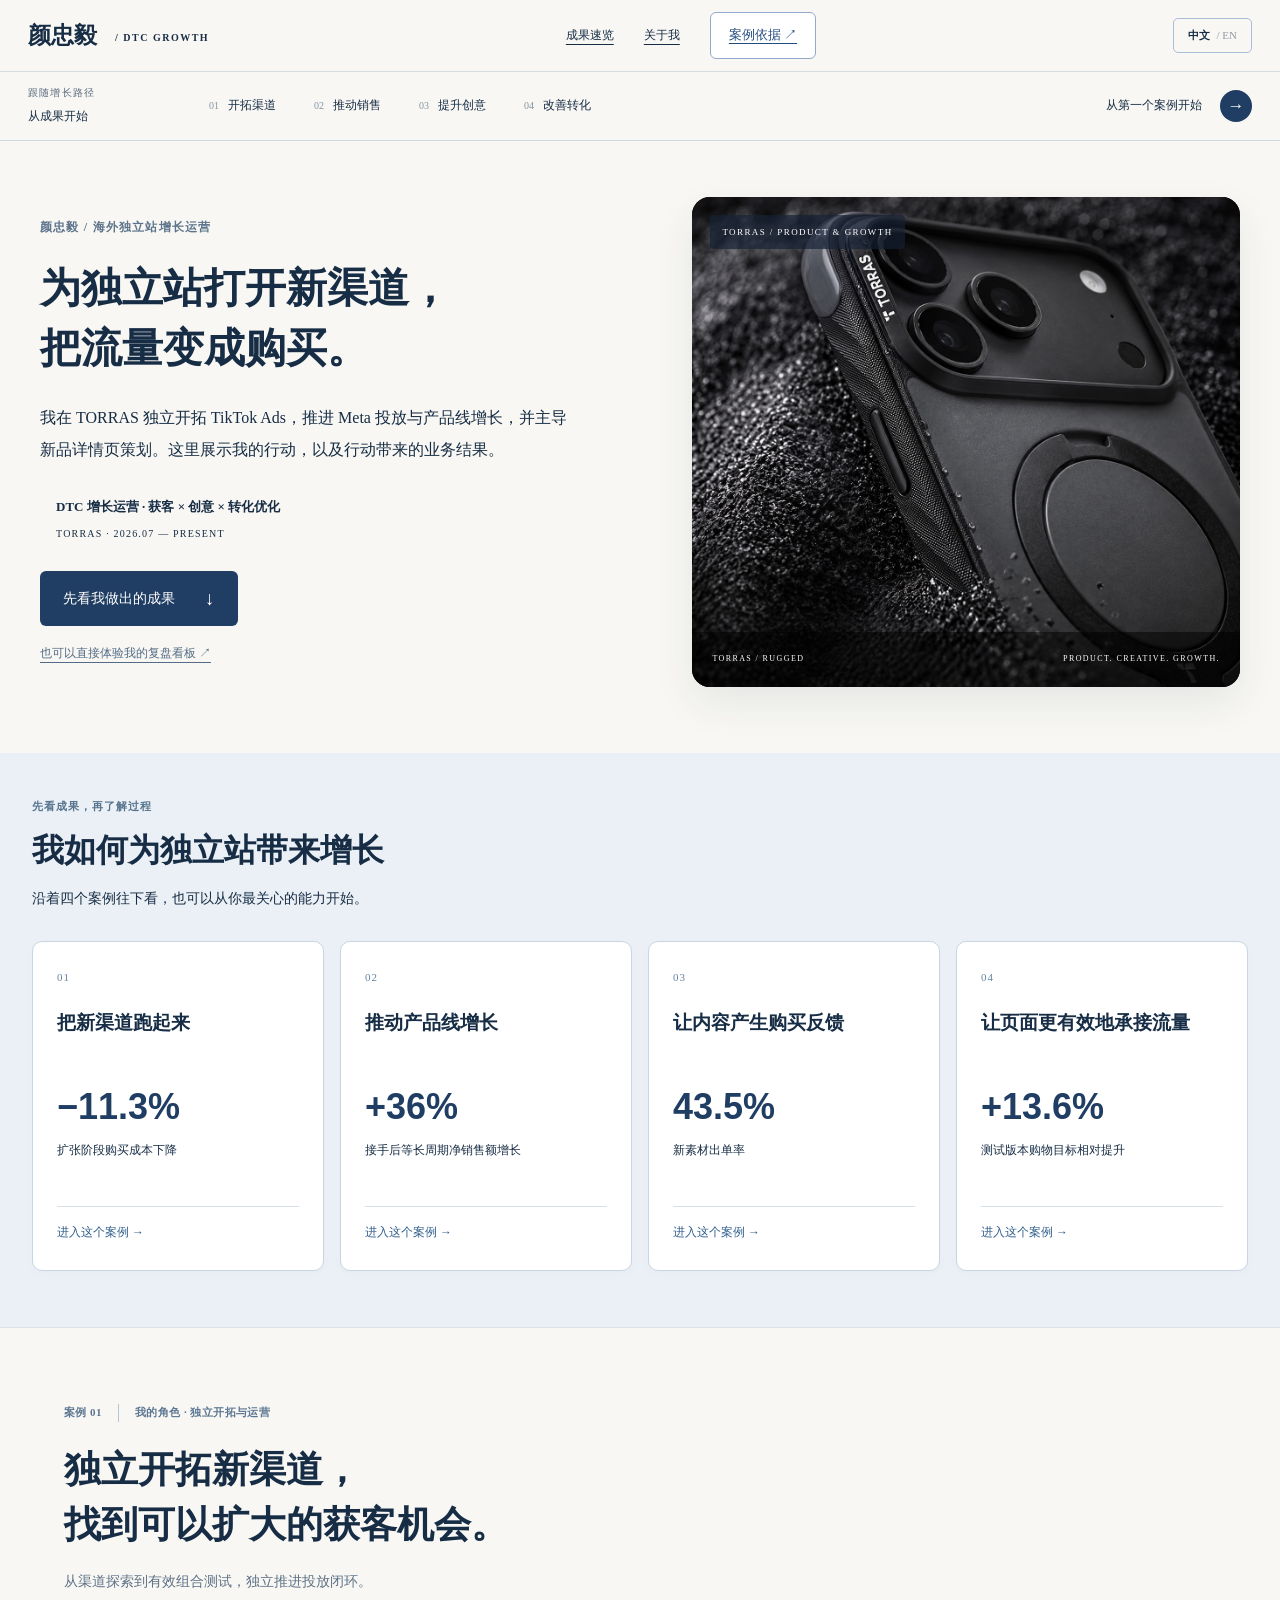
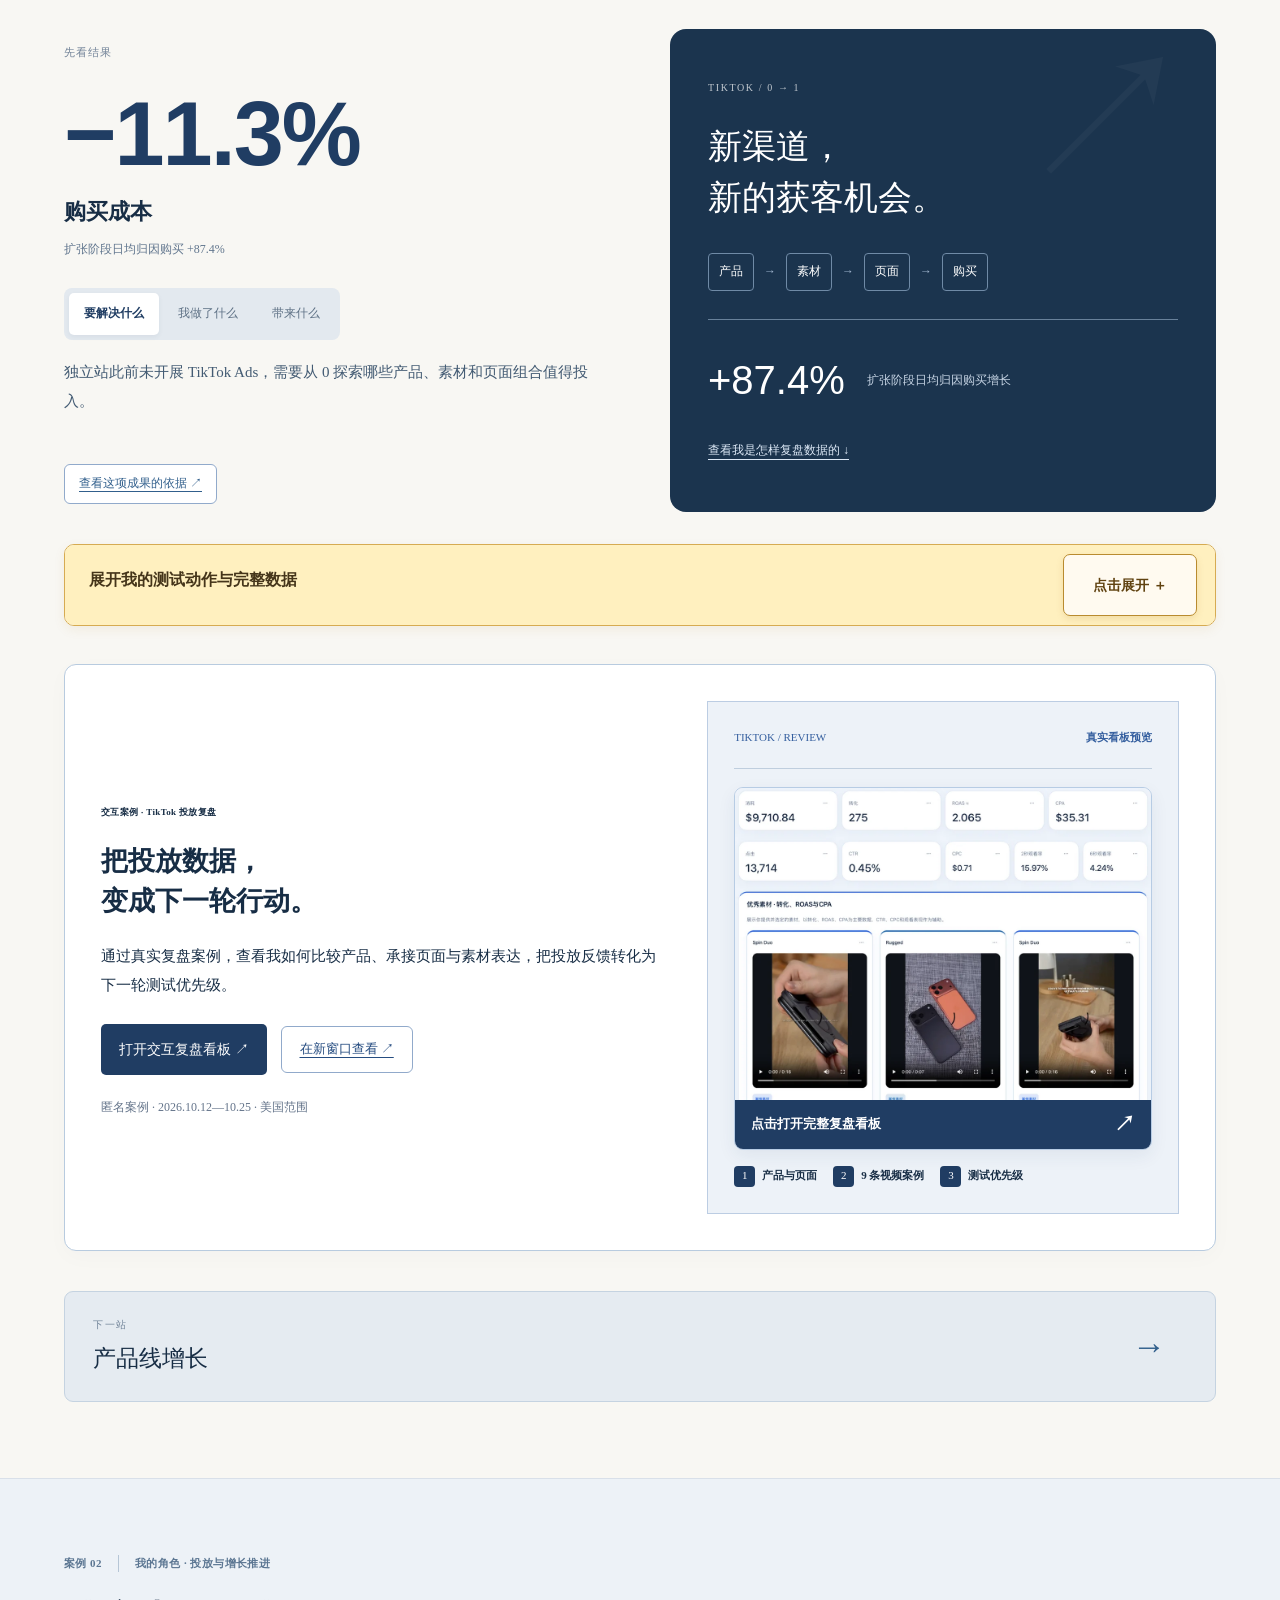
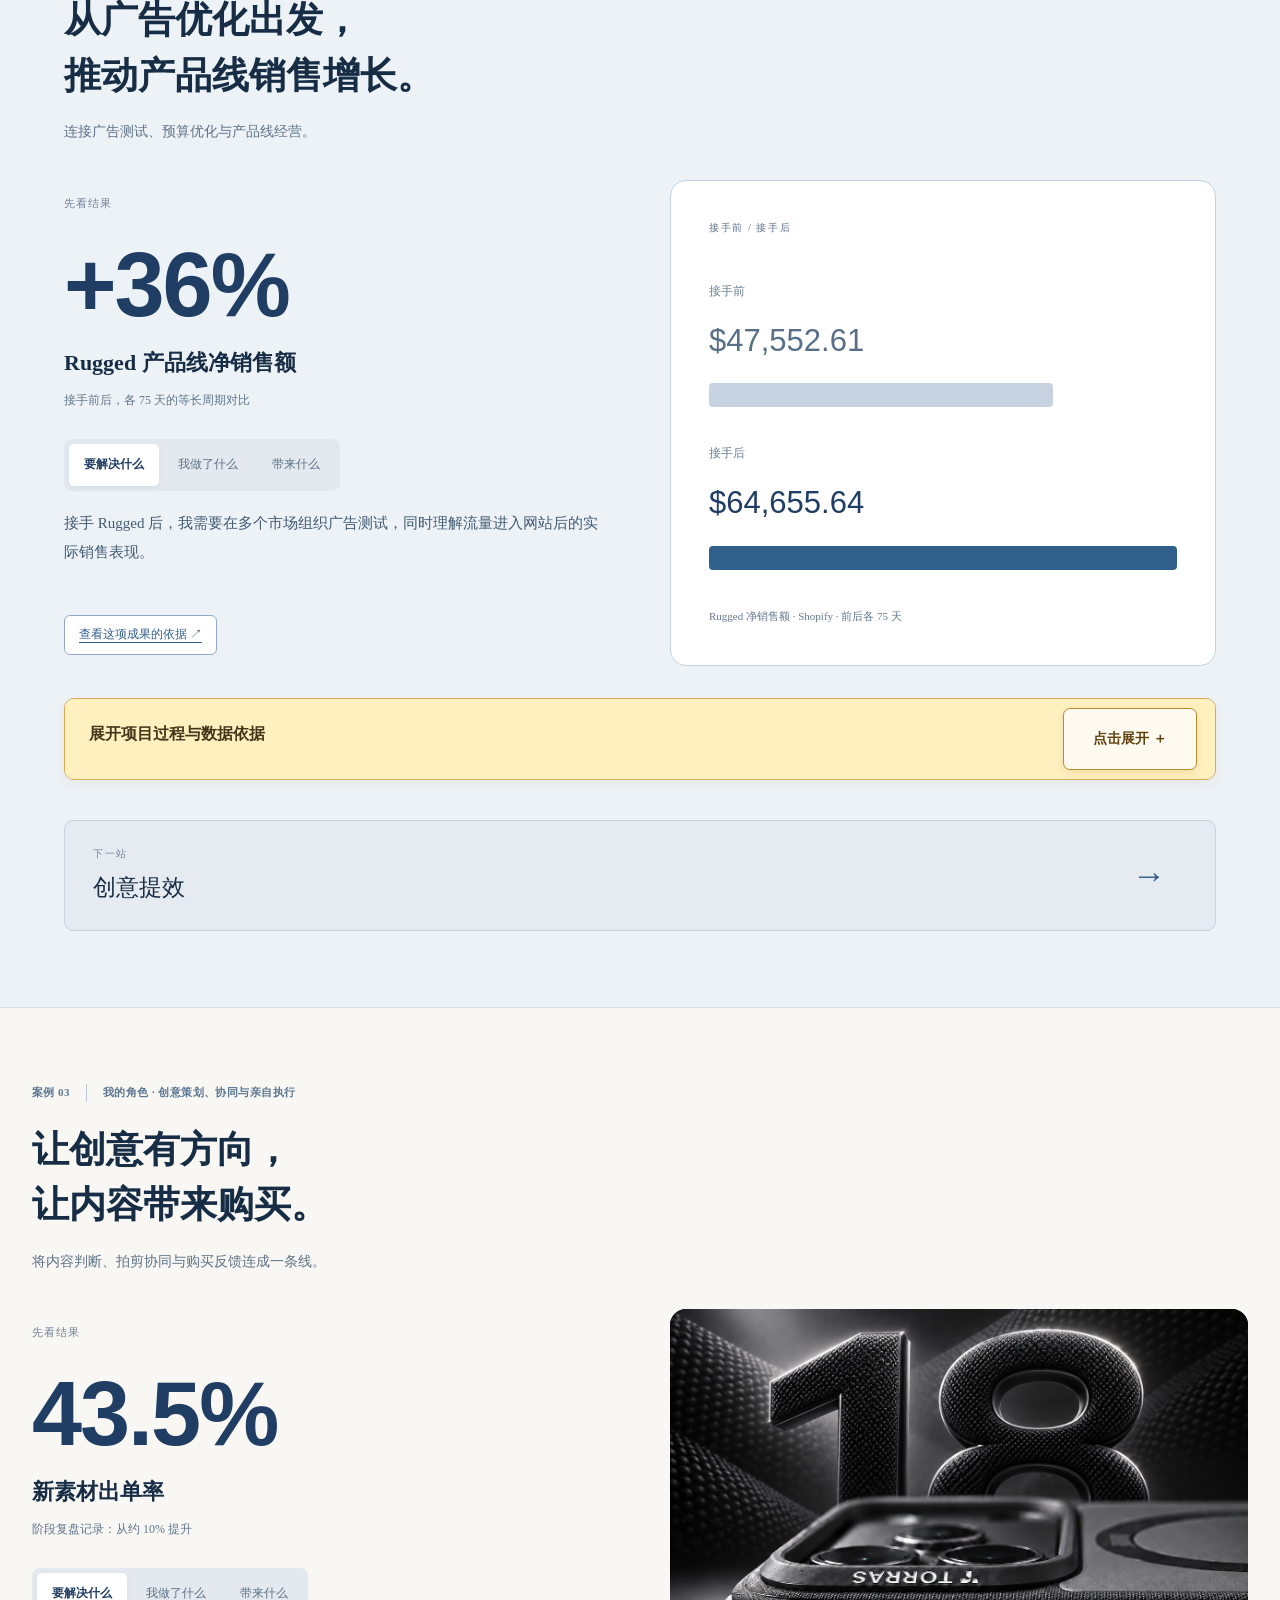
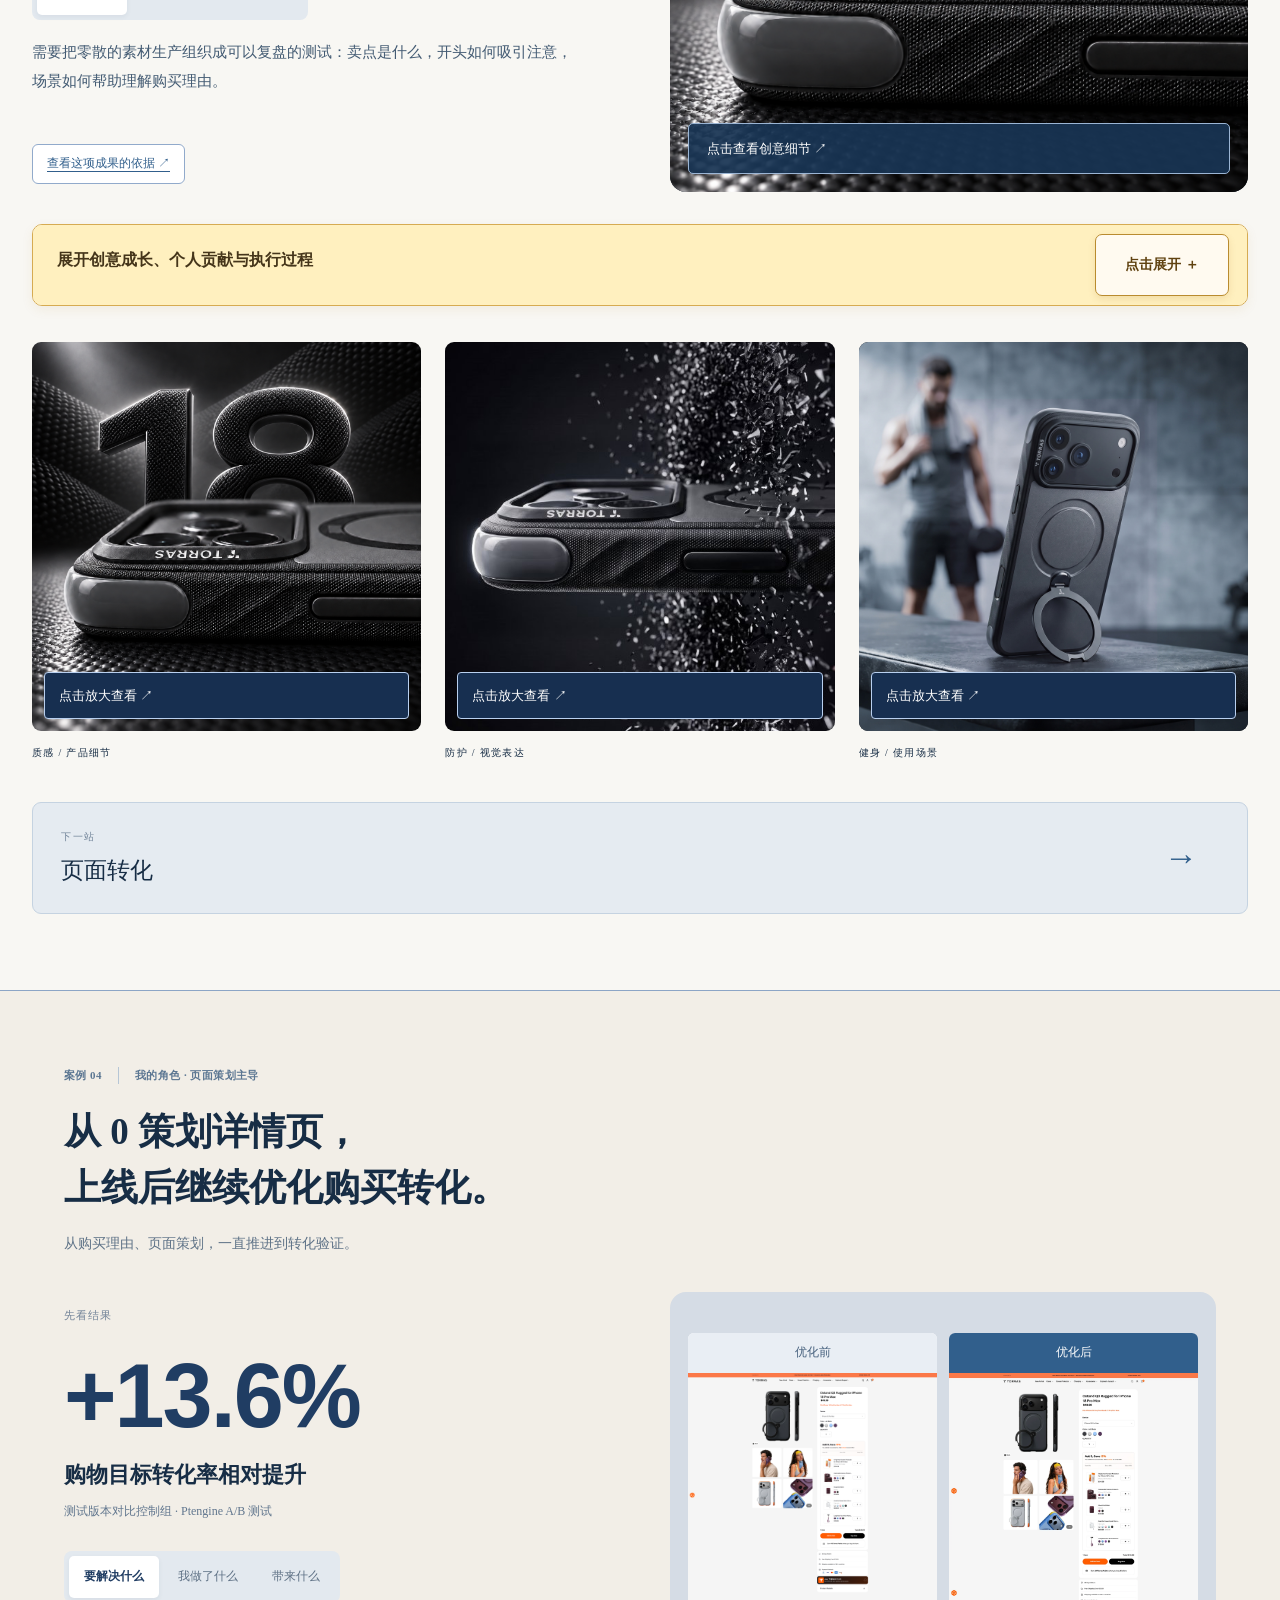
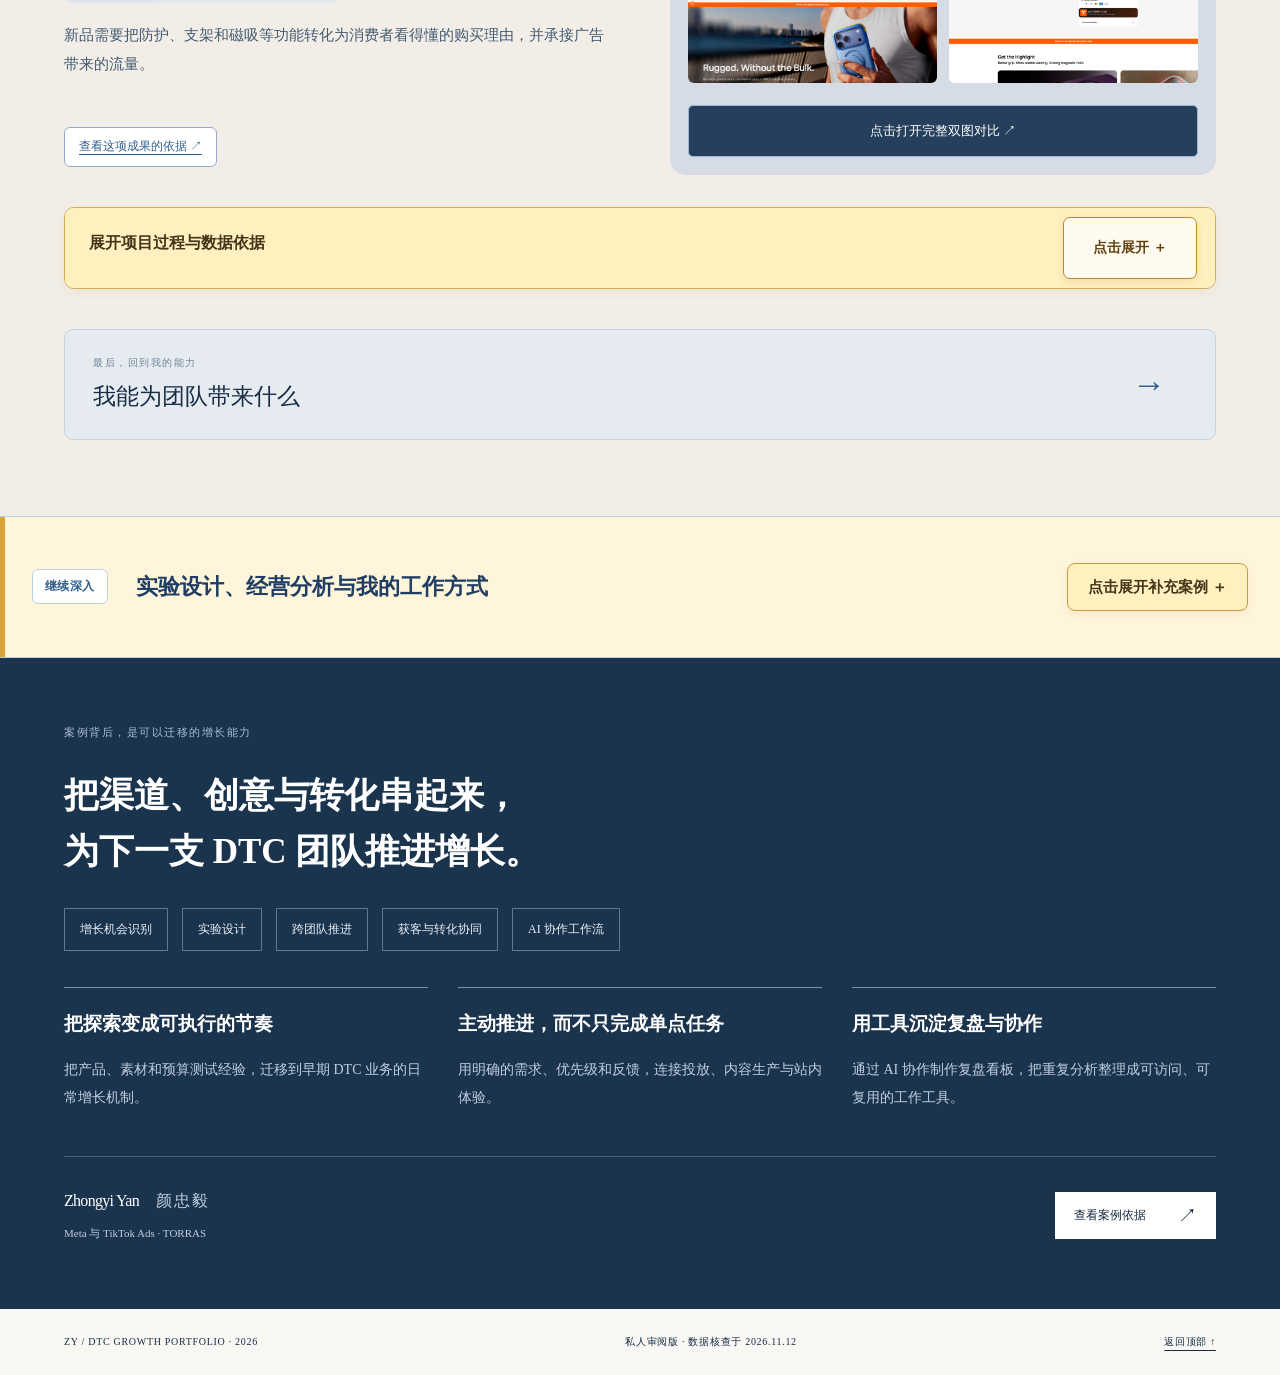
==== commit de847f0d: "Make expand controls explicit and refresh cached styles" ====
--- a/index.html
+++ b/index.html
@@ -16,7 +16,7 @@
 <title>颜忠毅 — TORRAS 独立站增长作品集</title>
 <meta name="description" content="TORRAS growth case studies. Global TikTok Ads channel ownership, creative strategy, conversion optimization and growth analytics.">
 <meta name="theme-color" content="#f7f8fa"><link rel="stylesheet" href="style.css"><link rel="stylesheet" href="layout.css"><link rel="stylesheet" href="chapters.css">
-<link rel="stylesheet" href="presentation.css"><link rel="stylesheet" href="growth.css"><link rel="stylesheet" href="creator.css"><link rel="stylesheet" href="experience.css"></head>
+<link rel="stylesheet" href="presentation.css"><link rel="stylesheet" href="growth.css"><link rel="stylesheet" href="creator.css"><link rel="stylesheet" href="experience.css?v=20261116-expand-v3"></head>
 <body class="guided-experience">
 <div class="reading-progress" aria-hidden="true"></div>
 <header class="header"><a class="wordmark" href="#top" aria-label="Zhongyi Yan home" data-en="ZY&lt;span&gt; / GROWTH&lt;/span&gt;" data-zh="颜忠毅&lt;span&gt; / DTC GROWTH&lt;/span&gt;">颜忠毅<span> / DTC GROWTH</span></a><nav aria-label="Main navigation"><a href="#work" data-en="Results" data-zh="成果速览">成果速览</a><a href="#about" data-en="About" data-zh="关于我">关于我</a><button class="source-trigger" data-en="Evidence ↗" data-zh="案例依据 ↗">案例依据 ↗</button></nav><button id="language" aria-label="切换为英文">中文 <span>/ EN</span></button></header>
--- a/experience.css
+++ b/experience.css
@@ -48,3 +48,26 @@
 .review-showcase-preview .review-preview-topics li>span{width:21px;height:21px;font-size:11px;border-radius:4px}
 .review-showcase-preview .review-preview-topics li>b{font-size:11px;line-height:1.6}
 @media(max-width:580px){.review-showcase-preview{padding:16px}.review-thumbnail-cta{font-size:12px;padding:12px}.review-preview-bar{font-size:10px;padding-bottom:14px}.review-showcase-preview .review-preview-topics{gap:10px}.review-showcase-preview .review-preview-topics li>b{font-size:10px}}
+/* Make every expandable case an unmistakable, keyboard-accessible action. */
+.case-depth{border:1px solid #d6ab52;border-radius:10px;box-shadow:0 4px 12px #a8751814}
+.case-depth>summary{padding:22px 152px 22px 24px;background:#fff0bf;color:#45351a;font-size:16px;font-weight:600;line-height:1.65;cursor:pointer;min-height:80px;transition:background .16s}
+.case-depth>summary:after{content:'点击展开 ＋';position:absolute;right:18px;top:50%;transform:translateY(-50%);display:grid;place-items:center;min-width:108px;min-height:44px;padding:8px 12px;border:1px solid #b98b2f;border-radius:7px;background:#fffaf0;color:#604210;box-shadow:0 3px 7px #a8751826;font-size:14px;font-weight:600;line-height:1.5}
+.case-depth[open]>summary:after{content:'点击收起 −'}
+.case-depth>summary:hover,.case-depth[open]>summary{background:#ffe49a}
+.case-depth>summary:focus-visible,.more-work>summary:focus-visible{outline:3px solid #4e86d2;outline-offset:4px}
+.more-work{background:#e8eef6;border-top:1px solid #bdcde1;border-bottom:1px solid #bdcde1}
+.more-work>summary{min-height:140px;background:#fff5da;box-shadow:inset 5px 0 #d8a33b;transition:background .16s}
+.more-work>summary:hover{background:#ffedbd}
+.more-work>summary>.eyebrow{padding:8px 12px;background:#fff;border:1px solid #bed0e5;border-radius:6px;color:#315f8c;font-weight:600;font-size:12px;letter-spacing:.04em}
+.more-work>summary>strong{font-size:22px;font-weight:600;color:#203d63}
+.more-work-hint{display:inline-flex;align-items:center;justify-content:center;flex-shrink:0;min-height:48px;padding:12px 20px;border:1px solid #c49a40;border-radius:8px;background:#fff0bf;color:#45351a;font-size:0;text-decoration:none;box-shadow:0 3px 8px #a8751818}
+.more-work-hint:after{content:'点击展开补充案例 ＋';font-size:15px;font-weight:600;line-height:1.5}
+.more-work[open] .more-work-hint:after{content:'收起补充案例 −'}
+.more-work>summary:hover .more-work-hint{background:#ffe49a}
+html[lang='en'] .case-depth>summary:after{content:'Expand +'}
+html[lang='en'] .case-depth[open]>summary:after{content:'Close −'}
+html[lang='en'] .more-work-hint:after{content:'Explore more +'}
+html[lang='en'] .more-work[open] .more-work-hint:after{content:'Collapse −'}
+@media(max-width:580px){.case-depth>summary{padding:18px;font-size:14px;min-height:0}.case-depth>summary:after{position:static;transform:none;margin-top:14px;width:100%;min-height:44px;padding:8px 12px;font-size:14px;box-sizing:border-box}.more-work>summary{padding:28px 24px;min-height:0}.more-work>summary>strong{font-size:21px;margin:16px 0}.more-work-hint{display:flex;width:100%;margin-top:18px;min-height:50px}}
+@media(prefers-reduced-motion:reduce){.case-depth>summary,.more-work>summary{transition:none}}
+
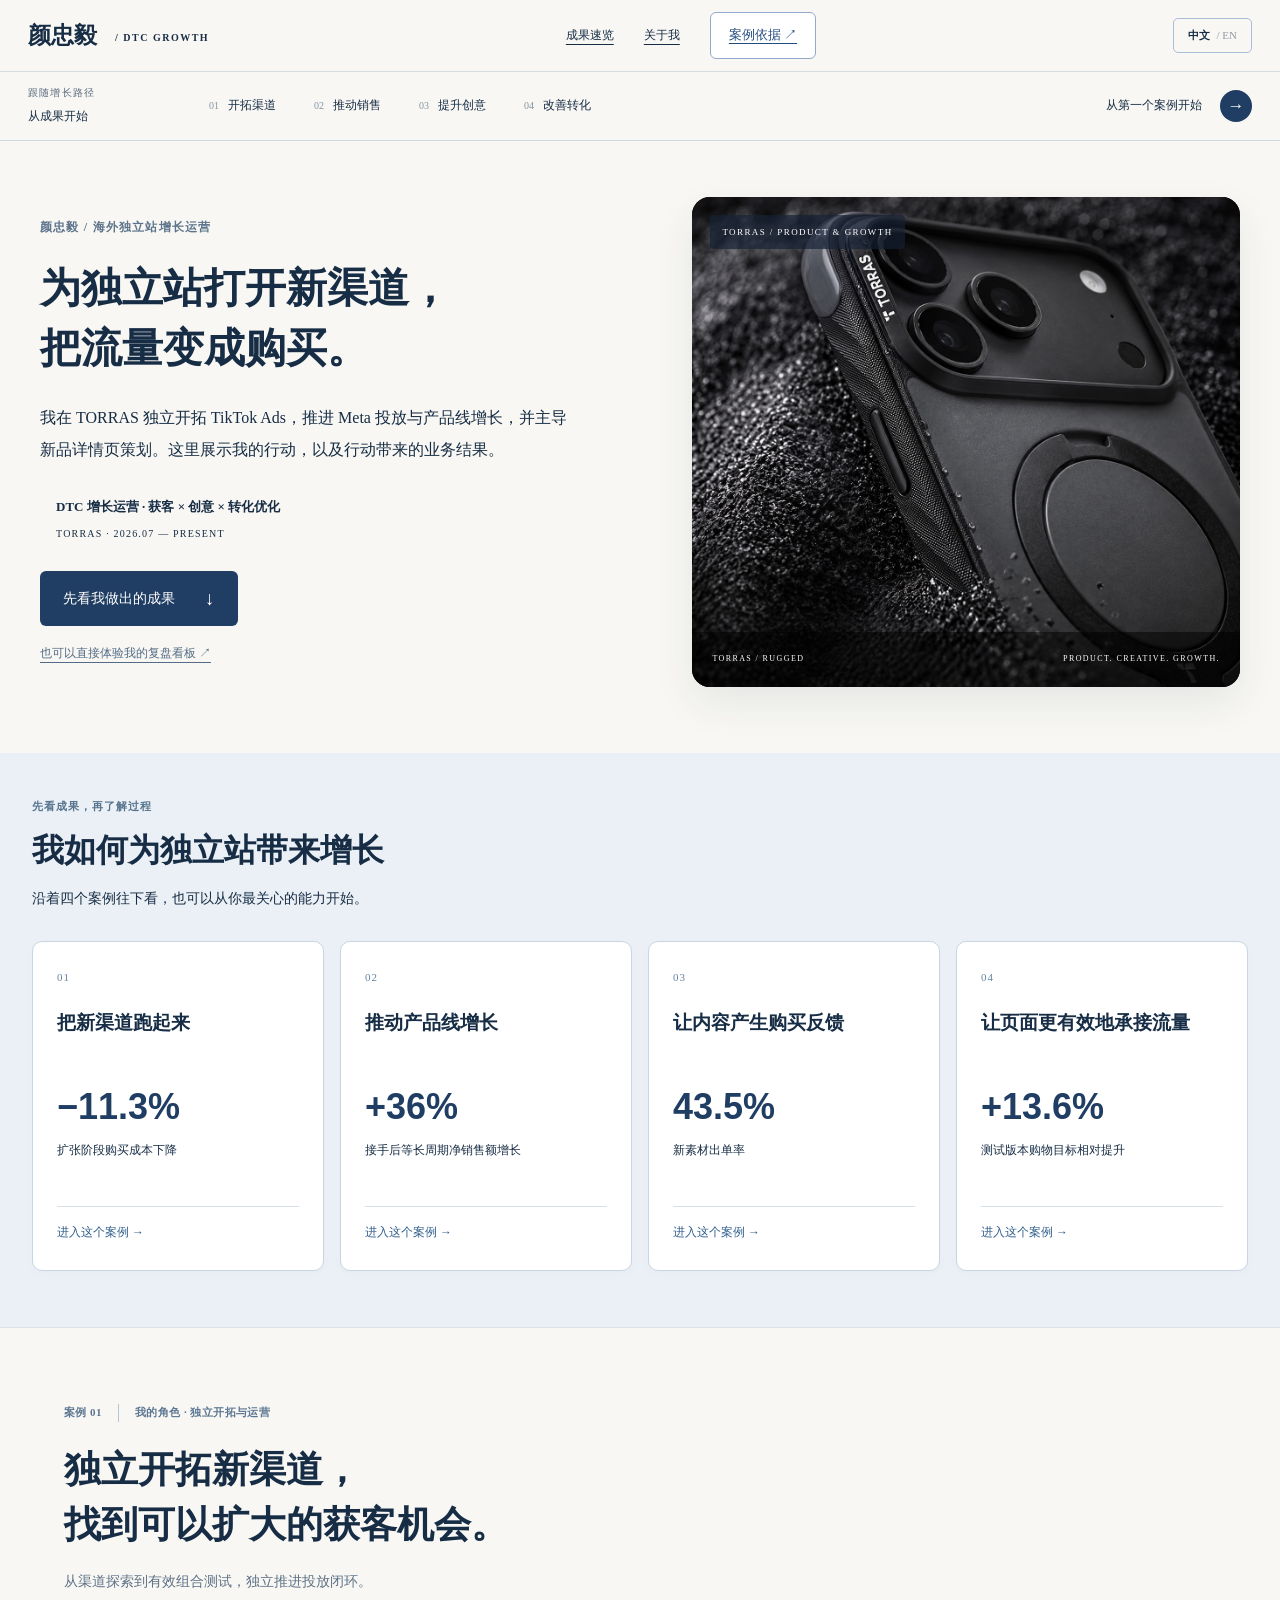
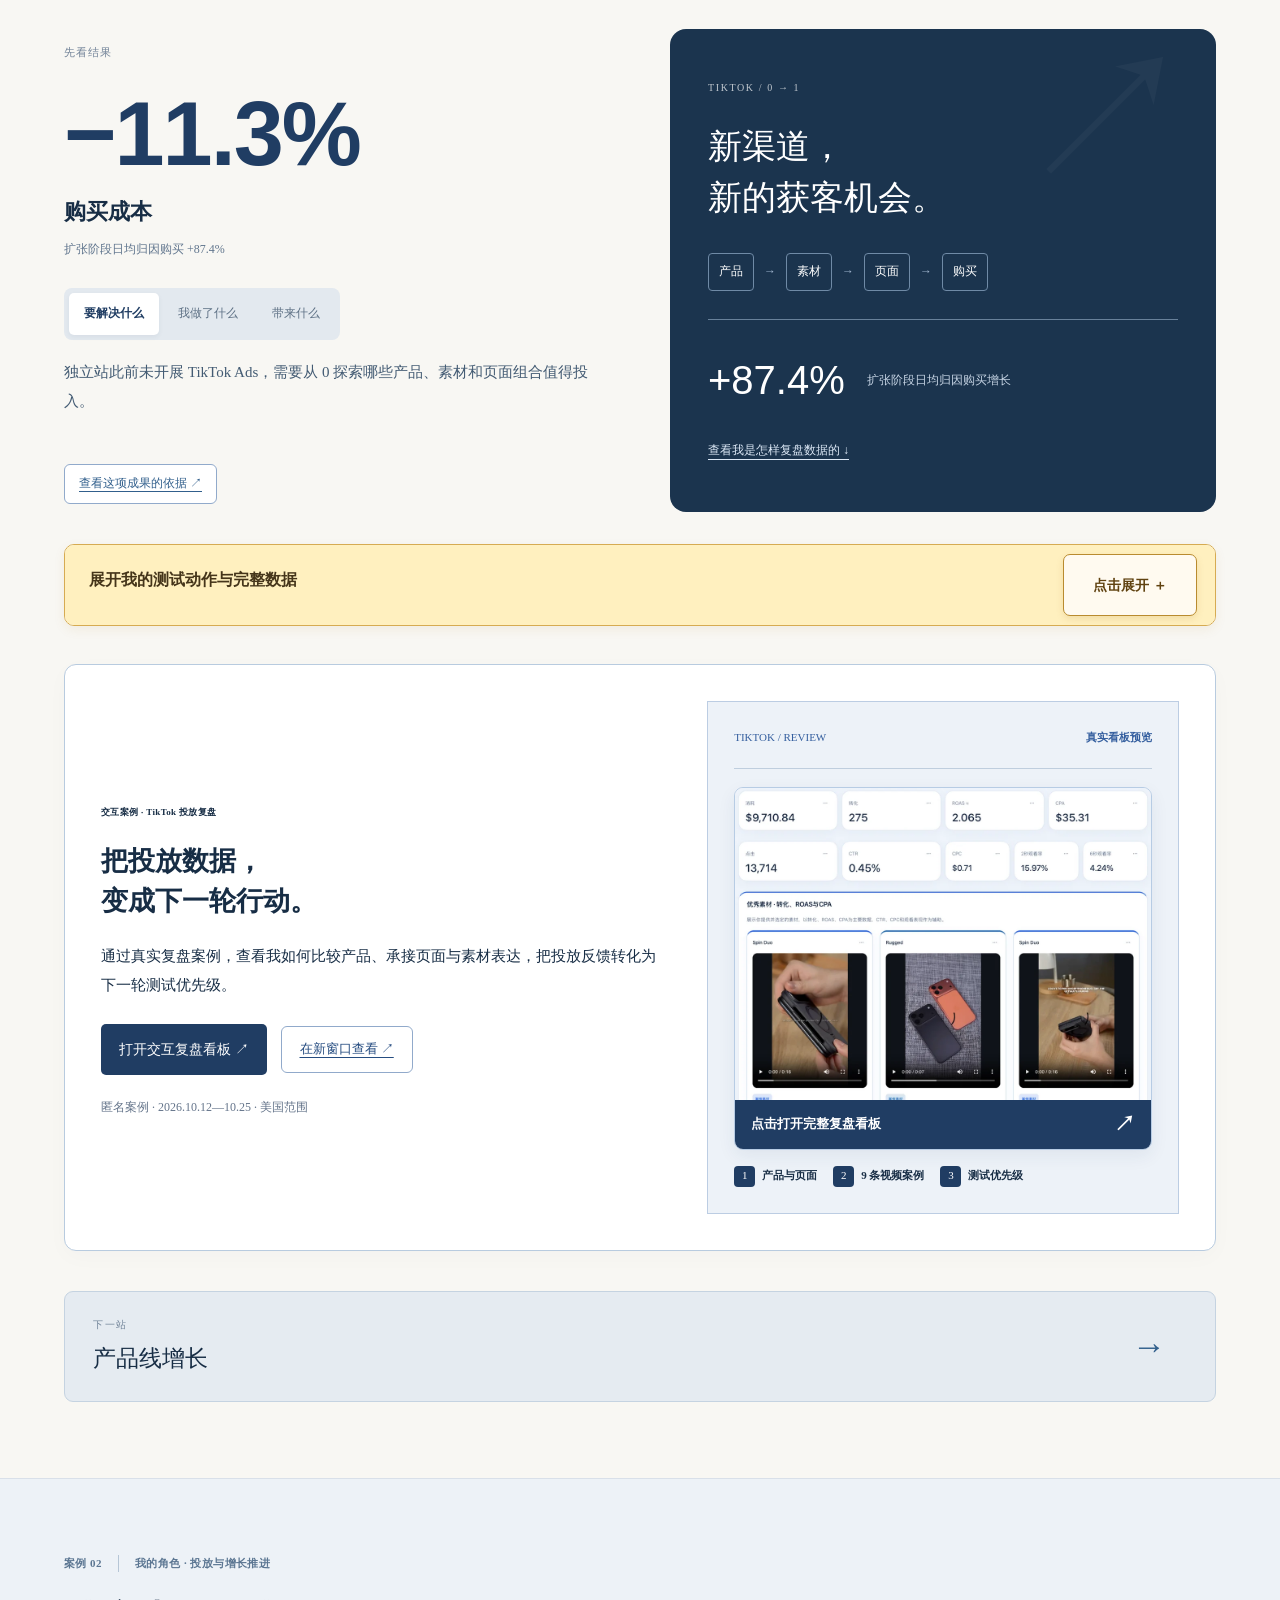
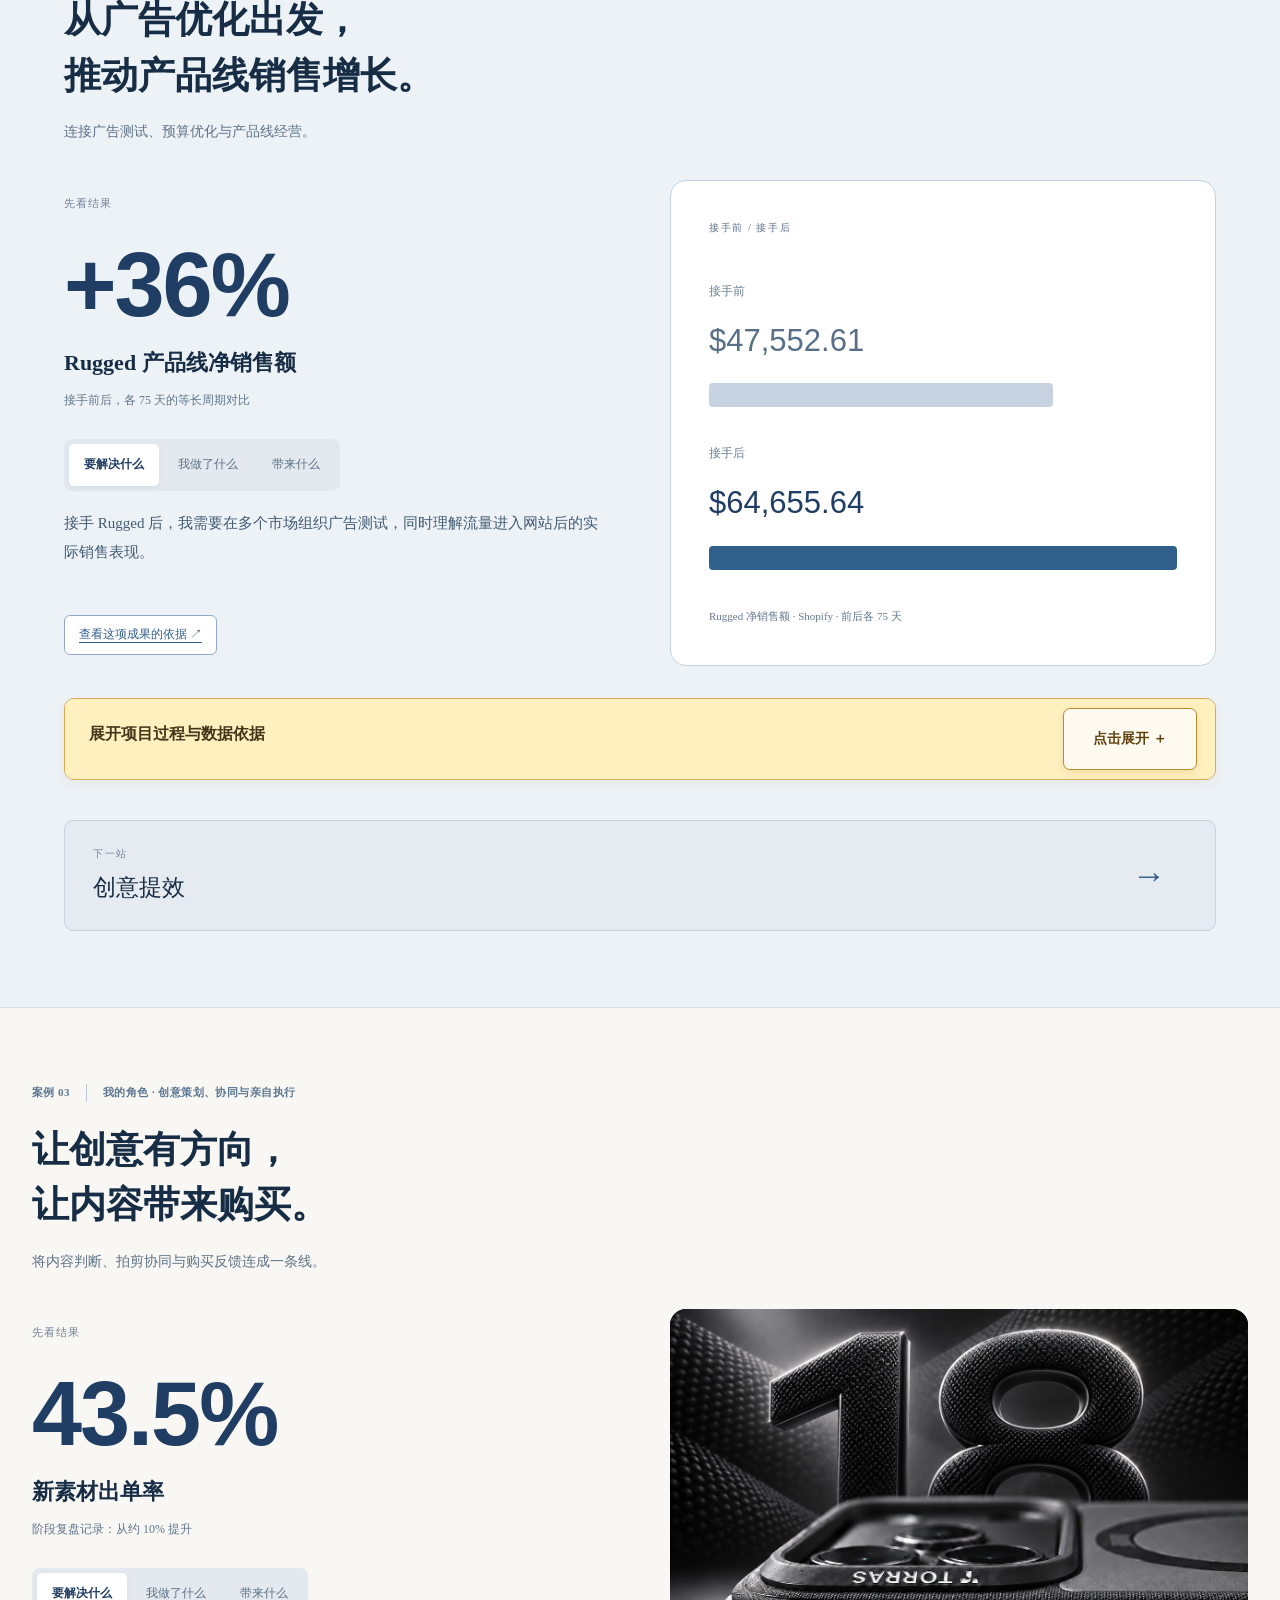
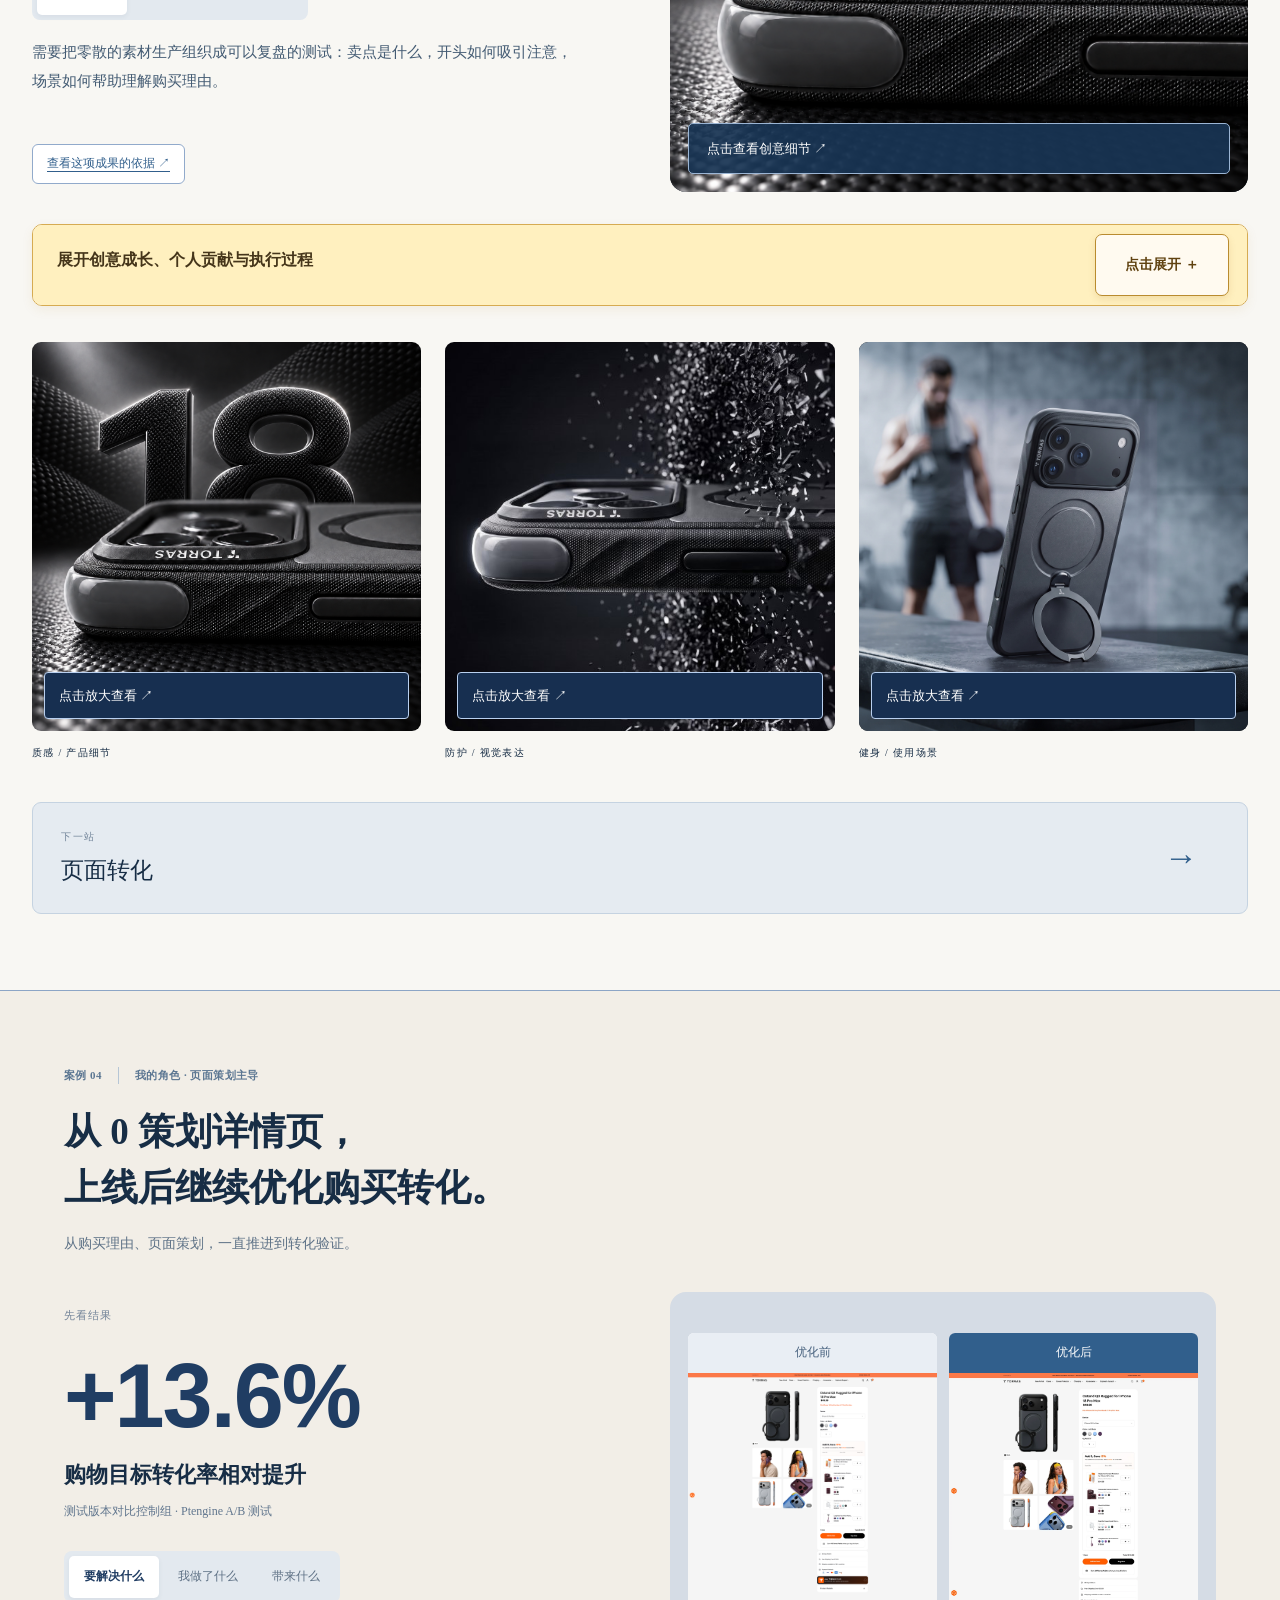
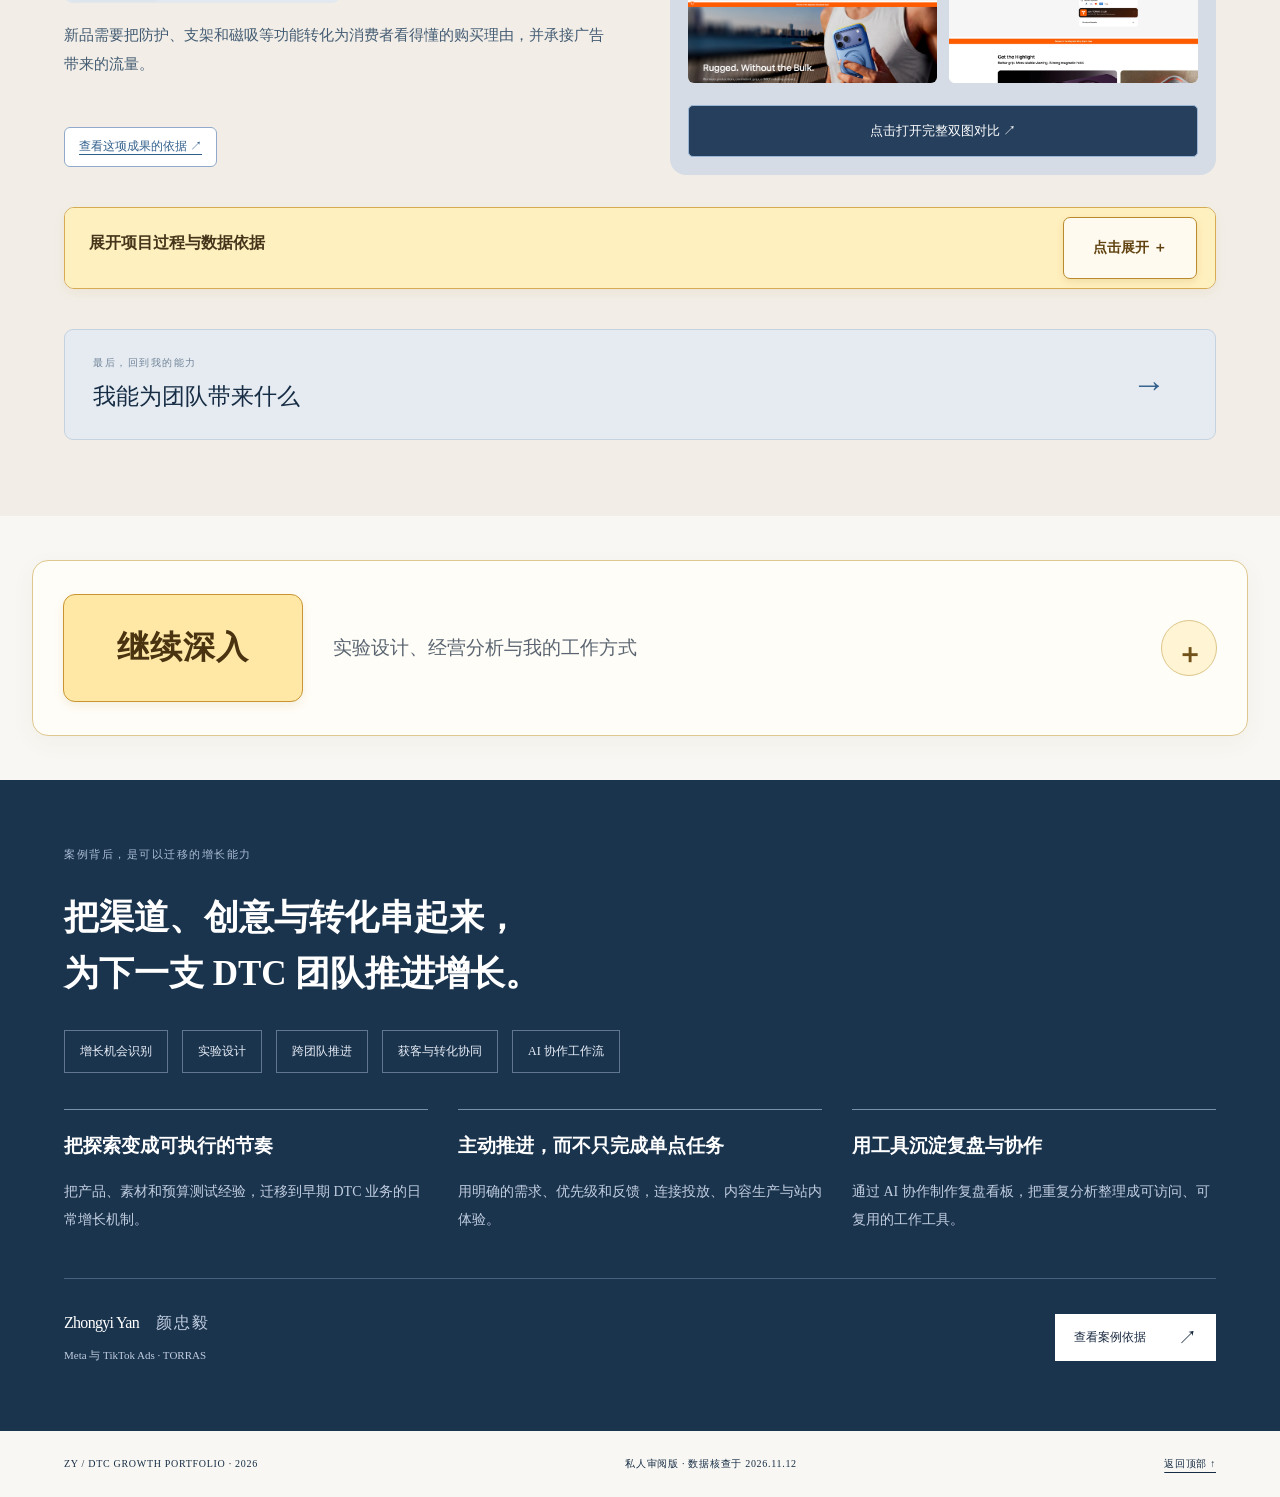
==== commit b14ecd58: "Turn Continue reading into a prominent standalone card" ====
--- a/index.html
+++ b/index.html
@@ -16,7 +16,7 @@
 <title>颜忠毅 — TORRAS 独立站增长作品集</title>
 <meta name="description" content="TORRAS growth case studies. Global TikTok Ads channel ownership, creative strategy, conversion optimization and growth analytics.">
 <meta name="theme-color" content="#f7f8fa"><link rel="stylesheet" href="style.css"><link rel="stylesheet" href="layout.css"><link rel="stylesheet" href="chapters.css">
-<link rel="stylesheet" href="presentation.css"><link rel="stylesheet" href="growth.css"><link rel="stylesheet" href="creator.css"><link rel="stylesheet" href="experience.css?v=20261116-expand-v3"></head>
+<link rel="stylesheet" href="presentation.css"><link rel="stylesheet" href="growth.css"><link rel="stylesheet" href="creator.css"><link rel="stylesheet" href="experience.css?v=20261116-continue-v4"></head>
 <body class="guided-experience">
 <div class="reading-progress" aria-hidden="true"></div>
 <header class="header"><a class="wordmark" href="#top" aria-label="Zhongyi Yan home" data-en="ZY&lt;span&gt; / GROWTH&lt;/span&gt;" data-zh="颜忠毅&lt;span&gt; / DTC GROWTH&lt;/span&gt;">颜忠毅<span> / DTC GROWTH</span></a><nav aria-label="Main navigation"><a href="#work" data-en="Results" data-zh="成果速览">成果速览</a><a href="#about" data-en="About" data-zh="关于我">关于我</a><button class="source-trigger" data-en="Evidence ↗" data-zh="案例依据 ↗">案例依据 ↗</button></nav><button id="language" aria-label="切换为英文">中文 <span>/ EN</span></button></header>
--- a/experience.css
+++ b/experience.css
@@ -71,3 +71,17 @@
 @media(max-width:580px){.case-depth>summary{padding:18px;font-size:14px;min-height:0}.case-depth>summary:after{position:static;transform:none;margin-top:14px;width:100%;min-height:44px;padding:8px 12px;font-size:14px;box-sizing:border-box}.more-work>summary{padding:28px 24px;min-height:0}.more-work>summary>strong{font-size:21px;margin:16px 0}.more-work-hint{display:flex;width:100%;margin-top:18px;min-height:50px}}
 @media(prefers-reduced-motion:reduce){.case-depth>summary,.more-work>summary{transition:none}}
 
+/* A standalone invitation with Continue as the primary visual action. */
+#more-work{background:transparent;border:0}
+#more-work>summary{display:grid;grid-template-columns:240px minmax(0,1fr) 56px;gap:30px;width:calc(100% - 64px);max-width:1272px;margin:44px auto;padding:30px;min-height:176px;background:#fffdf7;border:1px solid #dfc78f;border-radius:16px;box-shadow:0 7px 24px #7252180c;box-sizing:border-box}
+#more-work>summary:hover{background:#fff8e7;border-color:#bf8c2c;box-shadow:0 9px 28px #72521818}
+#more-work>summary>.eyebrow{display:flex;align-items:center;justify-content:center;min-height:108px;padding:20px 24px;border:1px solid #c89532;border-radius:12px;background:#ffe8a6;color:#493310;font-size:32px;line-height:1.3;font-weight:700;letter-spacing:.03em;box-shadow:0 4px 10px #95661618}
+#more-work>summary:hover>.eyebrow{background:#ffde83}
+#more-work>summary>strong{font-size:19px;font-weight:500;line-height:1.8;color:#5a6571;margin:0}
+#more-work .more-work-hint{display:grid;place-items:center;width:56px;min-height:56px;padding:0;margin:0;border:1px solid #ddc589;border-radius:50%;background:#fff4d3;box-shadow:none}
+#more-work .more-work-hint:after{content:'＋';font-size:27px;line-height:1;color:#71521a}
+#more-work[open] .more-work-hint:after{content:'−'}
+#more-work[open]>summary{border-bottom:1px solid #dfc78f}
+html[lang='en'] #more-work>summary>.eyebrow{font-size:24px;letter-spacing:0}
+@media(max-width:680px){#more-work>summary{width:calc(100% - 40px);grid-template-columns:minmax(0,1fr) 48px;gap:20px;margin:30px auto;padding:22px;min-height:0}#more-work>summary>.eyebrow{min-height:80px;font-size:28px;padding:16px}#more-work>summary>strong{grid-row:2;grid-column:1/-1;font-size:15px;line-height:1.8}#more-work .more-work-hint{width:48px;min-height:48px;grid-column:2;grid-row:1}html[lang='en'] #more-work>summary>.eyebrow{font-size:21px}}
+
